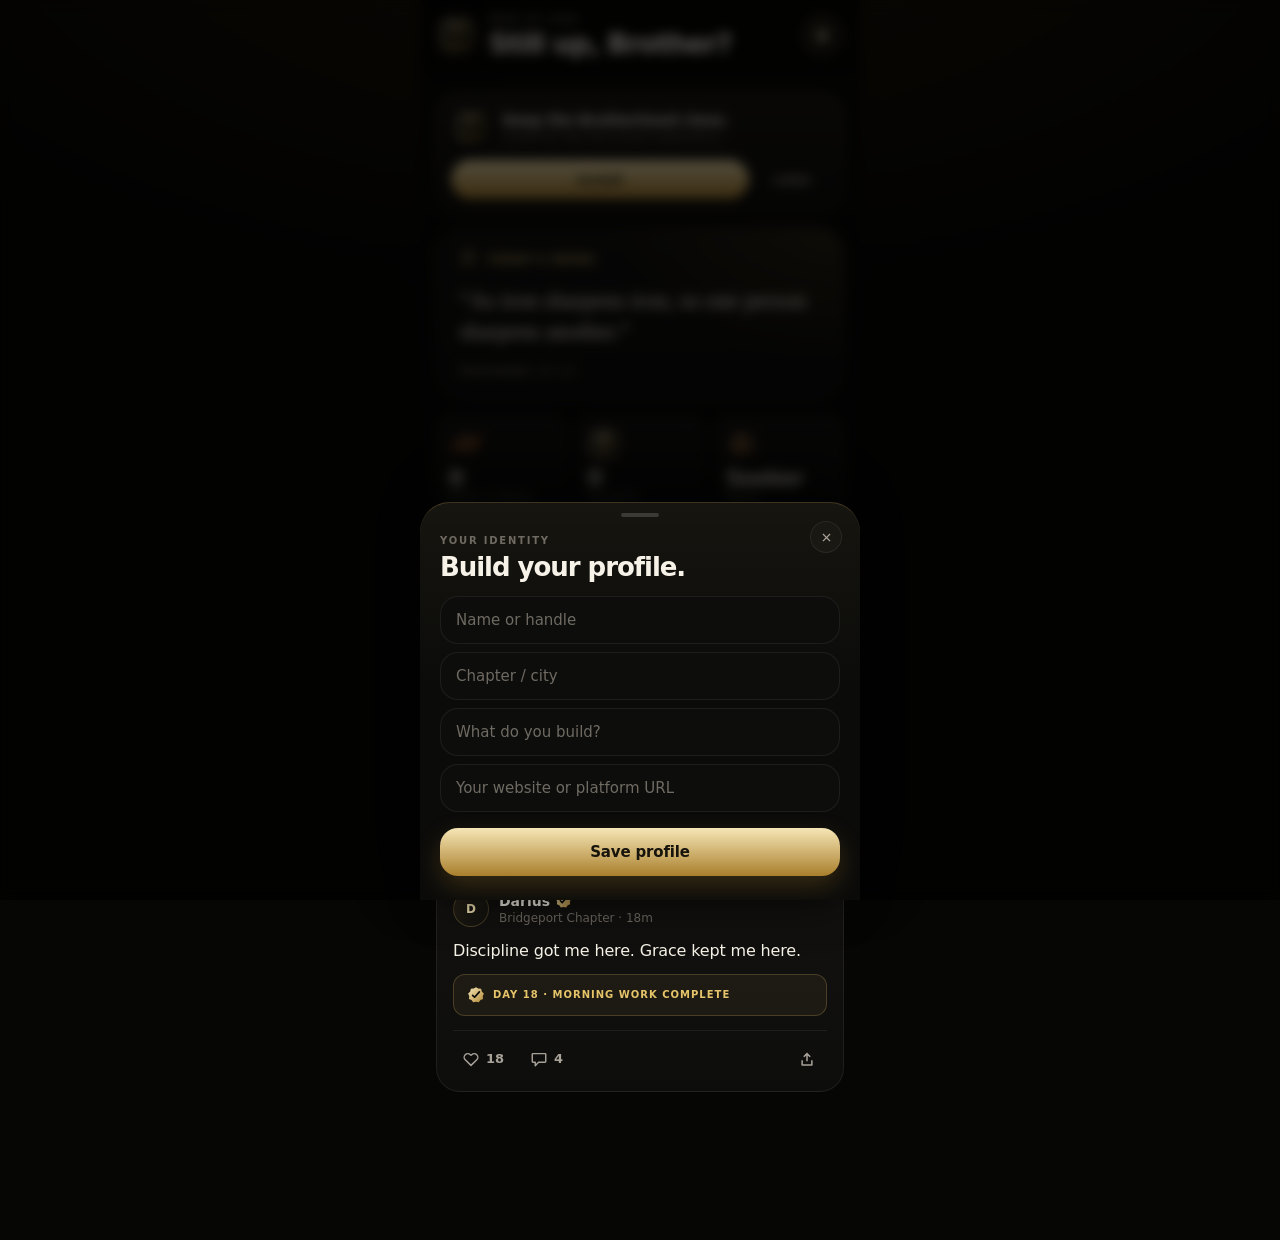
==== index.html @ c8c53bad "Overhaul app UI and place the new brand crest artwork Rebuild the interface around a token-based des" ====
<!doctype html>
<html lang="en">
<head>
<meta charset="utf-8">
<meta name="viewport" content="width=device-width,initial-scale=1,viewport-fit=cover">
<meta name="theme-color" content="#060605">
<meta name="description" content="Men of God — Faith. Discipline. Brotherhood.">
<meta name="apple-mobile-web-app-capable" content="yes">
<meta name="apple-mobile-web-app-status-bar-style" content="black-translucent">
<meta name="apple-mobile-web-app-title" content="Men of God">
<meta name="mobile-web-app-capable" content="yes">
<link rel="apple-touch-icon" href="assets/mog-mark.svg">
<link rel="icon" href="assets/mog-mark.svg">
<link rel="manifest" href="manifest.webmanifest">
<title>Men of God</title>
<link rel="stylesheet" href="styles.css">
</head>
<body>

<svg width="0" height="0" style="position:absolute" aria-hidden="true"><defs>
  <symbol id="i-home" viewBox="0 0 24 24"><path d="M3 10.5 12 3l9 7.5V20a1 1 0 0 1-1 1h-5v-6H9v6H4a1 1 0 0 1-1-1z"/></symbol>
  <symbol id="i-feed" viewBox="0 0 24 24"><rect x="3" y="3" width="18" height="8" rx="2.5"/><rect x="3" y="13" width="18" height="8" rx="2.5"/></symbol>
  <symbol id="i-flame" viewBox="0 0 24 24"><path d="M12 2c.6 4 3 4.6 3 8a3 3 0 0 1-6 0c0-1 .4-1.8.4-1.8S7 10 7 13a5 5 0 0 0 10 0c0-5-5-6.6-5-11z"/></symbol>
  <symbol id="i-brothers" viewBox="0 0 24 24"><circle cx="9" cy="8" r="3.4"/><circle cx="17" cy="9.5" r="2.6"/><path d="M2.5 20c0-3.6 2.9-5.8 6.5-5.8s6.5 2.2 6.5 5.8z"/><path d="M17 13.4c2.7.2 4.5 2 4.5 4.4v.7h-4.3c0-1.9-.6-3.6-1.7-4.9z"/></symbol>
  <symbol id="i-me" viewBox="0 0 24 24"><circle cx="12" cy="8" r="4"/><path d="M3.5 21c0-4.3 3.8-7 8.5-7s8.5 2.7 8.5 7z"/></symbol>
  <symbol id="i-plus" viewBox="0 0 24 24"><path d="M11 4h2v7h7v2h-7v7h-2v-7H4v-2h7z"/></symbol>
  <symbol id="i-search" viewBox="0 0 24 24"><path d="M10.5 3a7.5 7.5 0 1 1-4.6 13.4l-3.2 3.2-1.4-1.4 3.2-3.2A7.5 7.5 0 0 1 10.5 3zm0 2a5.5 5.5 0 1 0 0 11 5.5 5.5 0 0 0 0-11z"/></symbol>
  <symbol id="i-edit" viewBox="0 0 24 24"><path d="M4 16.6 15.7 4.9a2 2 0 0 1 2.8 0l.6.6a2 2 0 0 1 0 2.8L7.4 20H4z"/></symbol>
  <symbol id="i-heart" viewBox="0 0 24 24"><path d="M12 20.5 4.3 13a4.8 4.8 0 0 1 6.8-6.8l.9.9.9-.9A4.8 4.8 0 0 1 19.7 13z" fill="none" stroke="currentColor" stroke-width="1.9" stroke-linejoin="round"/></symbol>
  <symbol id="i-comment" viewBox="0 0 24 24"><path d="M4 4.8h16a1 1 0 0 1 1 1v9.6a1 1 0 0 1-1 1h-8.6L7 21v-4.6H4a1 1 0 0 1-1-1V5.8a1 1 0 0 1 1-1z" fill="none" stroke="currentColor" stroke-width="1.9" stroke-linejoin="round"/></symbol>
  <symbol id="i-share" viewBox="0 0 24 24"><path d="M12 3.2 17 8.4l-1.4 1.4L13 7.2V15h-2V7.2L8.4 9.8 7 8.4z"/><path d="M4.5 13.5h2V19h11v-5.5h2V20a1 1 0 0 1-1 1h-13a1 1 0 0 1-1-1z"/></symbol>
  <symbol id="i-check" viewBox="0 0 24 24"><path d="m9.6 16.2-3.8-3.8-1.4 1.4 5.2 5.2L20 8.6l-1.4-1.4z"/></symbol>
  <symbol id="i-arrow" viewBox="0 0 24 24"><path d="m9 5.5 1.4-1.4 7.9 7.9-7.9 7.9L9 18.5l6.5-6.5z"/></symbol>
  <symbol id="i-close" viewBox="0 0 24 24"><path d="m12 10.6 5-5 1.4 1.4-5 5 5 5-1.4 1.4-5-5-5 5-1.4-1.4 5-5-5-5 1.4-1.4z"/></symbol>
  <symbol id="i-camera" viewBox="0 0 24 24"><path d="M9 3.5h6l1.4 2H20a1 1 0 0 1 1 1v12a1 1 0 0 1-1 1H4a1 1 0 0 1-1-1v-12a1 1 0 0 1 1-1h3.6zM12 8.4a4.6 4.6 0 1 0 0 9.2 4.6 4.6 0 0 0 0-9.2zm0 2a2.6 2.6 0 1 1 0 5.2 2.6 2.6 0 0 1 0-5.2z"/></symbol>
  <symbol id="i-send" viewBox="0 0 24 24"><path d="M3 11.4 21 3l-8.4 18-2.3-7.3z"/></symbol>
</defs></svg>

<main class="app">

  <!-- ============================ TODAY ============================ -->
  <section id="today" class="screen active">
    <header class="bar">
      <div class="brandLock">
        <img src="assets/mog-mark.svg" alt="">
        <div class="grow">
          <small class="eyebrow">Men of God</small>
          <h1 id="greeting">Good evening, Brother.</h1>
        </div>
      </div>
      <button class="avatar profileJump" id="navAvatar" aria-label="Your profile">SB</button>
    </header>

    <div id="installCard" class="installCard">
      <div class="installTop">
        <img src="assets/mog-mark.svg" alt="">
        <div class="grow">
          <b>Keep the Brotherhood close.</b>
          <small>Install for the full-screen experience.</small>
        </div>
      </div>
      <div class="actions">
        <button id="installBtn">Install</button>
        <button id="installSkip" class="later">Later</button>
      </div>
    </div>

    <section class="verse">
      <header><img src="assets/mog-mark.svg" alt="">TODAY'S WORD</header>
      <blockquote>“As iron sharpens iron, so one person sharpens another.”</blockquote>
      <cite>PROVERBS 27:17</cite>
    </section>

    <div class="stats">
      <div class="stat">
        <img class="statIcon" src="assets/crest-streak-256.webp" alt="" width="26" height="26">
        <b id="streakStat">12</b>
        <span>Week streak</span>
      </div>
      <div class="stat">
        <img class="statIcon" src="assets/talent.svg" alt="" width="26" height="26">
        <b id="talentStat">1,480</b>
        <span>Talents</span>
      </div>
      <div class="stat">
        <img class="statIcon" src="assets/badge-rank-128.webp" alt="" width="26" height="26">
        <b id="rankStat">Builder</b>
        <span>Rank</span>
      </div>
    </div>

    <article class="hero">
      <img class="heroArt" src="assets/crest-breakthrough-640.webp" alt="" width="210" height="210">
      <div class="heroBody">
        <span class="chip">Daily challenge · +25</span>
        <h2>100 before noon.</h2>
        <p>Complete 100 push-ups. Show the final set. Encourage one brother.</p>
      </div>
      <button class="btn" id="completeChallenge">
        <svg><use href="#i-check"/></svg>Complete challenge
      </button>
    </article>

    <div class="sectionHead">
      <h3>Brotherhood</h3>
      <button data-go="feed">See all</button>
    </div>

    <div id="todayFeed">
      <article class="post">
        <div class="postTop">
          <div class="avatar sm">D</div>
          <div class="grow">
            <b>Darius <img class="verified" src="assets/verified.svg" alt="Verified"></b>
            <small>Bridgeport Chapter · 18m</small>
          </div>
        </div>
        <p>Discipline got me here. Grace kept me here.</p>
        <div class="proof">
          <img src="assets/verified.svg" alt="">DAY 18 · MORNING WORK COMPLETE
        </div>
        <div class="postActions">
          <button class="likeBtn"><svg><use href="#i-heart"/></svg><span>18</span></button>
          <button class="commentBtn"><svg><use href="#i-comment"/></svg><span>4</span></button>
          <button class="shareBtn"><svg><use href="#i-share"/></svg></button>
        </div>
      </article>
    </div>
  </section>

  <!-- ============================ FEED ============================ -->
  <section id="feed" class="screen">
    <header class="bar">
      <div class="grow">
        <small class="eyebrow">Brotherhood</small>
        <h1>The Feed</h1>
      </div>
      <button class="iconBtn gold" id="newPost" aria-label="New post"><svg><use href="#i-plus"/></svg></button>
    </header>

    <div class="segmented" id="feedFilters">
      <i class="thumb"></i>
      <button class="selected" data-filter="all">For You</button>
      <button data-filter="following">Following</button>
      <button data-filter="discussion">Discussions</button>
    </div>

    <div id="feedList">
      <article class="videoPost feedItem" data-type="all">
        <div class="watermark"><img src="assets/mog-mark.svg" alt=""></div>
        <img class="videoArt" src="assets/badge-rank-512.webp" alt="" width="300" height="300">
        <div class="videoCopy">
          <span class="chip">Weekly challenge</span>
          <h2>Lead from the front.</h2>
          <p class="byline">@silverback <img class="verified" src="assets/verified.svg" alt="Verified"> · Atlanta Chapter</p>
        </div>
        <div class="railActions">
          <button class="likeBtn"><svg><use href="#i-heart"/></svg><span>84</span></button>
          <button class="commentBtn"><svg><use href="#i-comment"/></svg><span>12</span></button>
          <button class="shareBtn"><svg><use href="#i-share"/></svg><span>Share</span></button>
        </div>
      </article>

      <article class="post feedItem" data-type="discussion">
        <div class="postTop">
          <div class="avatar sm">M</div>
          <div class="grow">
            <b>Marcus</b>
            <small>New Haven · 42m</small>
          </div>
        </div>
        <h3>What does accountability actually look like between brothers?</h3>
        <p>Not judgment. Not performance. What are we committing to when we tell another man “I got you”?</p>
        <div class="postActions">
          <button class="likeBtn"><svg><use href="#i-heart"/></svg><span>31</span></button>
          <button class="commentBtn"><svg><use href="#i-comment"/></svg><span>19</span></button>
          <button class="shareBtn"><svg><use href="#i-share"/></svg></button>
        </div>
      </article>
    </div>
  </section>

  <!-- ========================= CHALLENGES ========================= -->
  <section id="challenges" class="screen">
    <header class="bar">
      <div class="grow">
        <small class="eyebrow">Discipline</small>
        <h1>Challenges</h1>
      </div>
      <div class="talent"><img src="assets/talent.svg" alt="Talents"><span id="challengeTalents">1,480</span></div>
    </header>

    <article class="weekHero">
      <img class="heroArt" src="assets/crest-streak-640.webp" alt="" width="220" height="220">
      <span class="chip">This week</span>
      <h2>7 Days of Iron</h2>
      <p>Train your body. Read your word. Check on a brother. Seven straight days.</p>
      <div class="week" id="weekDots"><i></i><i></i><i></i><i></i><i></i><i></i><i></i></div>
      <span class="weekLabel" id="weekProgressText">4 OF 7 DAYS</span>
    </article>

    <div class="taskList">
      <article class="task" data-reward="25">
        <div class="grow">
          <b>Body</b>
          <h3>100 Push-ups</h3>
          <span>+25 Talents</span>
        </div>
        <button class="taskDone" aria-label="Mark done"><svg><use href="#i-check"/></svg></button>
      </article>
      <article class="task" data-reward="15">
        <div class="grow">
          <b>Word</b>
          <h3>Read Proverbs 27</h3>
          <span>+15 Talents</span>
        </div>
        <button class="taskDone" aria-label="Mark done"><svg><use href="#i-check"/></svg></button>
      </article>
      <article class="task" data-reward="20">
        <div class="grow">
          <b>Brotherhood</b>
          <h3>Call a brother</h3>
          <span>+20 Talents</span>
        </div>
        <button class="taskDone" aria-label="Mark done"><svg><use href="#i-check"/></svg></button>
      </article>
    </div>
  </section>

  <!-- ========================== BROTHERS ========================== -->
  <section id="brothers" class="screen">
    <header class="bar">
      <div class="grow">
        <small class="eyebrow">Community</small>
        <h1>Brothers</h1>
      </div>
      <button class="iconBtn" id="searchBrothers" aria-label="Search brothers"><svg><use href="#i-search"/></svg></button>
    </header>

    <article class="chapter">
      <img class="chapterMark" src="assets/mog-mark.svg" alt="">
      <span class="chip">Your chapter</span>
      <h2>Atlanta</h2>
      <p>Founding Chapter · 128 brothers</p>
      <button class="btn" id="enterChapter">Enter chapter<svg><use href="#i-arrow"/></svg></button>
    </article>

    <div class="sectionHead"><h3>Brothers building</h3></div>

    <div class="people">
      <article class="person">
        <div class="avatar">SB</div>
        <div class="grow">
          <b>SilverBack <img class="verified" src="assets/verified.svg" alt="Verified"></b>
          <small>Trainer · Builder</small>
        </div>
        <button class="viewBrother" data-name="SilverBack">View</button>
      </article>
      <article class="person">
        <div class="avatar">JM</div>
        <div class="grow">
          <b>James M.</b>
          <small>Father · Servant</small>
        </div>
        <button class="viewBrother" data-name="James M.">View</button>
      </article>
    </div>
  </section>

  <!-- ============================= ME ============================= -->
  <section id="me" class="screen">
    <header class="bar">
      <div class="grow">
        <small class="eyebrow">Profile</small>
        <h1 id="profileHeader">Your Profile</h1>
      </div>
      <button class="iconBtn" id="editProfile" aria-label="Edit profile"><svg><use href="#i-edit"/></svg></button>
    </header>

    <div class="profileHero">
      <img class="watermarkArt" src="assets/badge-rank-512.webp" alt="">
      <div class="avatarRing">
        <div class="avatar xl" id="profileAvatar">M</div>
        <img class="verifiedSeal" src="assets/badge-verified-256.webp" alt="Verified brother">
      </div>
      <h2 id="profileName">Brother</h2>
      <p id="profileMeta">Founding Chapter</p>
      <span class="rankChip"><img src="assets/badge-rank-128.webp" alt=""><span id="profileRank">Founding Brother</span></span>
    </div>

    <div class="stats">
      <div class="stat">
        <img class="statIcon" src="assets/crest-streak-256.webp" alt="" width="26" height="26">
        <b id="profileStreak">0</b>
        <span>Streak</span>
      </div>
      <div class="stat">
        <img class="statIcon" src="assets/talent.svg" alt="" width="26" height="26">
        <b id="profileTalents">0</b>
        <span>Talents</span>
      </div>
      <div class="stat">
        <img class="statIcon" src="assets/badge-verified-128.webp" alt="" width="26" height="26">
        <b id="profileProofs">0</b>
        <span>Proofs</span>
      </div>
    </div>

    <button class="creatorCard" id="platformLink">
      <img src="assets/badge-creator-256.webp" alt="">
      <div class="grow">
        <b id="platformTitle">Add my platform</b>
        <small id="platformMeta">Music, media, ministry — show what you build.</small>
      </div>
      <svg><use href="#i-arrow"/></svg>
    </button>

    <div class="sectionHead">
      <h3>Trophy case</h3>
      <button id="trophyInfo">How to earn</button>
    </div>

    <div class="trophies">
      <button class="trophy" data-trophy="Verified Brother">
        <img src="assets/badge-verified-256.webp" alt="">
        <span>Verified<br>Brother</span>
      </button>
      <button class="trophy" data-trophy="Rank: Builder">
        <img src="assets/badge-rank-256.webp" alt="">
        <span>Builder<br>Rank</span>
      </button>
      <button class="trophy locked" data-trophy="7 Days of Iron">
        <img src="assets/crest-streak-256.webp" alt="">
        <span>7 Days<br>of Iron</span>
      </button>
      <button class="trophy locked" data-trophy="Chain Breaker">
        <img src="assets/crest-breakthrough-256.webp" alt="">
        <span>Chain<br>Breaker</span>
      </button>
    </div>

    <div class="tabs" id="profileTabs">
      <button class="selected" data-tab="proof">Proof</button>
      <button data-tab="challenges">Challenges</button>
      <button data-tab="brotherhood">Brotherhood</button>
    </div>
    <div class="grid" id="profileGrid"><i></i><i></i><i></i><i></i></div>
  </section>

  <nav>
    <button class="active" data-target="today"><svg><use href="#i-home"/></svg><span>Today</span></button>
    <button data-target="feed"><svg><use href="#i-feed"/></svg><span>Feed</span></button>
    <button data-target="challenges"><svg><use href="#i-flame"/></svg><span>Challenges</span></button>
    <button data-target="brothers"><svg><use href="#i-brothers"/></svg><span>Brothers</span></button>
    <button data-target="me"><svg><use href="#i-me"/></svg><span>Me</span></button>
  </nav>
</main>

<!-- ============================ SHEETS ============================ -->
<div id="composer" class="modal">
  <div class="sheet">
    <div class="grabber"></div>
    <button class="close" data-close="composer" aria-label="Close"><svg><use href="#i-close"/></svg></button>
    <small class="eyebrow">Proof / Post</small>
    <h2>Show the work.</h2>
    <p>Photo, video, testimony, question, or proof. This is for your brothers.</p>
    <label class="upload" for="proofFile">
      <svg><use href="#i-camera"/></svg>Add photo or video
      <input id="proofFile" type="file" accept="image/*,video/*" hidden>
    </label>
    <div id="mediaPreview"></div>
    <textarea id="postText" class="field" placeholder="What happened? What did you learn?"></textarea>
    <button class="btn" id="publishPost">Post to Brotherhood</button>
  </div>
</div>

<div id="commentsModal" class="modal">
  <div class="sheet">
    <div class="grabber"></div>
    <button class="close" data-close="commentsModal" aria-label="Close"><svg><use href="#i-close"/></svg></button>
    <small class="eyebrow">Brotherhood</small>
    <h2>Replies</h2>
    <div id="commentList" class="commentList"></div>
    <div class="replyRow">
      <input id="replyInput" class="field" placeholder="Say something useful">
      <button id="sendReply" aria-label="Send reply"><svg><use href="#i-send"/></svg></button>
    </div>
  </div>
</div>

<div id="profileModal" class="modal">
  <div class="sheet">
    <div class="grabber"></div>
    <button class="close" data-close="profileModal" aria-label="Close"><svg><use href="#i-close"/></svg></button>
    <small class="eyebrow">Your identity</small>
    <h2>Build your profile.</h2>
    <input id="nameInput" class="field" placeholder="Name or handle">
    <input id="chapterInput" class="field" placeholder="Chapter / city">
    <input id="roleInput" class="field" placeholder="What do you build?">
    <input id="platformInput" class="field" placeholder="Your website or platform URL">
    <button class="btn" id="saveProfile">Save profile</button>
  </div>
</div>

<div id="iosInstall" class="modal">
  <div class="sheet">
    <div class="grabber"></div>
    <button class="close" data-close="iosInstall" aria-label="Close"><svg><use href="#i-close"/></svg></button>
    <small class="eyebrow">Install on iPhone</small>
    <h2>Add Men of God to your Home Screen.</h2>
    <p>In Safari, tap Share, choose <b>Add to Home Screen</b>, then tap <b>Add</b>.</p>
    <button class="btn" data-close="iosInstall">Got it</button>
  </div>
</div>

<div id="toast" class="toast"></div>
<script src="app.js"></script>
</body>
</html>
---- styles.css ----
/* ============================================================
   Men of God — design tokens
   ============================================================ */
:root {
  /* surfaces, darkest to lightest */
  --bg: #060605;
  --surface: #0d0d0c;
  --raised: #131210;
  --raised-2: #1a1813;
  --line: rgba(255, 255, 255, .07);
  --line-strong: rgba(230, 196, 106, .22);

  /* brand gold */
  --gold: #e6c46a;
  --gold-lit: #f6e6b6;
  --gold-deep: #a97f2c;
  --ember: #ff8a3d;

  /* type */
  --ink: #f7f2e7;
  --ink-2: #a8a299;
  --ink-3: #6f6a62;
  --on-gold: #17140c;

  /* space */
  --gap: 12px;
  --pad: 18px;
  --rail: 16px;

  /* radii */
  --r-sm: 12px;
  --r-md: 18px;
  --r-lg: 24px;
  --r-xl: 30px;
  --r-pill: 999px;

  /* elevation */
  --lift: 0 18px 44px rgba(0, 0, 0, .5);
  --lift-sm: 0 8px 22px rgba(0, 0, 0, .38);
  --glow: 0 0 0 1px var(--line-strong), 0 14px 40px rgba(169, 127, 44, .18);

  /* motion */
  --ease: cubic-bezier(.2, .8, .2, 1);
  --fast: .18s var(--ease);
  --slow: .34s var(--ease);

  --shell: 440px;
  --nav-h: 66px;
}

* { box-sizing: border-box; -webkit-tap-highlight-color: transparent; }

html, body {
  margin: 0;
  background: var(--bg);
  color: var(--ink);
  font-family: -apple-system, BlinkMacSystemFont, "SF Pro Text", Inter, system-ui, sans-serif;
  font-size: 16px;
  -webkit-font-smoothing: antialiased;
  text-rendering: optimizeLegibility;
}

body {
  min-height: 100dvh;
  background:
    radial-gradient(120% 60% at 50% -10%, rgba(169, 127, 44, .16) 0, transparent 60%),
    var(--bg);
}

button, input, textarea { font: inherit; color: inherit; }
button { cursor: pointer; border: 0; background: none; }
img { display: block; }
svg { fill: currentColor; }

/* ============================================================
   Shell
   ============================================================ */
.app {
  width: 100%;
  max-width: var(--shell);
  margin: auto;
  min-height: 100dvh;
  position: relative;
  background: linear-gradient(180deg, #0a0a09, var(--bg) 40%);
  padding-bottom: calc(var(--nav-h) + 46px + env(safe-area-inset-bottom));
  overflow-x: hidden;
}

.screen {
  display: none;
  padding: 0 var(--rail) 24px;
}
.screen.active { display: block; }
.screen.active > * { animation: rise .42s var(--ease) both; }
.screen.active > *:nth-child(2) { animation-delay: .03s; }
.screen.active > *:nth-child(3) { animation-delay: .06s; }
.screen.active > *:nth-child(4) { animation-delay: .09s; }
.screen.active > *:nth-child(n+5) { animation-delay: .12s; }

@keyframes rise {
  from { opacity: 0; transform: translateY(10px); }
  to { opacity: 1; transform: none; }
}

/* ============================================================
   App bar — sticky glass
   ============================================================ */
.bar {
  position: sticky;
  top: 0;
  z-index: 10;
  display: flex;
  align-items: center;
  gap: var(--gap);
  margin: 0 calc(var(--rail) * -1) 20px;
  padding: calc(14px + env(safe-area-inset-top)) var(--rail) 14px;
  background: rgba(6, 6, 5, .72);
  backdrop-filter: saturate(160%) blur(20px);
  -webkit-backdrop-filter: saturate(160%) blur(20px);
  border-bottom: 1px solid transparent;
  transition: border-color var(--fast);
}
.bar.stuck { border-bottom-color: var(--line); }
.bar .grow { flex: 1; min-width: 0; }

.eyebrow {
  display: block;
  font-size: 10px;
  font-weight: 700;
  letter-spacing: .18em;
  color: var(--ink-3);
  text-transform: uppercase;
}

h1 {
  font-size: 27px;
  font-weight: 800;
  letter-spacing: -.035em;
  line-height: 1.08;
  margin: 4px 0 0;
}
h2, h3 { letter-spacing: -.025em; margin: 0; }
p { margin: 0; letter-spacing: -.01em; }

.brandLock { display: flex; align-items: center; gap: 11px; flex: 1; min-width: 0; }
.brandLock > img {
  width: 42px; height: 42px; border-radius: 13px;
  box-shadow: 0 0 0 1px var(--line-strong), var(--lift-sm);
}

/* icon buttons */
.iconBtn {
  display: grid;
  place-items: center;
  width: 42px; height: 42px;
  flex: none;
  border-radius: var(--r-pill);
  border: 1px solid var(--line);
  background: var(--raised);
  color: var(--ink);
  transition: transform var(--fast), background var(--fast), border-color var(--fast);
}
.iconBtn:active { transform: scale(.92); background: var(--raised-2); }
.iconBtn svg { width: 19px; height: 19px; }
.iconBtn.gold { border-color: var(--line-strong); color: var(--gold); }

/* avatars */
.avatar {
  display: grid;
  place-items: center;
  flex: none;
  width: 42px; height: 42px;
  border-radius: var(--r-pill);
  border: 1px solid var(--line-strong);
  background: linear-gradient(145deg, #2a2418, #100f0d);
  color: var(--gold-lit);
  font-size: 14px;
  font-weight: 800;
  letter-spacing: .02em;
}
.avatar.sm { width: 36px; height: 36px; font-size: 12px; }
.avatar.xl { width: 96px; height: 96px; font-size: 30px; }

/* ============================================================
   Surfaces
   ============================================================ */
.card {
  position: relative;
  background: linear-gradient(180deg, var(--raised), var(--surface));
  border: 1px solid var(--line);
  border-radius: var(--r-lg);
  padding: var(--pad);
}

.sectionHead {
  display: flex;
  align-items: baseline;
  justify-content: space-between;
  gap: var(--gap);
  margin: 28px 2px 12px;
}
.sectionHead h3 { font-size: 18px; font-weight: 750; }
.sectionHead button { color: var(--gold); font-size: 13px; font-weight: 650; }
.sectionHead button:active { opacity: .6; }

/* ============================================================
   Scripture
   ============================================================ */
.verse {
  overflow: hidden;
  background:
    radial-gradient(90% 120% at 100% 0, rgba(169, 127, 44, .16) 0, transparent 62%),
    linear-gradient(180deg, var(--raised), var(--surface));
  border: 1px solid var(--line);
  border-radius: var(--r-xl);
  padding: 22px;
}
.verse header {
  display: flex; align-items: center; gap: 8px;
  font-size: 10px; font-weight: 700; letter-spacing: .18em;
  color: var(--gold);
}
.verse header img { width: 20px; height: 20px; border-radius: 6px; }
.verse blockquote {
  margin: 16px 0 12px;
  font-family: ui-serif, Georgia, "Times New Roman", serif;
  font-size: 24px;
  line-height: 1.3;
  letter-spacing: -.015em;
}
.verse cite {
  font-style: normal;
  font-size: 10px;
  font-weight: 700;
  letter-spacing: .16em;
  color: var(--ink-3);
}

/* ============================================================
   Stat tiles
   ============================================================ */
.stats {
  display: grid;
  grid-template-columns: repeat(3, 1fr);
  gap: 8px;
  margin-top: var(--gap);
}
.stat {
  display: flex;
  flex-direction: column;
  align-items: flex-start;
  gap: 2px;
  min-width: 0;
  padding: 13px 12px 14px;
  background: linear-gradient(180deg, var(--raised), var(--surface));
  border: 1px solid var(--line);
  border-radius: var(--r-md);
}
.stat .statIcon { width: 32px; height: 32px; margin-bottom: 7px; }
.stat b {
  font-size: 21px;
  font-weight: 800;
  letter-spacing: -.04em;
  line-height: 1;
}
.stat span {
  font-size: 9px;
  font-weight: 700;
  letter-spacing: .13em;
  color: var(--ink-3);
  text-transform: uppercase;
}

/* ============================================================
   Hero challenge — the marquee card
   ============================================================ */
.hero {
  position: relative;
  overflow: hidden;
  margin-top: var(--gap);
  padding: 22px;
  border-radius: var(--r-xl);
  border: 1px solid var(--line-strong);
  background:
    radial-gradient(80% 90% at 100% 0, rgba(255, 138, 61, .2) 0, transparent 58%),
    linear-gradient(160deg, #1d1a12, #0b0b0a 72%);
  box-shadow: var(--lift);
}
.heroArt {
  position: absolute;
  right: -30px;
  top: -8px;
  width: 200px;
  opacity: .9;
  pointer-events: none;
  filter: drop-shadow(0 14px 30px rgba(0, 0, 0, .6));
}
.heroBody { position: relative; max-width: 60%; }
.chip {
  display: inline-flex;
  align-items: center;
  gap: 6px;
  padding: 6px 11px;
  border-radius: var(--r-pill);
  border: 1px solid var(--line-strong);
  background: rgba(230, 196, 106, .08);
  color: var(--gold);
  font-size: 10px;
  font-weight: 750;
  letter-spacing: .12em;
  text-transform: uppercase;
}
.hero h2 {
  font-size: 30px;
  font-weight: 820;
  letter-spacing: -.045em;
  line-height: 1.04;
  margin: 14px 0 8px;
}
.hero p { color: var(--ink-2); font-size: 14px; line-height: 1.45; }
.hero .btn { position: relative; margin-top: 20px; }

/* ============================================================
   Buttons
   ============================================================ */
.btn {
  display: flex;
  align-items: center;
  justify-content: center;
  gap: 8px;
  width: 100%;
  padding: 15px;
  border-radius: var(--r-md);
  background: linear-gradient(180deg, var(--gold-lit), var(--gold-deep));
  color: var(--on-gold);
  font-size: 15px;
  font-weight: 800;
  letter-spacing: -.01em;
  box-shadow: 0 10px 26px rgba(169, 127, 44, .28);
  transition: transform var(--fast), filter var(--fast);
}
.btn svg { width: 18px; height: 18px; flex: none; }
.btn:active { transform: scale(.975); filter: brightness(.94); }
.btn.ghost {
  background: var(--raised);
  border: 1px solid var(--line);
  color: var(--ink);
  box-shadow: none;
}
.btn.ghost:active { background: var(--raised-2); }

/* ============================================================
   Segmented control
   ============================================================ */
.segmented {
  position: relative;
  display: flex;
  gap: 4px;
  padding: 4px;
  margin-bottom: 16px;
  border-radius: var(--r-pill);
  border: 1px solid var(--line);
  background: var(--surface);
}
.segmented .thumb {
  position: absolute;
  top: 4px;
  bottom: 4px;
  border-radius: var(--r-pill);
  background: linear-gradient(180deg, var(--gold-lit), var(--gold));
  transition: transform var(--slow), width var(--slow);
  pointer-events: none;
}
.segmented button {
  position: relative;
  flex: 1;
  padding: 9px 4px;
  border-radius: var(--r-pill);
  color: var(--ink-2);
  font-size: 13px;
  font-weight: 650;
  transition: color var(--slow);
}
.segmented button.selected { color: var(--on-gold); }

/* ============================================================
   Posts
   ============================================================ */
.post {
  padding: 16px;
  margin-bottom: var(--gap);
  border: 1px solid var(--line);
  border-radius: var(--r-lg);
  background: linear-gradient(180deg, var(--raised), var(--surface));
}
.postTop { display: flex; align-items: center; gap: 10px; }
.postTop .grow { flex: 1; min-width: 0; }
.postTop b {
  display: flex;
  align-items: center;
  gap: 5px;
  font-size: 14px;
  font-weight: 750;
}
.postTop small {
  display: block;
  margin-top: 2px;
  font-size: 12px;
  color: var(--ink-3);
}
.post > p { margin-top: 12px; font-size: 16px; line-height: 1.45; color: var(--ink); }
.post h3 { margin-top: 12px; font-size: 19px; font-weight: 750; line-height: 1.25; }
.post h3 + p { margin-top: 8px; font-size: 15px; color: var(--ink-2); }

.verified { width: 17px; height: 17px; flex: none; }

.proof {
  display: flex;
  align-items: center;
  gap: 8px;
  margin-top: 12px;
  padding: 11px 13px;
  border-radius: var(--r-sm);
  border: 1px solid var(--line-strong);
  background: rgba(230, 196, 106, .06);
  color: var(--gold);
  font-size: 10px;
  font-weight: 700;
  letter-spacing: .1em;
}
.proof img { width: 18px; height: 18px; flex: none; }

.userMedia {
  width: 100%;
  max-height: 420px;
  margin-top: 12px;
  border-radius: var(--r-md);
  object-fit: cover;
}

.postActions {
  display: flex;
  align-items: center;
  gap: 6px;
  margin-top: 14px;
  padding-top: 12px;
  border-top: 1px solid var(--line);
}
.postActions button {
  display: flex;
  align-items: center;
  gap: 6px;
  padding: 7px 11px 7px 9px;
  border-radius: var(--r-pill);
  color: var(--ink-2);
  font-size: 13px;
  font-weight: 650;
  transition: color var(--fast), background var(--fast), transform var(--fast);
}
.postActions button:active { transform: scale(.94); background: var(--raised-2); }
.postActions button svg { width: 18px; height: 18px; }
.postActions .shareBtn { margin-left: auto; }
.postActions .liked { color: var(--gold); }
/* the heart is drawn as a stroke; filling its path is the "liked" state */
.liked svg path { fill: currentColor; }

/* immersive video post */
.videoPost {
  position: relative;
  height: 62dvh;
  min-height: 420px;
  margin-bottom: var(--gap);
  border-radius: var(--r-xl);
  overflow: hidden;
  background:
    radial-gradient(70% 50% at 62% 26%, #6a5a34 0, #241e14 32%, #090908 72%);
  box-shadow: inset 0 -180px 140px #050504, var(--lift);
}
.videoPost::after {
  content: "";
  position: absolute;
  inset: 0;
  background: linear-gradient(118deg, transparent 34%, rgba(230, 196, 106, .1) 50%, transparent 66%);
  animation: sheen 7s ease-in-out infinite;
}
@keyframes sheen {
  0%, 100% { transform: translateX(-32%); }
  50% { transform: translateX(26%); }
}
.videoArt {
  position: absolute;
  left: 50%;
  top: 40%;
  translate: -50% -50%;
  width: 74%;
  opacity: .95;
  filter: drop-shadow(0 24px 50px rgba(0, 0, 0, .7));
}
.watermark { position: absolute; z-index: 1; left: 18px; top: 18px; opacity: .5; }
.watermark img { width: 48px; height: 48px; border-radius: 14px; }
.videoCopy {
  position: absolute;
  z-index: 1;
  left: 18px; right: 82px; bottom: 22px;
}
.videoCopy h2 {
  font-size: 30px;
  font-weight: 820;
  letter-spacing: -.045em;
  line-height: 1.05;
  margin: 10px 0 8px;
}
.videoCopy .byline {
  display: flex;
  align-items: center;
  gap: 5px;
  font-size: 13px;
  color: var(--ink-2);
}
.railActions {
  position: absolute;
  z-index: 1;
  right: 14px;
  bottom: 22px;
  display: grid;
  gap: 20px;
  justify-items: center;
}
.railActions button {
  display: grid;
  justify-items: center;
  gap: 4px;
  color: #fff;
  font-size: 11px;
  font-weight: 650;
  transition: transform var(--fast), color var(--fast);
}
.railActions button:active { transform: scale(.88); }
.railActions button svg { width: 27px; height: 27px; }
.railActions .liked { color: var(--gold); }

/* ============================================================
   Challenges
   ============================================================ */
.weekHero {
  position: relative;
  overflow: hidden;
  padding: 22px;
  border-radius: var(--r-xl);
  border: 1px solid var(--line-strong);
  background:
    radial-gradient(85% 100% at 100% 10%, rgba(255, 138, 61, .22) 0, transparent 60%),
    linear-gradient(160deg, #1c1912, #0a0a09 70%);
  box-shadow: var(--lift);
}
.weekHero .heroArt { right: -38px; top: 4px; width: 205px; opacity: .9; }
.weekHero h2 {
  position: relative;
  max-width: 64%;
  font-size: 32px;
  font-weight: 820;
  letter-spacing: -.045em;
  margin: 14px 0 8px;
}
.weekHero p { position: relative; max-width: 62%; color: var(--ink-2); font-size: 14px; line-height: 1.45; }

.week {
  position: relative;
  display: grid;
  grid-template-columns: repeat(7, 1fr);
  gap: 6px;
  margin-top: 22px;
}
.week i {
  height: 5px;
  border-radius: var(--r-pill);
  background: rgba(255, 255, 255, .1);
  transition: background var(--slow);
}
.week i.on { background: linear-gradient(90deg, var(--gold-deep), var(--gold-lit)); }
.weekLabel {
  position: relative;
  display: block;
  margin-top: 10px;
  font-size: 10px;
  font-weight: 700;
  letter-spacing: .14em;
  color: var(--gold);
}

.taskList { margin-top: var(--gap); }
.task {
  display: flex;
  align-items: center;
  gap: var(--gap);
  padding: 15px 16px;
  margin-bottom: 8px;
  border: 1px solid var(--line);
  border-radius: var(--r-md);
  background: linear-gradient(180deg, var(--raised), var(--surface));
  transition: opacity var(--fast);
}
.task .grow { flex: 1; min-width: 0; }
.task b {
  font-size: 9px;
  font-weight: 750;
  letter-spacing: .14em;
  color: var(--gold);
  text-transform: uppercase;
}
.task h3 { margin: 5px 0 4px; font-size: 17px; font-weight: 700; }
.task span { font-size: 12px; color: var(--ink-3); }
.taskDone {
  flex: none;
  display: grid;
  place-items: center;
  width: 40px; height: 40px;
  border-radius: var(--r-pill);
  border: 1px solid var(--line-strong);
  background: rgba(230, 196, 106, .07);
  color: var(--gold);
  transition: transform var(--fast), background var(--fast);
}
.taskDone svg { width: 19px; height: 19px; }
.taskDone:active { transform: scale(.9); }
.task.done { opacity: .5; }
.task.done .taskDone {
  background: linear-gradient(180deg, var(--gold-lit), var(--gold-deep));
  color: var(--on-gold);
}

/* ============================================================
   Brothers
   ============================================================ */
.chapter {
  position: relative;
  overflow: hidden;
  padding: 22px;
  border-radius: var(--r-xl);
  border: 1px solid var(--line);
  background:
    radial-gradient(80% 100% at 100% 0, rgba(169, 127, 44, .18) 0, transparent 60%),
    linear-gradient(180deg, var(--raised), var(--surface));
}
.chapterMark { position: absolute; right: 16px; top: 16px; width: 62px; opacity: .35; }
.chapter h2 { font-size: 34px; font-weight: 820; letter-spacing: -.05em; margin: 6px 0 4px; }
.chapter p { color: var(--ink-2); font-size: 14px; }
.chapter .btn { margin-top: 18px; }

.people { display: grid; gap: 8px; }
.person {
  display: flex;
  align-items: center;
  gap: 12px;
  padding: 12px 14px;
  border: 1px solid var(--line);
  border-radius: var(--r-md);
  background: linear-gradient(180deg, var(--raised), var(--surface));
}
.person .grow { flex: 1; min-width: 0; }
.person b { display: flex; align-items: center; gap: 5px; font-size: 15px; font-weight: 700; }
.person small { display: block; margin-top: 2px; font-size: 12px; color: var(--ink-3); }
.person button {
  flex: none;
  padding: 9px 15px;
  border-radius: var(--r-pill);
  border: 1px solid var(--line-strong);
  color: var(--gold-lit);
  font-size: 13px;
  font-weight: 650;
  transition: transform var(--fast), background var(--fast);
}
.person button:active { transform: scale(.94); background: var(--raised-2); }

/* ============================================================
   Profile
   ============================================================ */
.profileHero {
  position: relative;
  display: grid;
  justify-items: center;
  padding: 8px 0 4px;
}
.profileHero .watermarkArt {
  position: absolute;
  top: -58px;
  width: 236px;
  opacity: .24;
  filter: blur(.4px);
  /* fade the crest out before it reaches the name */
  mask-image: linear-gradient(180deg, #000 42%, transparent 76%);
  -webkit-mask-image: linear-gradient(180deg, #000 42%, transparent 76%);
  pointer-events: none;
}
.avatarRing {
  position: relative;
  display: grid;
  place-items: center;
  padding: 4px;
  border-radius: var(--r-pill);
  background: conic-gradient(from 210deg, var(--gold-deep), var(--gold-lit), var(--gold-deep));
}
.avatarRing .verifiedSeal {
  position: absolute;
  right: -4px; bottom: -2px;
  width: 34px; height: 34px;
  filter: drop-shadow(0 4px 10px rgba(0, 0, 0, .6));
}
.profileHero h2 {
  margin: 14px 0 4px;
  font-size: 28px;
  font-weight: 820;
  letter-spacing: -.04em;
}
.profileHero > p { color: var(--ink-3); font-size: 14px; }
.rankChip {
  display: inline-flex;
  align-items: center;
  gap: 7px;
  margin-top: 12px;
  padding: 7px 14px 7px 8px;
  border-radius: var(--r-pill);
  border: 1px solid var(--line-strong);
  background: rgba(230, 196, 106, .07);
  color: var(--gold-lit);
  font-size: 11px;
  font-weight: 750;
  letter-spacing: .12em;
  text-transform: uppercase;
}
.rankChip img { width: 24px; height: 24px; }

.creatorCard {
  display: flex;
  align-items: center;
  gap: 14px;
  width: 100%;
  margin-top: var(--gap);
  padding: 16px;
  text-align: left;
  border: 1px solid var(--line);
  border-radius: var(--r-lg);
  background:
    radial-gradient(70% 120% at 0 50%, rgba(169, 127, 44, .16) 0, transparent 60%),
    linear-gradient(180deg, var(--raised), var(--surface));
  transition: transform var(--fast);
}
.creatorCard:active { transform: scale(.985); }
.creatorCard img { width: 54px; height: 54px; flex: none; }
.creatorCard .grow { flex: 1; min-width: 0; }
.creatorCard b { display: block; font-size: 16px; font-weight: 750; }
.creatorCard small { display: block; margin-top: 3px; font-size: 13px; color: var(--ink-3); }
.creatorCard svg { width: 18px; height: 18px; flex: none; color: var(--gold); }

/* trophy case */
.trophies {
  display: grid;
  grid-template-columns: repeat(4, 1fr);
  gap: 8px;
}
.trophy {
  display: grid;
  justify-items: center;
  gap: 8px;
  padding: 12px 6px 11px;
  border: 1px solid var(--line);
  border-radius: var(--r-md);
  background: linear-gradient(180deg, var(--raised), var(--surface));
  text-align: center;
  transition: transform var(--fast);
}
.trophy:active { transform: scale(.95); }
.trophy img { width: 46px; height: 46px; }
.trophy span {
  font-size: 9px;
  font-weight: 700;
  letter-spacing: .07em;
  color: var(--ink-2);
  text-transform: uppercase;
  line-height: 1.25;
}
.trophy.locked img { filter: grayscale(1) brightness(1.5) contrast(.7); opacity: .4; }
.trophy.locked span { color: var(--ink-3); }

.tabs {
  display: flex;
  gap: 4px;
  margin: 26px 0 14px;
  padding: 4px;
  border-radius: var(--r-pill);
  border: 1px solid var(--line);
  background: var(--surface);
}
.tabs button {
  flex: 1;
  padding: 9px 4px;
  border-radius: var(--r-pill);
  color: var(--ink-2);
  font-size: 13px;
  font-weight: 650;
  transition: background var(--fast), color var(--fast);
}
.tabs button.selected { background: var(--raised-2); color: var(--ink); }

.grid { display: grid; grid-template-columns: 1fr 1fr; gap: 4px; }
.grid i {
  height: 168px;
  border-radius: var(--r-sm);
  background: linear-gradient(145deg, #241f16, #0d0d0c);
  border: 1px solid var(--line);
}

/* ============================================================
   Talents pill
   ============================================================ */
.talent {
  display: inline-flex;
  align-items: center;
  gap: 6px;
  flex: none;
  padding: 9px 14px;
  border-radius: var(--r-pill);
  border: 1px solid var(--line-strong);
  background: rgba(230, 196, 106, .07);
  color: var(--gold-lit);
  font-size: 14px;
  font-weight: 750;
}
.talent img { width: 18px; height: 18px; }

/* ============================================================
   Install card
   ============================================================ */
.installCard {
  display: grid;
  gap: 12px;
  margin-bottom: var(--gap);
  padding: 14px;
  border: 1px solid var(--line-strong);
  border-radius: var(--r-lg);
  background: linear-gradient(180deg, var(--raised-2), var(--surface));
}
.installTop { display: flex; align-items: center; gap: 12px; }
.installCard img { width: 40px; height: 40px; border-radius: 12px; flex: none; }
.installCard .grow { flex: 1; min-width: 0; }
.installCard b { display: block; font-size: 14px; font-weight: 750; }
.installCard small { display: block; margin-top: 2px; font-size: 12px; color: var(--ink-3); }
.installCard .actions { display: flex; gap: 8px; }
.installCard .actions button {
  flex: 1;
  padding: 11px 14px;
  border-radius: var(--r-pill);
  background: linear-gradient(180deg, var(--gold-lit), var(--gold-deep));
  color: var(--on-gold);
  font-size: 13px;
  font-weight: 750;
}
.installCard .actions .later {
  flex: 0 0 auto;
  padding: 11px 16px;
  background: none;
  border: 1px solid var(--line);
  color: var(--ink-2);
}

/* ============================================================
   Bottom navigation — floating pill
   ============================================================ */
nav {
  position: fixed;
  z-index: 30;
  left: 50%;
  bottom: calc(14px + env(safe-area-inset-bottom));
  translate: -50% 0;
  width: min(calc(100% - 24px), calc(var(--shell) - 24px));
  height: var(--nav-h);
  display: grid;
  grid-template-columns: repeat(5, 1fr);
  align-items: center;
  padding: 0 6px;
  border-radius: var(--r-pill);
  border: 1px solid var(--line);
  background: rgba(16, 15, 13, .82);
  backdrop-filter: saturate(180%) blur(24px);
  -webkit-backdrop-filter: saturate(180%) blur(24px);
  box-shadow: var(--lift);
}
nav button {
  display: grid;
  justify-items: center;
  gap: 3px;
  padding: 8px 0;
  color: var(--ink-3);
  font-size: 9px;
  font-weight: 700;
  letter-spacing: .05em;
  transition: color var(--fast), transform var(--fast);
}
nav button svg { width: 22px; height: 22px; }
nav button:active { transform: scale(.9); }
nav button.active { color: var(--gold); }
nav button.active svg { filter: drop-shadow(0 0 10px rgba(230, 196, 106, .5)); }

/* ============================================================
   Sheets
   ============================================================ */
.modal {
  position: fixed;
  z-index: 60;
  inset: 0;
  display: none;
  align-items: flex-end;
  justify-content: center;
  background: rgba(0, 0, 0, .66);
  backdrop-filter: blur(6px);
  -webkit-backdrop-filter: blur(6px);
}
.modal.open { display: flex; animation: fade .22s var(--ease); }
@keyframes fade { from { opacity: 0; } to { opacity: 1; } }

.sheet {
  width: 100%;
  max-width: var(--shell);
  max-height: 90dvh;
  overflow: auto;
  padding: 10px 20px calc(24px + env(safe-area-inset-bottom));
  border-radius: var(--r-xl) var(--r-xl) 0 0;
  border-top: 1px solid var(--line-strong);
  background: linear-gradient(180deg, #16150f, #0b0b0a 46%);
  box-shadow: 0 -24px 60px rgba(0, 0, 0, .6);
  animation: sheetUp .34s var(--ease);
}
@keyframes sheetUp { from { transform: translateY(14%); } to { transform: none; } }

.grabber {
  width: 38px; height: 4px;
  margin: 0 auto 18px;
  border-radius: var(--r-pill);
  background: rgba(255, 255, 255, .16);
}
.sheet h2 {
  margin: 6px 0 6px;
  font-size: 26px;
  font-weight: 820;
  letter-spacing: -.04em;
}
.sheet > p { color: var(--ink-2); font-size: 14px; line-height: 1.45; }
.sheet .btn { margin-top: 16px; }
.close {
  position: absolute;
  right: 18px; top: 18px;
  display: grid;
  place-items: center;
  width: 32px; height: 32px;
  border-radius: var(--r-pill);
  border: 1px solid var(--line);
  background: var(--raised-2);
  color: var(--ink-2);
}
.close svg { width: 15px; height: 15px; }
.sheet { position: relative; }

.field {
  width: 100%;
  margin-top: 8px;
  padding: 14px 15px;
  border: 1px solid var(--line);
  border-radius: var(--r-md);
  background: var(--surface);
  color: var(--ink);
  font-size: 15px;
  transition: border-color var(--fast);
}
.field::placeholder { color: var(--ink-3); }
.field:focus { outline: none; border-color: var(--line-strong); }
textarea.field { height: 104px; resize: none; }

.upload {
  display: grid;
  place-items: center;
  gap: 6px;
  width: 100%;
  height: 112px;
  margin-top: 14px;
  border: 1px dashed rgba(230, 196, 106, .32);
  border-radius: var(--r-md);
  background: rgba(230, 196, 106, .04);
  color: var(--gold);
  font-size: 14px;
  font-weight: 700;
}
.upload svg { width: 22px; height: 22px; }
#mediaPreview img { width: 100%; margin-top: 12px; border-radius: var(--r-md); }
.mediaReady {
  margin-top: 12px;
  padding: 16px;
  text-align: center;
  border: 1px solid var(--line-strong);
  border-radius: var(--r-md);
  background: rgba(230, 196, 106, .06);
  color: var(--gold);
  font-weight: 650;
}

.commentList { margin: 14px 0; }
.comment { padding: 12px 0; border-bottom: 1px solid var(--line); }
.comment b { font-size: 14px; font-weight: 750; }
.comment p { margin-top: 5px; color: var(--ink-2); font-size: 14px; line-height: 1.4; }
.replyRow { display: grid; grid-template-columns: 1fr auto; gap: 8px; align-items: center; }
.replyRow .field { margin-top: 0; }
.replyRow button {
  display: grid;
  place-items: center;
  width: 48px;
  align-self: stretch;
  border-radius: var(--r-md);
  background: linear-gradient(180deg, var(--gold-lit), var(--gold-deep));
  color: var(--on-gold);
}
.replyRow button svg { width: 19px; height: 19px; }

/* ============================================================
   Toast
   ============================================================ */
.toast {
  position: fixed;
  z-index: 90;
  left: 50%;
  bottom: calc(var(--nav-h) + 28px + env(safe-area-inset-bottom));
  translate: -50% 12px;
  display: flex;
  align-items: center;
  gap: 8px;
  padding: 11px 17px;
  border-radius: var(--r-pill);
  border: 1px solid var(--line-strong);
  background: rgba(22, 20, 15, .96);
  backdrop-filter: blur(18px);
  -webkit-backdrop-filter: blur(18px);
  color: var(--gold-lit);
  font-size: 13px;
  font-weight: 700;
  box-shadow: var(--lift);
  opacity: 0;
  pointer-events: none;
  transition: opacity var(--fast), translate var(--fast);
}
.toast.show { opacity: 1; translate: -50% 0; }

/* ============================================================
   Accessibility
   ============================================================ */
:focus-visible { outline: 2px solid var(--gold); outline-offset: 2px; }

@media (prefers-reduced-motion: reduce) {
  *, *::before, *::after {
    animation-duration: .001ms !important;
    animation-iteration-count: 1 !important;
    transition-duration: .001ms !important;
  }
}
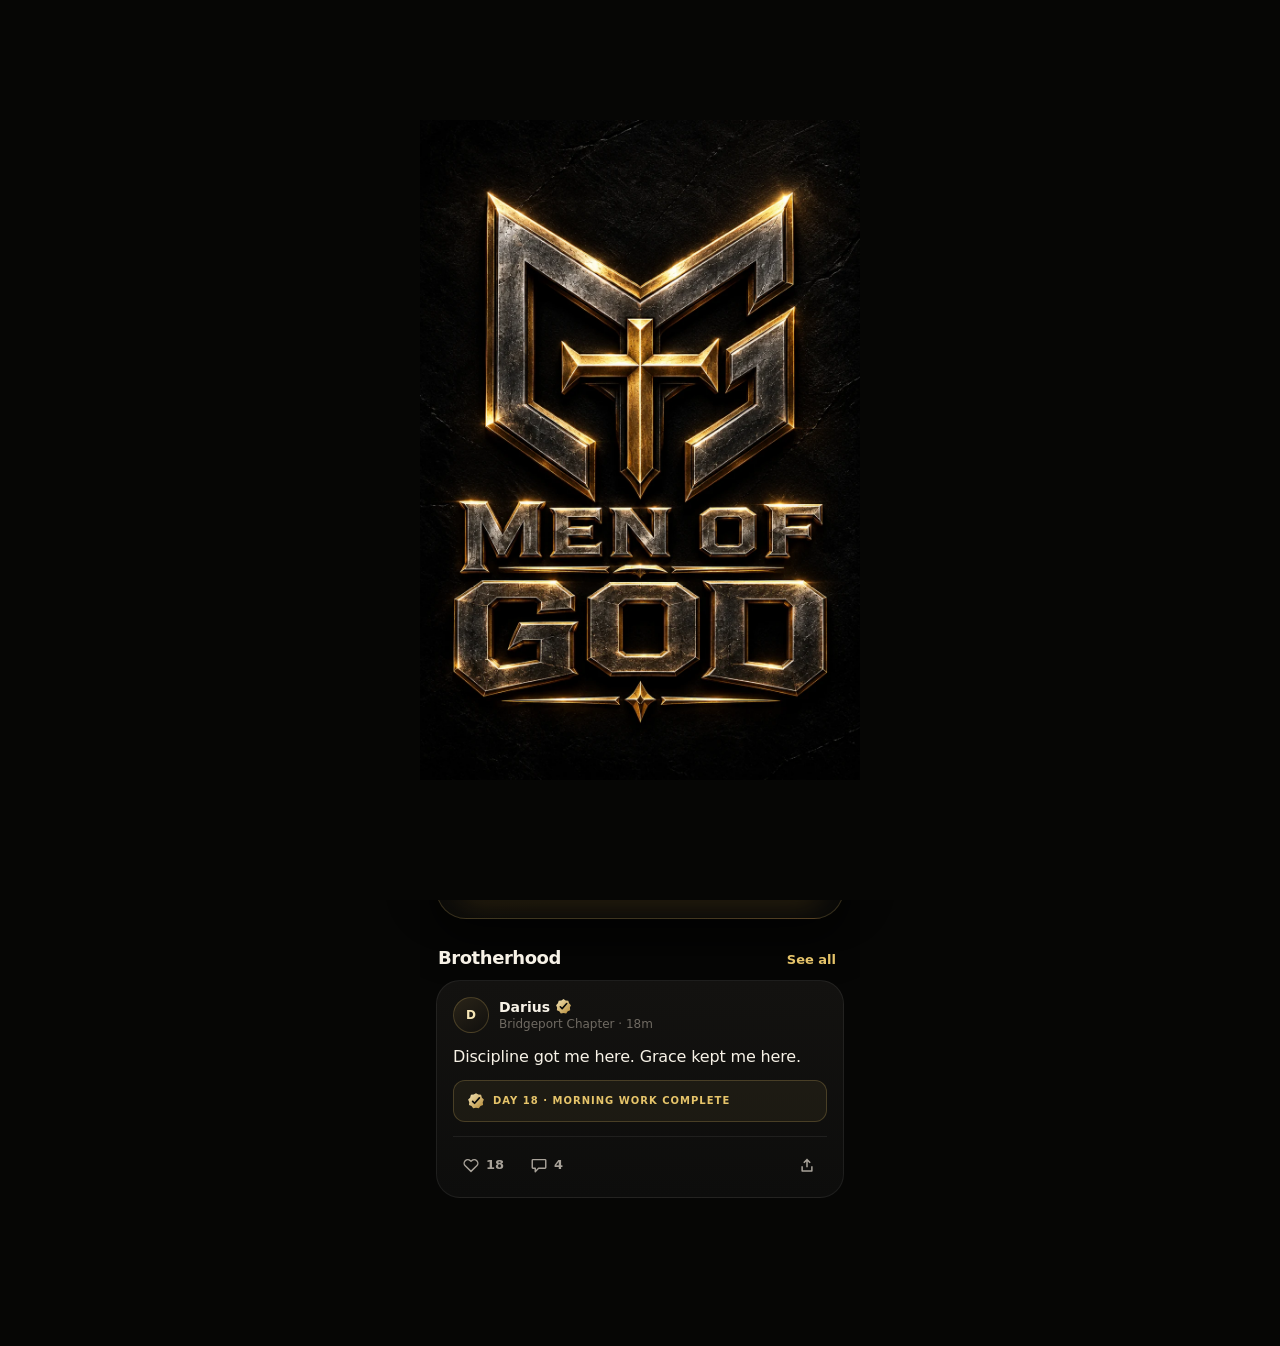
==== commit d560bc6e: "Ship the real app icon and place the second brand asset batch Assets - App icon becomes the actual i" ====
--- a/index.html
+++ b/index.html
@@ -9,8 +9,9 @@
 <meta name="apple-mobile-web-app-status-bar-style" content="black-translucent">
 <meta name="apple-mobile-web-app-title" content="Men of God">
 <meta name="mobile-web-app-capable" content="yes">
-<link rel="apple-touch-icon" href="assets/mog-mark.svg">
-<link rel="icon" href="assets/mog-mark.svg">
+<link rel="apple-touch-icon" href="assets/apple-touch-icon.png">
+<link rel="icon" href="assets/app-icon-192.png">
+<link rel="icon" type="image/svg+xml" href="assets/mog-mark.svg">
 <link rel="manifest" href="manifest.webmanifest">
 <title>Men of God</title>
 <link rel="stylesheet" href="styles.css">
@@ -36,13 +37,17 @@
   <symbol id="i-send" viewBox="0 0 24 24"><path d="M3 11.4 21 3l-8.4 18-2.3-7.3z"/></symbol>
 </defs></svg>
 
+<div id="splash" class="splash">
+  <img src="assets/lockup-stacked-960.webp" alt="Men of God">
+</div>
+
 <main class="app">
 
   <!-- ============================ TODAY ============================ -->
   <section id="today" class="screen active">
     <header class="bar">
       <div class="brandLock">
-        <img src="assets/mog-mark.svg" alt="">
+        <img src="assets/emblem-shield-128.webp" alt="">
         <div class="grow">
           <small class="eyebrow">Men of God</small>
           <h1 id="greeting">Good evening, Brother.</h1>
@@ -52,8 +57,8 @@
     </header>
 
     <div id="installCard" class="installCard">
+      <img class="lockup" src="assets/lockup-horizontal-720.webp" alt="Men of God">
       <div class="installTop">
-        <img src="assets/mog-mark.svg" alt="">
         <div class="grow">
           <b>Keep the Brotherhood close.</b>
           <small>Install for the full-screen experience.</small>
@@ -66,7 +71,8 @@
     </div>
 
     <section class="verse">
-      <header><img src="assets/mog-mark.svg" alt="">TODAY'S WORD</header>
+      <img class="verseArt" src="assets/art-prayer-512.webp" alt="" width="200" height="200">
+      <header><img src="assets/emblem-shield-128.webp" alt="">TODAY'S WORD</header>
       <blockquote>“As iron sharpens iron, so one person sharpens another.”</blockquote>
       <cite>PROVERBS 27:17</cite>
     </section>
@@ -147,7 +153,7 @@
 
     <div id="feedList">
       <article class="videoPost feedItem" data-type="all">
-        <div class="watermark"><img src="assets/mog-mark.svg" alt=""></div>
+        <div class="watermark"><img src="assets/mark-gold-256.webp" alt=""></div>
         <img class="videoArt" src="assets/badge-rank-512.webp" alt="" width="300" height="300">
         <div class="videoCopy">
           <span class="chip">Weekly challenge</span>
@@ -199,6 +205,13 @@
       <span class="weekLabel" id="weekProgressText">4 OF 7 DAYS</span>
     </article>
 
+    <article class="timeCard">
+      <img class="heroArt" src="assets/art-hourglass-512.webp" alt="" width="180" height="180">
+      <span class="chip">Redeem the time</span>
+      <h3><span id="hoursLeft">—</span> left today.</h3>
+      <p>Close the day finished, not started.</p>
+    </article>
+
     <div class="taskList">
       <article class="task" data-reward="25">
         <div class="grow">
@@ -238,7 +251,7 @@
     </header>
 
     <article class="chapter">
-      <img class="chapterMark" src="assets/mog-mark.svg" alt="">
+      <img class="chapterMark" src="assets/crest-brotherhood-512.webp" alt="">
       <span class="chip">Your chapter</span>
       <h2>Atlanta</h2>
       <p>Founding Chapter · 128 brothers</p>
@@ -306,6 +319,14 @@
       </div>
     </div>
 
+    <div class="covenantCard">
+      <img src="assets/art-ring-256.webp" alt="">
+      <div class="grow">
+        <b>Founding Brother</b>
+        <small>Covenant sealed · <span id="covenantSince">—</span></small>
+      </div>
+    </div>
+
     <button class="creatorCard" id="platformLink">
       <img src="assets/badge-creator-256.webp" alt="">
       <div class="grow">
@@ -336,6 +357,22 @@
       <button class="trophy locked" data-trophy="Chain Breaker">
         <img src="assets/crest-breakthrough-256.webp" alt="">
         <span>Chain<br>Breaker</span>
+      </button>
+      <button class="trophy locked" data-trophy="Man of Prayer">
+        <img src="assets/art-prayer-256.webp" alt="">
+        <span>Man of<br>Prayer</span>
+      </button>
+      <button class="trophy locked" data-trophy="Covenant Ring">
+        <img src="assets/art-ring-256.webp" alt="">
+        <span>Covenant<br>Ring</span>
+      </button>
+      <button class="trophy locked" data-trophy="Brotherhood">
+        <img src="assets/crest-brotherhood-256.webp" alt="">
+        <span>Brother<br>hood</span>
+      </button>
+      <button class="trophy locked" data-trophy="Redeem the Time">
+        <img src="assets/art-hourglass-256.webp" alt="">
+        <span>Redeem<br>the Time</span>
       </button>
     </div>
 
--- a/styles.css
+++ b/styles.css
@@ -73,6 +73,31 @@
 svg { fill: currentColor; }
 
 /* ============================================================
+   Splash
+   ============================================================ */
+.splash {
+  position: fixed;
+  z-index: 200;
+  inset: 0;
+  display: grid;
+  place-items: center;
+  background: var(--bg);
+  transition: opacity .5s var(--ease);
+}
+.splash img {
+  width: 100%;
+  max-width: min(var(--shell), 88vw);
+  max-height: 84dvh;
+  object-fit: contain;
+  animation: splashIn .45s var(--ease) both;
+}
+@keyframes splashIn {
+  from { opacity: .25; transform: scale(1.06); }
+  to { opacity: 1; transform: none; }
+}
+.splash.gone { opacity: 0; pointer-events: none; }
+
+/* ============================================================
    Shell
    ============================================================ */
 .app {
@@ -207,6 +232,7 @@
    Scripture
    ============================================================ */
 .verse {
+  position: relative;
   overflow: hidden;
   background:
     radial-gradient(90% 120% at 100% 0, rgba(169, 127, 44, .16) 0, transparent 62%),
@@ -215,6 +241,19 @@
   border-radius: var(--r-xl);
   padding: 22px;
 }
+.verseArt {
+  position: absolute;
+  right: -34px;
+  bottom: -30px;
+  width: 190px;
+  opacity: .34;
+  pointer-events: none;
+  mask-image: radial-gradient(72% 72% at 62% 42%, #000 42%, transparent 78%);
+  -webkit-mask-image: radial-gradient(72% 72% at 62% 42%, #000 42%, transparent 78%);
+}
+.verse > *:not(.verseArt) { position: relative; }
+.verse blockquote, .verse cite { max-width: 74%; display: block; }
+
 .verse header {
   display: flex; align-items: center; gap: 8px;
   font-size: 10px; font-weight: 700; letter-spacing: .18em;
@@ -496,8 +535,8 @@
   opacity: .95;
   filter: drop-shadow(0 24px 50px rgba(0, 0, 0, .7));
 }
-.watermark { position: absolute; z-index: 1; left: 18px; top: 18px; opacity: .5; }
-.watermark img { width: 48px; height: 48px; border-radius: 14px; }
+.watermark { position: absolute; z-index: 1; left: 16px; top: 16px; opacity: .65; }
+.watermark img { width: 58px; height: 58px; }
 .videoCopy {
   position: absolute;
   z-index: 1;
@@ -587,6 +626,29 @@
   letter-spacing: .14em;
   color: var(--gold);
 }
+
+.timeCard {
+  position: relative;
+  overflow: hidden;
+  margin-top: var(--gap);
+  padding: 18px;
+  border: 1px solid var(--line);
+  border-radius: var(--r-lg);
+  background:
+    radial-gradient(80% 110% at 100% 40%, rgba(255, 138, 61, .14) 0, transparent 62%),
+    linear-gradient(180deg, var(--raised), var(--surface));
+}
+.timeCard .heroArt { right: -24px; top: 50%; translate: 0 -50%; width: 150px; opacity: .85; }
+.timeCard h3 {
+  position: relative;
+  max-width: 62%;
+  margin: 12px 0 6px;
+  font-size: 24px;
+  font-weight: 800;
+  letter-spacing: -.04em;
+}
+.timeCard h3 span { color: var(--gold); }
+.timeCard p { position: relative; max-width: 62%; color: var(--ink-2); font-size: 14px; }
 
 .taskList { margin-top: var(--gap); }
 .task {
@@ -642,7 +704,17 @@
     radial-gradient(80% 100% at 100% 0, rgba(169, 127, 44, .18) 0, transparent 60%),
     linear-gradient(180deg, var(--raised), var(--surface));
 }
-.chapterMark { position: absolute; right: 16px; top: 16px; width: 62px; opacity: .35; }
+.chapterMark {
+  position: absolute;
+  right: 6px;
+  top: 12px;
+  width: 138px;
+  opacity: .5;
+  pointer-events: none;
+}
+.chapter > *:not(.chapterMark) { position: relative; }
+.chapter h2 { max-width: 56%; }
+.chapter p { max-width: 64%; }
 .chapter h2 { font-size: 34px; font-weight: 820; letter-spacing: -.05em; margin: 6px 0 4px; }
 .chapter p { color: var(--ink-2); font-size: 14px; }
 .chapter .btn { margin-top: 18px; }
@@ -730,6 +802,30 @@
 }
 .rankChip img { width: 24px; height: 24px; }
 
+.covenantCard {
+  display: flex;
+  align-items: center;
+  gap: 14px;
+  margin-top: var(--gap);
+  padding: 14px 16px;
+  border: 1px solid var(--line-strong);
+  border-radius: var(--r-lg);
+  background:
+    radial-gradient(70% 130% at 0 50%, rgba(230, 196, 106, .12) 0, transparent 62%),
+    linear-gradient(180deg, var(--raised-2), var(--surface));
+}
+.covenantCard img { width: 52px; height: 52px; flex: none; }
+.covenantCard .grow { flex: 1; min-width: 0; }
+.covenantCard b {
+  display: block;
+  font-size: 12px;
+  font-weight: 800;
+  letter-spacing: .14em;
+  text-transform: uppercase;
+  color: var(--gold-lit);
+}
+.covenantCard small { display: block; margin-top: 3px; font-size: 13px; color: var(--ink-3); }
+
 .creatorCard {
   display: flex;
   align-items: center;
@@ -803,11 +899,21 @@
 .tabs button.selected { background: var(--raised-2); color: var(--ink); }
 
 .grid { display: grid; grid-template-columns: 1fr 1fr; gap: 4px; }
-.grid i {
+.grid i, .grid .cell {
+  display: grid;
+  place-items: center;
   height: 168px;
   border-radius: var(--r-sm);
-  background: linear-gradient(145deg, #241f16, #0d0d0c);
-  border: 1px solid var(--line);
+  background: linear-gradient(145deg, #1b1811, #0d0d0c);
+  border: 1px solid var(--line);
+  overflow: hidden;
+}
+.grid .cell img { width: 100%; height: 100%; object-fit: cover; }
+.grid .cell.empty img {
+  width: 56px; height: 56px;
+  object-fit: contain;
+  opacity: .16;
+  filter: grayscale(1);
 }
 
 /* ============================================================
@@ -841,7 +947,7 @@
   background: linear-gradient(180deg, var(--raised-2), var(--surface));
 }
 .installTop { display: flex; align-items: center; gap: 12px; }
-.installCard img { width: 40px; height: 40px; border-radius: 12px; flex: none; }
+.installCard .lockup { width: 168px; height: auto; margin-bottom: 2px; }
 .installCard .grow { flex: 1; min-width: 0; }
 .installCard b { display: block; font-size: 14px; font-weight: 750; }
 .installCard small { display: block; margin-top: 2px; font-size: 12px; color: var(--ink-3); }
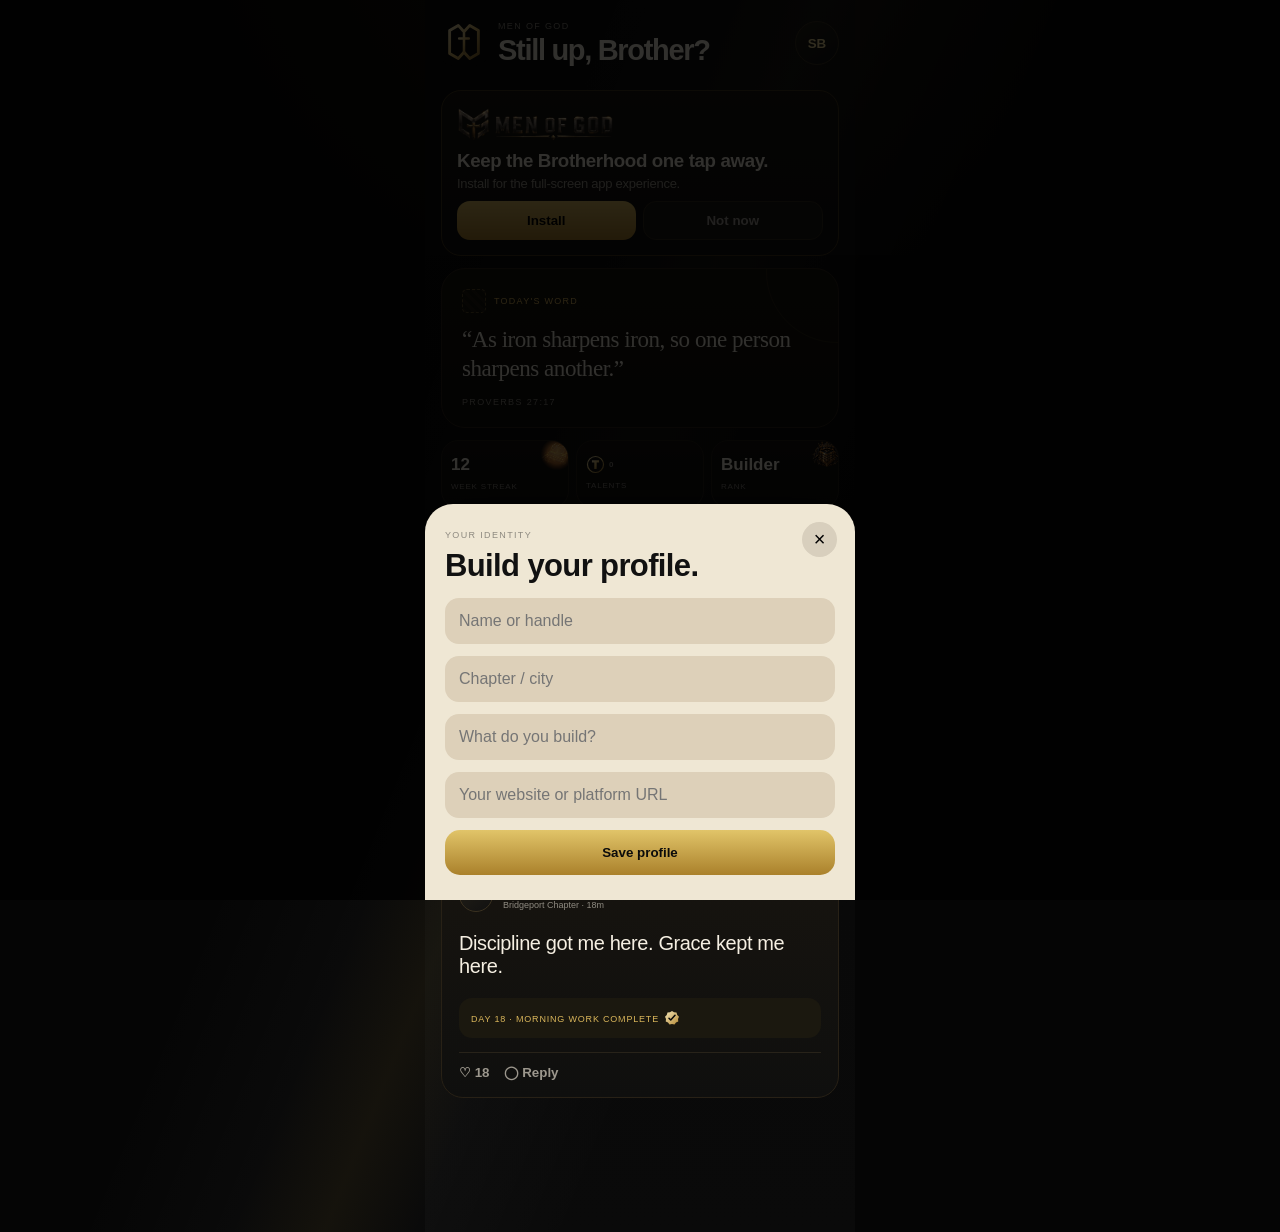
==== commit ecc66fe7: "Integrate approved MOG assets behind a runtime registry Asset-integration and reskin pass only. The " ====
--- a/index.html
+++ b/index.html
@@ -1,456 +1 @@
-<!doctype html>
-<html lang="en">
-<head>
-<meta charset="utf-8">
-<meta name="viewport" content="width=device-width,initial-scale=1,viewport-fit=cover">
-<meta name="theme-color" content="#060605">
-<meta name="description" content="Men of God — Faith. Discipline. Brotherhood.">
-<meta name="apple-mobile-web-app-capable" content="yes">
-<meta name="apple-mobile-web-app-status-bar-style" content="black-translucent">
-<meta name="apple-mobile-web-app-title" content="Men of God">
-<meta name="mobile-web-app-capable" content="yes">
-<link rel="apple-touch-icon" href="assets/apple-touch-icon.png">
-<link rel="icon" href="assets/app-icon-192.png">
-<link rel="icon" type="image/svg+xml" href="assets/mog-mark.svg">
-<link rel="manifest" href="manifest.webmanifest">
-<title>Men of God</title>
-<link rel="stylesheet" href="styles.css">
-</head>
-<body>
-
-<svg width="0" height="0" style="position:absolute" aria-hidden="true"><defs>
-  <symbol id="i-home" viewBox="0 0 24 24"><path d="M3 10.5 12 3l9 7.5V20a1 1 0 0 1-1 1h-5v-6H9v6H4a1 1 0 0 1-1-1z"/></symbol>
-  <symbol id="i-feed" viewBox="0 0 24 24"><rect x="3" y="3" width="18" height="8" rx="2.5"/><rect x="3" y="13" width="18" height="8" rx="2.5"/></symbol>
-  <symbol id="i-flame" viewBox="0 0 24 24"><path d="M12 2c.6 4 3 4.6 3 8a3 3 0 0 1-6 0c0-1 .4-1.8.4-1.8S7 10 7 13a5 5 0 0 0 10 0c0-5-5-6.6-5-11z"/></symbol>
-  <symbol id="i-brothers" viewBox="0 0 24 24"><circle cx="9" cy="8" r="3.4"/><circle cx="17" cy="9.5" r="2.6"/><path d="M2.5 20c0-3.6 2.9-5.8 6.5-5.8s6.5 2.2 6.5 5.8z"/><path d="M17 13.4c2.7.2 4.5 2 4.5 4.4v.7h-4.3c0-1.9-.6-3.6-1.7-4.9z"/></symbol>
-  <symbol id="i-me" viewBox="0 0 24 24"><circle cx="12" cy="8" r="4"/><path d="M3.5 21c0-4.3 3.8-7 8.5-7s8.5 2.7 8.5 7z"/></symbol>
-  <symbol id="i-plus" viewBox="0 0 24 24"><path d="M11 4h2v7h7v2h-7v7h-2v-7H4v-2h7z"/></symbol>
-  <symbol id="i-search" viewBox="0 0 24 24"><path d="M10.5 3a7.5 7.5 0 1 1-4.6 13.4l-3.2 3.2-1.4-1.4 3.2-3.2A7.5 7.5 0 0 1 10.5 3zm0 2a5.5 5.5 0 1 0 0 11 5.5 5.5 0 0 0 0-11z"/></symbol>
-  <symbol id="i-edit" viewBox="0 0 24 24"><path d="M4 16.6 15.7 4.9a2 2 0 0 1 2.8 0l.6.6a2 2 0 0 1 0 2.8L7.4 20H4z"/></symbol>
-  <symbol id="i-heart" viewBox="0 0 24 24"><path d="M12 20.5 4.3 13a4.8 4.8 0 0 1 6.8-6.8l.9.9.9-.9A4.8 4.8 0 0 1 19.7 13z" fill="none" stroke="currentColor" stroke-width="1.9" stroke-linejoin="round"/></symbol>
-  <symbol id="i-comment" viewBox="0 0 24 24"><path d="M4 4.8h16a1 1 0 0 1 1 1v9.6a1 1 0 0 1-1 1h-8.6L7 21v-4.6H4a1 1 0 0 1-1-1V5.8a1 1 0 0 1 1-1z" fill="none" stroke="currentColor" stroke-width="1.9" stroke-linejoin="round"/></symbol>
-  <symbol id="i-share" viewBox="0 0 24 24"><path d="M12 3.2 17 8.4l-1.4 1.4L13 7.2V15h-2V7.2L8.4 9.8 7 8.4z"/><path d="M4.5 13.5h2V19h11v-5.5h2V20a1 1 0 0 1-1 1h-13a1 1 0 0 1-1-1z"/></symbol>
-  <symbol id="i-check" viewBox="0 0 24 24"><path d="m9.6 16.2-3.8-3.8-1.4 1.4 5.2 5.2L20 8.6l-1.4-1.4z"/></symbol>
-  <symbol id="i-arrow" viewBox="0 0 24 24"><path d="m9 5.5 1.4-1.4 7.9 7.9-7.9 7.9L9 18.5l6.5-6.5z"/></symbol>
-  <symbol id="i-close" viewBox="0 0 24 24"><path d="m12 10.6 5-5 1.4 1.4-5 5 5 5-1.4 1.4-5-5-5 5-1.4-1.4 5-5-5-5 1.4-1.4z"/></symbol>
-  <symbol id="i-camera" viewBox="0 0 24 24"><path d="M9 3.5h6l1.4 2H20a1 1 0 0 1 1 1v12a1 1 0 0 1-1 1H4a1 1 0 0 1-1-1v-12a1 1 0 0 1 1-1h3.6zM12 8.4a4.6 4.6 0 1 0 0 9.2 4.6 4.6 0 0 0 0-9.2zm0 2a2.6 2.6 0 1 1 0 5.2 2.6 2.6 0 0 1 0-5.2z"/></symbol>
-  <symbol id="i-send" viewBox="0 0 24 24"><path d="M3 11.4 21 3l-8.4 18-2.3-7.3z"/></symbol>
-</defs></svg>
-
-<div id="splash" class="splash">
-  <img src="assets/lockup-stacked-960.webp" alt="Men of God">
-</div>
-
-<main class="app">
-
-  <!-- ============================ TODAY ============================ -->
-  <section id="today" class="screen active">
-    <header class="bar">
-      <div class="brandLock">
-        <img src="assets/emblem-shield-128.webp" alt="">
-        <div class="grow">
-          <small class="eyebrow">Men of God</small>
-          <h1 id="greeting">Good evening, Brother.</h1>
-        </div>
-      </div>
-      <button class="avatar profileJump" id="navAvatar" aria-label="Your profile">SB</button>
-    </header>
-
-    <div id="installCard" class="installCard">
-      <img class="lockup" src="assets/lockup-horizontal-720.webp" alt="Men of God">
-      <div class="installTop">
-        <div class="grow">
-          <b>Keep the Brotherhood close.</b>
-          <small>Install for the full-screen experience.</small>
-        </div>
-      </div>
-      <div class="actions">
-        <button id="installBtn">Install</button>
-        <button id="installSkip" class="later">Later</button>
-      </div>
-    </div>
-
-    <section class="verse">
-      <img class="verseArt" src="assets/art-prayer-512.webp" alt="" width="200" height="200">
-      <header><img src="assets/emblem-shield-128.webp" alt="">TODAY'S WORD</header>
-      <blockquote>“As iron sharpens iron, so one person sharpens another.”</blockquote>
-      <cite>PROVERBS 27:17</cite>
-    </section>
-
-    <div class="stats">
-      <div class="stat">
-        <img class="statIcon" src="assets/crest-streak-256.webp" alt="" width="26" height="26">
-        <b id="streakStat">12</b>
-        <span>Week streak</span>
-      </div>
-      <div class="stat">
-        <img class="statIcon" src="assets/talent.svg" alt="" width="26" height="26">
-        <b id="talentStat">1,480</b>
-        <span>Talents</span>
-      </div>
-      <div class="stat">
-        <img class="statIcon" src="assets/badge-rank-128.webp" alt="" width="26" height="26">
-        <b id="rankStat">Builder</b>
-        <span>Rank</span>
-      </div>
-    </div>
-
-    <article class="hero">
-      <img class="heroArt" src="assets/crest-breakthrough-640.webp" alt="" width="210" height="210">
-      <div class="heroBody">
-        <span class="chip">Daily challenge · +25</span>
-        <h2>100 before noon.</h2>
-        <p>Complete 100 push-ups. Show the final set. Encourage one brother.</p>
-      </div>
-      <button class="btn" id="completeChallenge">
-        <svg><use href="#i-check"/></svg>Complete challenge
-      </button>
-    </article>
-
-    <div class="sectionHead">
-      <h3>Brotherhood</h3>
-      <button data-go="feed">See all</button>
-    </div>
-
-    <div id="todayFeed">
-      <article class="post">
-        <div class="postTop">
-          <div class="avatar sm">D</div>
-          <div class="grow">
-            <b>Darius <img class="verified" src="assets/verified.svg" alt="Verified"></b>
-            <small>Bridgeport Chapter · 18m</small>
-          </div>
-        </div>
-        <p>Discipline got me here. Grace kept me here.</p>
-        <div class="proof">
-          <img src="assets/verified.svg" alt="">DAY 18 · MORNING WORK COMPLETE
-        </div>
-        <div class="postActions">
-          <button class="likeBtn"><svg><use href="#i-heart"/></svg><span>18</span></button>
-          <button class="commentBtn"><svg><use href="#i-comment"/></svg><span>4</span></button>
-          <button class="shareBtn"><svg><use href="#i-share"/></svg></button>
-        </div>
-      </article>
-    </div>
-  </section>
-
-  <!-- ============================ FEED ============================ -->
-  <section id="feed" class="screen">
-    <header class="bar">
-      <div class="grow">
-        <small class="eyebrow">Brotherhood</small>
-        <h1>The Feed</h1>
-      </div>
-      <button class="iconBtn gold" id="newPost" aria-label="New post"><svg><use href="#i-plus"/></svg></button>
-    </header>
-
-    <div class="segmented" id="feedFilters">
-      <i class="thumb"></i>
-      <button class="selected" data-filter="all">For You</button>
-      <button data-filter="following">Following</button>
-      <button data-filter="discussion">Discussions</button>
-    </div>
-
-    <div id="feedList">
-      <article class="videoPost feedItem" data-type="all">
-        <div class="watermark"><img src="assets/mark-gold-256.webp" alt=""></div>
-        <img class="videoArt" src="assets/badge-rank-512.webp" alt="" width="300" height="300">
-        <div class="videoCopy">
-          <span class="chip">Weekly challenge</span>
-          <h2>Lead from the front.</h2>
-          <p class="byline">@silverback <img class="verified" src="assets/verified.svg" alt="Verified"> · Atlanta Chapter</p>
-        </div>
-        <div class="railActions">
-          <button class="likeBtn"><svg><use href="#i-heart"/></svg><span>84</span></button>
-          <button class="commentBtn"><svg><use href="#i-comment"/></svg><span>12</span></button>
-          <button class="shareBtn"><svg><use href="#i-share"/></svg><span>Share</span></button>
-        </div>
-      </article>
-
-      <article class="post feedItem" data-type="discussion">
-        <div class="postTop">
-          <div class="avatar sm">M</div>
-          <div class="grow">
-            <b>Marcus</b>
-            <small>New Haven · 42m</small>
-          </div>
-        </div>
-        <h3>What does accountability actually look like between brothers?</h3>
-        <p>Not judgment. Not performance. What are we committing to when we tell another man “I got you”?</p>
-        <div class="postActions">
-          <button class="likeBtn"><svg><use href="#i-heart"/></svg><span>31</span></button>
-          <button class="commentBtn"><svg><use href="#i-comment"/></svg><span>19</span></button>
-          <button class="shareBtn"><svg><use href="#i-share"/></svg></button>
-        </div>
-      </article>
-    </div>
-  </section>
-
-  <!-- ========================= CHALLENGES ========================= -->
-  <section id="challenges" class="screen">
-    <header class="bar">
-      <div class="grow">
-        <small class="eyebrow">Discipline</small>
-        <h1>Challenges</h1>
-      </div>
-      <div class="talent"><img src="assets/talent.svg" alt="Talents"><span id="challengeTalents">1,480</span></div>
-    </header>
-
-    <article class="weekHero">
-      <img class="heroArt" src="assets/crest-streak-640.webp" alt="" width="220" height="220">
-      <span class="chip">This week</span>
-      <h2>7 Days of Iron</h2>
-      <p>Train your body. Read your word. Check on a brother. Seven straight days.</p>
-      <div class="week" id="weekDots"><i></i><i></i><i></i><i></i><i></i><i></i><i></i></div>
-      <span class="weekLabel" id="weekProgressText">4 OF 7 DAYS</span>
-    </article>
-
-    <article class="timeCard">
-      <img class="heroArt" src="assets/art-hourglass-512.webp" alt="" width="180" height="180">
-      <span class="chip">Redeem the time</span>
-      <h3><span id="hoursLeft">—</span> left today.</h3>
-      <p>Close the day finished, not started.</p>
-    </article>
-
-    <div class="taskList">
-      <article class="task" data-reward="25">
-        <div class="grow">
-          <b>Body</b>
-          <h3>100 Push-ups</h3>
-          <span>+25 Talents</span>
-        </div>
-        <button class="taskDone" aria-label="Mark done"><svg><use href="#i-check"/></svg></button>
-      </article>
-      <article class="task" data-reward="15">
-        <div class="grow">
-          <b>Word</b>
-          <h3>Read Proverbs 27</h3>
-          <span>+15 Talents</span>
-        </div>
-        <button class="taskDone" aria-label="Mark done"><svg><use href="#i-check"/></svg></button>
-      </article>
-      <article class="task" data-reward="20">
-        <div class="grow">
-          <b>Brotherhood</b>
-          <h3>Call a brother</h3>
-          <span>+20 Talents</span>
-        </div>
-        <button class="taskDone" aria-label="Mark done"><svg><use href="#i-check"/></svg></button>
-      </article>
-    </div>
-  </section>
-
-  <!-- ========================== BROTHERS ========================== -->
-  <section id="brothers" class="screen">
-    <header class="bar">
-      <div class="grow">
-        <small class="eyebrow">Community</small>
-        <h1>Brothers</h1>
-      </div>
-      <button class="iconBtn" id="searchBrothers" aria-label="Search brothers"><svg><use href="#i-search"/></svg></button>
-    </header>
-
-    <article class="chapter">
-      <img class="chapterMark" src="assets/crest-brotherhood-512.webp" alt="">
-      <span class="chip">Your chapter</span>
-      <h2>Atlanta</h2>
-      <p>Founding Chapter · 128 brothers</p>
-      <button class="btn" id="enterChapter">Enter chapter<svg><use href="#i-arrow"/></svg></button>
-    </article>
-
-    <div class="sectionHead"><h3>Brothers building</h3></div>
-
-    <div class="people">
-      <article class="person">
-        <div class="avatar">SB</div>
-        <div class="grow">
-          <b>SilverBack <img class="verified" src="assets/verified.svg" alt="Verified"></b>
-          <small>Trainer · Builder</small>
-        </div>
-        <button class="viewBrother" data-name="SilverBack">View</button>
-      </article>
-      <article class="person">
-        <div class="avatar">JM</div>
-        <div class="grow">
-          <b>James M.</b>
-          <small>Father · Servant</small>
-        </div>
-        <button class="viewBrother" data-name="James M.">View</button>
-      </article>
-    </div>
-  </section>
-
-  <!-- ============================= ME ============================= -->
-  <section id="me" class="screen">
-    <header class="bar">
-      <div class="grow">
-        <small class="eyebrow">Profile</small>
-        <h1 id="profileHeader">Your Profile</h1>
-      </div>
-      <button class="iconBtn" id="editProfile" aria-label="Edit profile"><svg><use href="#i-edit"/></svg></button>
-    </header>
-
-    <div class="profileHero">
-      <img class="watermarkArt" src="assets/badge-rank-512.webp" alt="">
-      <div class="avatarRing">
-        <div class="avatar xl" id="profileAvatar">M</div>
-        <img class="verifiedSeal" src="assets/badge-verified-256.webp" alt="Verified brother">
-      </div>
-      <h2 id="profileName">Brother</h2>
-      <p id="profileMeta">Founding Chapter</p>
-      <span class="rankChip"><img src="assets/badge-rank-128.webp" alt=""><span id="profileRank">Founding Brother</span></span>
-    </div>
-
-    <div class="stats">
-      <div class="stat">
-        <img class="statIcon" src="assets/crest-streak-256.webp" alt="" width="26" height="26">
-        <b id="profileStreak">0</b>
-        <span>Streak</span>
-      </div>
-      <div class="stat">
-        <img class="statIcon" src="assets/talent.svg" alt="" width="26" height="26">
-        <b id="profileTalents">0</b>
-        <span>Talents</span>
-      </div>
-      <div class="stat">
-        <img class="statIcon" src="assets/badge-verified-128.webp" alt="" width="26" height="26">
-        <b id="profileProofs">0</b>
-        <span>Proofs</span>
-      </div>
-    </div>
-
-    <div class="covenantCard">
-      <img src="assets/art-ring-256.webp" alt="">
-      <div class="grow">
-        <b>Founding Brother</b>
-        <small>Covenant sealed · <span id="covenantSince">—</span></small>
-      </div>
-    </div>
-
-    <button class="creatorCard" id="platformLink">
-      <img src="assets/badge-creator-256.webp" alt="">
-      <div class="grow">
-        <b id="platformTitle">Add my platform</b>
-        <small id="platformMeta">Music, media, ministry — show what you build.</small>
-      </div>
-      <svg><use href="#i-arrow"/></svg>
-    </button>
-
-    <div class="sectionHead">
-      <h3>Trophy case</h3>
-      <button id="trophyInfo">How to earn</button>
-    </div>
-
-    <div class="trophies">
-      <button class="trophy" data-trophy="Verified Brother">
-        <img src="assets/badge-verified-256.webp" alt="">
-        <span>Verified<br>Brother</span>
-      </button>
-      <button class="trophy" data-trophy="Rank: Builder">
-        <img src="assets/badge-rank-256.webp" alt="">
-        <span>Builder<br>Rank</span>
-      </button>
-      <button class="trophy locked" data-trophy="7 Days of Iron">
-        <img src="assets/crest-streak-256.webp" alt="">
-        <span>7 Days<br>of Iron</span>
-      </button>
-      <button class="trophy locked" data-trophy="Chain Breaker">
-        <img src="assets/crest-breakthrough-256.webp" alt="">
-        <span>Chain<br>Breaker</span>
-      </button>
-      <button class="trophy locked" data-trophy="Man of Prayer">
-        <img src="assets/art-prayer-256.webp" alt="">
-        <span>Man of<br>Prayer</span>
-      </button>
-      <button class="trophy locked" data-trophy="Covenant Ring">
-        <img src="assets/art-ring-256.webp" alt="">
-        <span>Covenant<br>Ring</span>
-      </button>
-      <button class="trophy locked" data-trophy="Brotherhood">
-        <img src="assets/crest-brotherhood-256.webp" alt="">
-        <span>Brother<br>hood</span>
-      </button>
-      <button class="trophy locked" data-trophy="Redeem the Time">
-        <img src="assets/art-hourglass-256.webp" alt="">
-        <span>Redeem<br>the Time</span>
-      </button>
-    </div>
-
-    <div class="tabs" id="profileTabs">
-      <button class="selected" data-tab="proof">Proof</button>
-      <button data-tab="challenges">Challenges</button>
-      <button data-tab="brotherhood">Brotherhood</button>
-    </div>
-    <div class="grid" id="profileGrid"><i></i><i></i><i></i><i></i></div>
-  </section>
-
-  <nav>
-    <button class="active" data-target="today"><svg><use href="#i-home"/></svg><span>Today</span></button>
-    <button data-target="feed"><svg><use href="#i-feed"/></svg><span>Feed</span></button>
-    <button data-target="challenges"><svg><use href="#i-flame"/></svg><span>Challenges</span></button>
-    <button data-target="brothers"><svg><use href="#i-brothers"/></svg><span>Brothers</span></button>
-    <button data-target="me"><svg><use href="#i-me"/></svg><span>Me</span></button>
-  </nav>
-</main>
-
-<!-- ============================ SHEETS ============================ -->
-<div id="composer" class="modal">
-  <div class="sheet">
-    <div class="grabber"></div>
-    <button class="close" data-close="composer" aria-label="Close"><svg><use href="#i-close"/></svg></button>
-    <small class="eyebrow">Proof / Post</small>
-    <h2>Show the work.</h2>
-    <p>Photo, video, testimony, question, or proof. This is for your brothers.</p>
-    <label class="upload" for="proofFile">
-      <svg><use href="#i-camera"/></svg>Add photo or video
-      <input id="proofFile" type="file" accept="image/*,video/*" hidden>
-    </label>
-    <div id="mediaPreview"></div>
-    <textarea id="postText" class="field" placeholder="What happened? What did you learn?"></textarea>
-    <button class="btn" id="publishPost">Post to Brotherhood</button>
-  </div>
-</div>
-
-<div id="commentsModal" class="modal">
-  <div class="sheet">
-    <div class="grabber"></div>
-    <button class="close" data-close="commentsModal" aria-label="Close"><svg><use href="#i-close"/></svg></button>
-    <small class="eyebrow">Brotherhood</small>
-    <h2>Replies</h2>
-    <div id="commentList" class="commentList"></div>
-    <div class="replyRow">
-      <input id="replyInput" class="field" placeholder="Say something useful">
-      <button id="sendReply" aria-label="Send reply"><svg><use href="#i-send"/></svg></button>
-    </div>
-  </div>
-</div>
-
-<div id="profileModal" class="modal">
-  <div class="sheet">
-    <div class="grabber"></div>
-    <button class="close" data-close="profileModal" aria-label="Close"><svg><use href="#i-close"/></svg></button>
-    <small class="eyebrow">Your identity</small>
-    <h2>Build your profile.</h2>
-    <input id="nameInput" class="field" placeholder="Name or handle">
-    <input id="chapterInput" class="field" placeholder="Chapter / city">
-    <input id="roleInput" class="field" placeholder="What do you build?">
-    <input id="platformInput" class="field" placeholder="Your website or platform URL">
-    <button class="btn" id="saveProfile">Save profile</button>
-  </div>
-</div>
-
-<div id="iosInstall" class="modal">
-  <div class="sheet">
-    <div class="grabber"></div>
-    <button class="close" data-close="iosInstall" aria-label="Close"><svg><use href="#i-close"/></svg></button>
-    <small class="eyebrow">Install on iPhone</small>
-    <h2>Add Men of God to your Home Screen.</h2>
-    <p>In Safari, tap Share, choose <b>Add to Home Screen</b>, then tap <b>Add</b>.</p>
-    <button class="btn" data-close="iosInstall">Got it</button>
-  </div>
-</div>
-
-<div id="toast" class="toast"></div>
-<script src="app.js"></script>
-</body>
-</html>
+<!doctype html><html lang="en"><head><meta charset="utf-8"><meta name="viewport" content="width=device-width,initial-scale=1,viewport-fit=cover"><meta name="theme-color" content="#070707"><meta name="apple-mobile-web-app-capable" content="yes"><meta name="apple-mobile-web-app-status-bar-style" content="black-translucent"><meta name="apple-mobile-web-app-title" content="Men of God"><meta name="mobile-web-app-capable" content="yes"><link rel="apple-touch-icon" href="assets/apple-touch-icon.png"><link rel="manifest" href="manifest.webmanifest"><link rel="icon" href="assets/app-icon-192.png"><link rel="icon" type="image/svg+xml" href="assets/mog-mark.svg"><title>Men of God</title><link rel="stylesheet" href="styles.css"></head><body><main class="app"><section id="today" class="screen active"><header class="brandHeader"><div class="brandLock"><span class="brandMark" data-mog="primary-mark:micro" data-mog-label="Men of God" data-mog-where="Today · header"></span><div><small>MEN OF GOD</small><h1 id="greeting">Good evening, Brother.</h1></div></div><button class="avatar profileJump">SB</button></header><div id="installCard" class="installCard"><div><span class="installLockup" data-mog="horizontal-wordmark:lockup" data-mog-label="Men of God" data-mog-where="Today · install card"></span><h3>Keep the Brotherhood one tap away.</h3><p>Install for the full-screen app experience.</p></div><div class="installActions"><button id="installBtn">Install</button><button id="installSkip" class="later">Not now</button></div></div><div class="verse crestCard"><div class="crestRow"><span class="crestGlyph" data-mog="faith:micro" data-mog-where="Today · Word card"></span><span>TODAY'S WORD</span></div><p>“As iron sharpens iron, so one person sharpens another.”</p><small>PROVERBS 27:17</small></div><div class="stats"><div><span class="statGlyph" data-mog="streak:control" data-mog-where="Today · streak stat"></span><b id="streakStat">12</b><span>WEEK STREAK</span></div><div><b class="talentValue"><span data-mog="talents:micro" data-mog-where="Today · Talents stat"></span> <span id="talentStat">1,480</span></b><span>TALENTS</span></div><div><span class="statGlyph" data-mog="rank:control" data-mog-where="Today · rank stat"></span><b>Builder</b><span>RANK</span></div></div><article class="challenge"><span class="challengeArt" data-mog="challenge:hero" data-mog-where="Today · daily challenge"></span><div class="tag">DAILY CHALLENGE · +25</div><h2>100 before noon.</h2><p>Complete 100 push-ups. Show the final set. Encourage one brother.</p><button id="completeChallenge">Complete challenge</button></article><div class="sectionHead"><h3>Brotherhood</h3><button data-go="feed">See all</button></div><div id="todayFeed"><article class="miniPost"><div class="postTop"><div class="avatar sm">D</div><div><b>Darius <span class="verified" data-mog="verified:micro" data-mog-label="Verified" data-mog-where="verified name"></span></b><small>Bridgeport Chapter · 18m</small></div></div><p>Discipline got me here. Grace kept me here.</p><div class="proof">DAY 18 · MORNING WORK COMPLETE<span class="proofMark" data-mog="verified:micro" data-mog-where="Today · proof chip"></span></div><div class="postActions"><button class="likeBtn">♡ <span>18</span></button><button class="commentBtn">◯ Reply</button></div></article></div></section><section id="feed" class="screen"><header class="brandHeader"><div><small>BROTHERHOOD</small><h1>The Feed</h1></div><button class="round" id="newPost">＋</button></header><div class="filters"><button class="selected" data-filter="all">For You</button><button data-filter="following">Following</button><button data-filter="discussion">Discussions</button></div><div id="feedList"><article class="videoPost feedItem" data-type="all"><div class="videoBg brandVideo"><div class="brandWatermark"><span data-mog="primary-mark:control" data-mog-where="Feed · brand watermark"></span></div><div class="videoCopy"><span>WEEKLY CHALLENGE</span><h2>Lead from the front.</h2><p>@silverback <span class="verified" data-mog="verified:micro" data-mog-label="Verified" data-mog-where="verified name"></span> · Atlanta Chapter</p></div><div class="actions"><button class="likeBtn">♡<small>84</small></button><button class="commentBtn">◯<small>12</small></button><button class="shareBtn">↗<small>Share</small></button></div></div></article><article class="textPost feedItem" data-type="discussion"><div class="postTop"><div class="avatar sm">M</div><div><b>Marcus</b><small>New Haven · 42m</small></div></div><h3>What does accountability actually look like between brothers?</h3><p>Not judgment. Not performance. What are we committing to when we tell another man “I got you”?</p><div class="postActions"><button class="likeBtn">♡ <span>31</span></button><button class="commentBtn">◯ <span>19</span> replies</button><button class="shareBtn">↗</button></div></article></div></section><section id="challenges" class="screen"><header><div><small>DISCIPLINE</small><h1>Challenges</h1></div><div class="talent"><span data-mog="talents:micro" data-mog-where="Challenges · Talents pill"></span> <span id="challengeTalents">1,480</span></div></header><div class="heroChallenge"><span class="streakArt" data-mog="streak:hero" data-mog-where="Challenges · 7 Days of Iron"></span><small>THIS WEEK</small><h2>7 Days of Iron</h2><p>Train your body. Read your word. Check on a brother. Seven straight days.</p><div class="progress"><i id="weekProgress" style="width:57%"></i></div><span id="weekProgressText">4 OF 7 DAYS</span></div><div class="challengeList"><article data-reward="25"><b>Body</b><h3>100 Push-ups</h3><span>+25 Talents</span><button class="challengeDone">Mark done</button></article><article data-reward="15"><b>Word</b><h3>Read Proverbs 27</h3><span>+15 Talents</span><button class="challengeDone">Mark done</button></article><article data-reward="20"><b>Brotherhood</b><h3>Call a brother</h3><span>+20 Talents</span><button class="challengeDone">Mark done</button></article></div></section><section id="brothers" class="screen"><header><div><small>COMMUNITY</small><h1>Brothers</h1></div><button class="round" id="searchBrothers">⌕</button></header><div class="chapter crestCard"><div class="chapterMark"><span data-mog="brotherhood:control" data-mog-where="Brothers · chapter card"></span></div><small>YOUR CHAPTER</small><h2>Atlanta</h2><p>Founding Chapter · 128 brothers</p><button id="enterChapter">Enter chapter</button></div><h3>Brothers building</h3><div class="people"><article><div class="avatar">SB</div><div><b>SilverBack <span class="verified" data-mog="verified:micro" data-mog-label="Verified" data-mog-where="verified name"></span></b><small>Trainer · Builder</small></div><button class="viewBrother" data-name="SilverBack">View</button></article><article><div class="avatar">JM</div><div><b>James M.</b><small>Father · Servant</small></div><button class="viewBrother" data-name="James M.">View</button></article></div></section><section id="me" class="screen"><header><div><small>PROFILE</small><h1 id="profileHeader">Your Profile</h1></div><button class="round" id="editProfile">✎</button></header><div class="profileHero"><div class="profileMark"><span data-mog="primary-mark:micro" data-mog-where="Me · profile watermark"></span></div><div class="avatar xl" id="profileAvatar">M</div><h2 id="profileName">Brother</h2><p id="profileMeta">Founding Chapter</p><span class="legacyChip"><span data-mog="legacy:control" data-mog-where="Me · founding brother"></span>FOUNDING BROTHER</span></div><div class="stats"><div><span class="statGlyph" data-mog="streak:control" data-mog-where="Me · streak stat"></span><b id="profileStreak">0</b><span>STREAK</span></div><div><span class="statGlyph" data-mog="talents:micro" data-mog-where="Me · Talents stat"></span><b id="profileTalents">0</b><span>TALENTS</span></div><div><span class="statGlyph" data-mog="verified:micro" data-mog-where="Me · proofs stat"></span><b id="profileProofs">0</b><span>PROOFS</span></div></div><button class="platform" id="platformLink">Add my platform ↗</button><div class="tabs"><b>Proof</b><span>Challenges</span><span>Brotherhood</span></div><div class="grid" id="profileGrid"><i></i><i></i><i></i><i></i></div></section><nav><button class="active" data-target="today">⌂<span>Today</span></button><button data-target="feed">▣<span>Feed</span></button><button data-target="challenges" data-mog-generic="challenge:micro" data-mog-where="Bottom nav · Challenges">◆<span>Challenges</span></button><button data-target="brothers" data-mog-generic="brotherhood:micro" data-mog-where="Bottom nav · Brothers">♙<span>Brothers</span></button><button data-target="me">●<span>Me</span></button></nav></main><div id="composer" class="modal"><div class="sheet"><button class="close" data-close="composer">×</button><small>PROOF / POST</small><h2>Show the work.</h2><p>Photo, video, testimony, question, or proof. This is for your brothers.</p><label class="upload" for="proofFile">＋ Add photo or video<input id="proofFile" type="file" accept="image/*,video/*" hidden></label><div id="mediaPreview"></div><textarea id="postText" placeholder="What happened? What did you learn?"></textarea><button class="postBtn" id="publishPost">Post to Brotherhood</button></div></div><div id="commentsModal" class="modal"><div class="sheet"><button class="close" data-close="commentsModal">×</button><small>BROTHERHOOD</small><h2>Replies</h2><div id="commentList" class="commentList"></div><div class="replyRow"><input id="replyInput" placeholder="Say something useful"><button id="sendReply">Send</button></div></div></div><div id="profileModal" class="modal"><div class="sheet"><button class="close" data-close="profileModal">×</button><small>YOUR IDENTITY</small><h2>Build your profile.</h2><input id="nameInput" placeholder="Name or handle"><input id="chapterInput" placeholder="Chapter / city"><input id="roleInput" placeholder="What do you build?"><input id="platformInput" placeholder="Your website or platform URL"><button class="postBtn" id="saveProfile">Save profile</button></div></div><div id="iosInstall" class="modal"><div class="sheet"><button class="close" data-close="iosInstall">×</button><small>INSTALL ON IPHONE</small><h2>Add Men of God to your Home Screen.</h2><p>In Safari, tap Share, choose <b>Add to Home Screen</b>, then tap <b>Add</b>.</p><button class="postBtn" data-close="iosInstall">Got it</button></div></div><div id="toast" class="toast"></div><script src="assets/registry.js"></script><script src="app.js"></script></body></html>
--- a/styles.css
+++ b/styles.css
@@ -1,1167 +1,85 @@
-/* ============================================================
-   Men of God — design tokens
-   ============================================================ */
-:root {
-  /* surfaces, darkest to lightest */
-  --bg: #060605;
-  --surface: #0d0d0c;
-  --raised: #131210;
-  --raised-2: #1a1813;
-  --line: rgba(255, 255, 255, .07);
-  --line-strong: rgba(230, 196, 106, .22);
+*{box-sizing:border-box}html,body{margin:0;background:#050505;color:#f5efe2;font-family:-apple-system,BlinkMacSystemFont,"SF Pro Display",Inter,Arial,sans-serif}body{min-height:100vh;background:radial-gradient(circle at 50% -12%,#1b160b 0,transparent 32%),#050505}.app{width:100%;max-width:430px;margin:auto;min-height:100vh;background:linear-gradient(180deg,#0b0b0b,#080808 48%,#0a0a0a);position:relative;padding-bottom:92px;overflow:hidden}.app:before{content:"";position:fixed;inset:-45%;pointer-events:none;background:linear-gradient(112deg,transparent 42%,rgba(255,255,255,.018) 47%,rgba(228,193,103,.07) 50%,rgba(255,255,255,.018) 53%,transparent 58%);animation:shimmer 10s linear infinite;mix-blend-mode:screen;z-index:0}.screen,nav{position:relative;z-index:1}.screen{display:none;padding:calc(20px + env(safe-area-inset-top)) 16px 30px;animation:in .24s ease}.screen.active{display:block}@keyframes in{from{opacity:0;transform:translateY(6px)}to{opacity:1;transform:none}}@keyframes shimmer{0%{transform:translateX(-42%)}100%{transform:translateX(42%)}}header{display:flex;justify-content:space-between;align-items:flex-start;margin-bottom:24px}.brandHeader{align-items:center}.brandLock{display:flex;align-items:center;gap:11px}.brandLock>img{width:46px;height:46px;border-radius:14px;box-shadow:0 0 0 1px #4b3d20,0 8px 28px #0008}small{display:block;color:#8e8a80;font-size:9px;letter-spacing:.15em}h1{font-size:29px;letter-spacing:-.045em;margin:5px 0 0;line-height:1.02}h2,h3,p{letter-spacing:-.02em}.avatar,.round{border:1px solid #3a3120;background:linear-gradient(145deg,#242017,#111);color:#f5df9d;width:44px;height:44px;border-radius:50%;font-weight:800}.avatar.sm{width:34px;height:34px;display:grid;place-items:center}.avatar.xl{width:88px;height:88px;font-size:22px;display:grid;place-items:center}.verified{width:15px;height:15px;vertical-align:-3px}.crestCard{position:relative;overflow:hidden}.crestCard:after{content:"";position:absolute;width:140px;height:140px;border:1px solid #59491f;border-radius:50%;right:-70px;top:-68px;opacity:.32}.crestRow{display:flex;align-items:center;gap:8px}.crestRow img{width:24px;height:24px;border-radius:7px}.verse{background:linear-gradient(180deg,#18150e,#11100d);border:1px solid #30271a;border-radius:24px;padding:20px;margin-bottom:12px}.verse span,.tag,.heroChallenge>small{font-size:9px;letter-spacing:.14em;color:#e0bb5f}.verse p{font-family:Georgia,serif;font-size:23px;line-height:1.25;margin:13px 0}.stats{display:grid;grid-template-columns:repeat(3,1fr);gap:7px;margin:12px 0}.stats div{background:linear-gradient(180deg,#15130f,#0e0e0d);border:1px solid #252018;border-radius:17px;padding:14px 9px}.stats b{display:block;font-size:17px}.stats span{font-size:8px;letter-spacing:.1em;color:#858078}.talentValue{display:flex!important;align-items:center;gap:4px}.talentValue img,.talent img{width:19px;height:19px}.challenge{margin-top:12px;background:linear-gradient(145deg,#f1ead8,#d4bd82);color:#111;border-radius:27px;padding:23px;box-shadow:0 18px 40px rgba(0,0,0,.22)}.challenge h2{font-size:31px;margin:8px 0}.challenge p{color:#585247;line-height:1.4}.challenge button,.chapter button,.postBtn{width:100%;border:0;border-radius:15px;background:linear-gradient(180deg,#e1c469,#aa812b);color:#0b0b0b;padding:15px;font-weight:850}.sectionHead{display:flex;align-items:center;justify-content:space-between;margin:25px 2px 11px}.sectionHead h3{margin:0}.sectionHead button{border:0;background:none;color:#d4b45e}.miniPost,.textPost{background:linear-gradient(180deg,#17140f,#0f0f0e);border:1px solid #282116;border-radius:22px;padding:17px;margin-bottom:12px}.postTop{display:flex;gap:10px;align-items:center}.postTop small{margin-top:3px;letter-spacing:0}.miniPost p{font-size:20px}.proof{background:#1b180f;border-radius:13px;padding:12px;color:#dab65b;font-size:9px;letter-spacing:.09em}.postActions{display:flex;align-items:center;gap:14px;margin-top:14px;border-top:1px solid #28231a;padding-top:12px}.postActions button{border:0;background:none;color:#9c978d;padding:0;font-weight:650}.postActions button.liked{color:#e0bd64}.filters{display:flex;gap:7px;margin:-7px 0 17px}.filters button{border:1px solid #30291c;background:transparent;color:#969086;border-radius:99px;padding:8px 13px}.filters .selected{background:#eadfbe;color:#111}.videoBg{height:500px;border-radius:28px;position:relative;overflow:hidden;background:radial-gradient(circle at 60% 28%,#5e5131 0,#272016 27%,#0b0b0b 68%);box-shadow:inset 0 -170px 130px #030303}.brandVideo:before{content:"";position:absolute;inset:0;background:linear-gradient(120deg,transparent 34%,rgba(224,187,95,.11) 50%,transparent 66%);animation:videoShine 7s ease-in-out infinite}.brandWatermark{position:absolute;left:20px;top:20px;opacity:.55}.brandWatermark img{width:54px;height:54px;border-radius:14px}@keyframes videoShine{0%,100%{transform:translateX(-30%)}50%{transform:translateX(25%)}}.videoCopy{position:absolute;bottom:22px;left:18px;right:75px}.videoCopy span{color:#e0bb5d;font-size:9px;letter-spacing:.14em}.videoCopy h2{font-size:32px;margin:7px 0}.videoCopy p{color:#bbb}.actions{position:absolute;right:13px;bottom:18px;display:grid;gap:16px}.actions button{background:none;border:0;color:#fff;font-size:25px}.actions button.liked{color:#e1bd64}.actions small{font-size:9px;letter-spacing:0;margin-top:3px}.textPost{margin-top:13px}.textPost h3{font-size:22px}.textPost p{color:#c2beb5;line-height:1.42}.userMedia{width:100%;border-radius:18px;margin-top:14px;display:block;max-height:430px;object-fit:cover}.mediaReady{background:#18140c;border:1px solid #3b301c;color:#e0bd64;border-radius:16px;padding:18px;text-align:center;margin-top:12px}.talent{display:flex;align-items:center;gap:5px;color:#e4c36b;background:#1b170e;border:1px solid #40331b;padding:9px 12px;border-radius:99px}.heroChallenge{background:linear-gradient(145deg,#f0e8d3,#d9c486);color:#111;border-radius:28px;padding:24px}.heroChallenge h2{font-size:35px;margin:8px 0}.heroChallenge p{color:#625d52}.progress{height:6px;background:#b8ae95;border-radius:10px;margin:24px 0 9px}.progress i{display:block;height:100%;background:linear-gradient(90deg,#8f6720,#dcb959);border-radius:10px}.heroChallenge>span{font-size:9px;letter-spacing:.12em}.challengeList{margin-top:12px}.challengeList article{padding:17px;border-bottom:1px solid #242019;position:relative}.challengeList article b{color:#d2ab4f;font-size:9px;text-transform:uppercase}.challengeList h3{margin:5px 0}.challengeList span{color:#a69467;font-size:12px}.challengeDone{position:absolute;right:0;top:23px;border:1px solid #493b20;background:#17140f;color:#e5cb84;border-radius:99px;padding:8px 11px}.challengeDone:disabled{opacity:.55}.chapter{background:linear-gradient(180deg,#18150f,#0e0e0d);border:1px solid #332a1a;border-radius:27px;padding:24px;margin-bottom:28px}.chapterMark{position:absolute;right:16px;top:16px;opacity:.75}.chapterMark img{width:64px;height:64px;border-radius:18px}.chapter h2{font-size:38px;margin:6px 0}.chapter p{color:#999}.chapter button{margin-top:10px}.people article{display:flex;align-items:center;gap:12px;padding:14px 0;border-bottom:1px solid #242019}.people article>div:nth-child(2){flex:1}.people article small{letter-spacing:0;margin-top:4px}.people article button{border:1px solid #40351f;background:none;color:#e6d5a5;border-radius:99px;padding:8px 13px}.profileHero{text-align:center;display:flex;flex-direction:column;align-items:center;position:relative}.profileMark{position:absolute;top:-18px;opacity:.2}.profileMark img{width:150px;height:150px}.profileHero .avatar{z-index:1}.profileHero h2{font-size:30px;margin:13px 0 3px}.profileHero p{color:#8d887f;margin:0 0 12px}.profileHero span{font-size:9px;letter-spacing:.14em;color:#dfbd64;border:1px solid #66542a;padding:6px 10px;border-radius:99px}.platform{width:100%;padding:15px;border-radius:15px;border:1px solid #42381f;background:linear-gradient(180deg,#19160e,#10100e);color:#efd788;font-weight:800}.tabs{display:flex;justify-content:space-around;padding:24px 0 14px;color:#777;font-size:12px}.tabs b{color:white}.grid{display:grid;grid-template-columns:1fr 1fr;gap:3px}.grid i{height:170px;background:linear-gradient(145deg,#2a2417,#0d0d0d)}nav{position:fixed;z-index:20;bottom:0;left:50%;transform:translateX(-50%);width:100%;max-width:430px;height:78px;padding-bottom:env(safe-area-inset-bottom);background:rgba(9,9,8,.96);backdrop-filter:blur(20px);border-top:1px solid #2a2418;display:grid;grid-template-columns:repeat(5,1fr)}nav button{border:0;background:none;color:#6d6b65;font-size:19px;padding-top:10px}nav button.active{color:#e2c064}nav span{display:block;font-size:9px;margin-top:4px}.modal{display:none;position:fixed;z-index:50;inset:0;background:#000c;align-items:flex-end;justify-content:center}.modal.open{display:flex}.sheet{width:100%;max-width:430px;background:#efe7d4;color:#111;border-radius:28px 28px 0 0;padding:26px 20px calc(25px + env(safe-area-inset-bottom));position:relative;max-height:88vh;overflow:auto}.sheet h2{font-size:31px;margin:8px 0}.sheet p{color:#625e56}.sheet input,.sheet textarea{width:100%;border:0;border-radius:14px;padding:14px;background:#ddd0b9;margin:6px 0;font:inherit}.close{position:absolute;right:18px;top:18px;border:0;background:#d8cfbd;width:35px;height:35px;border-radius:50%;font-size:20px}.upload{display:grid;place-items:center;width:100%;height:106px;border:1px dashed #a99b7b;border-radius:18px;background:#e2d7c1;font-weight:750}.sheet textarea{height:90px;resize:none}.postBtn{margin-top:6px}.replyRow{display:grid;grid-template-columns:1fr auto;gap:7px}.replyRow button{border:0;border-radius:14px;background:#111;color:#fff;padding:0 15px}.comment{border-bottom:1px solid #cabfa9;padding:10px 0}.comment p{margin:5px 0 10px}.installCard{position:relative;margin-bottom:12px;background:linear-gradient(180deg,#17140e,#0f0f0e);border:1px solid #43361c;border-radius:20px;padding:15px}.installCard h3{margin:4px 0}.installCard p{margin:0 0 10px;color:#9e988e;font-size:13px}.installActions{display:flex;gap:7px}.installCard button{flex:1;border:0;border-radius:13px;padding:11px;background:linear-gradient(180deg,#dfbf64,#af842e);font-weight:800}.installCard .later{background:#191713;color:#a8a39a;border:1px solid #322b1d}.toast{position:fixed;z-index:90;left:50%;bottom:95px;transform:translate(-50%,20px);opacity:0;background:#eee7d5;color:#111;padding:11px 15px;border-radius:99px;font-size:12px;font-weight:750;transition:.2s;pointer-events:none}.toast.show{opacity:1;transform:translate(-50%,0)}@media(prefers-reduced-motion:reduce){.app:before,.brandVideo:before{animation:none}}
+/* ==========================================================================
+   MOG MATERIAL LAYER
+   Layered channel model from design/brand/MATERIAL_MOTION.md.
+   The base artwork never animates. Only the named material channel does.
+   ========================================================================== */
+.mog-asset{position:relative;display:inline-block;isolation:isolate;line-height:0;flex:none}
+.mog-asset>.mog-base{display:block;width:100%;height:100%;object-fit:contain}
+.mog-asset>.mog-fx{position:absolute;inset:0;pointer-events:none;
+  -webkit-mask:var(--mog-mask) center/contain no-repeat;mask:var(--mog-mask) center/contain no-repeat;
+  mix-blend-mode:screen}
 
-  /* brand gold */
-  --gold: #e6c46a;
-  --gold-lit: #f6e6b6;
-  --gold-deep: #a97f2c;
-  --ember: #ff8a3d;
+/* one restrained pass across a polished channel, then settle */
+.mog-asset[data-motion="sweep"]>.mog-fx{opacity:0;
+  background:linear-gradient(110deg,transparent 20%,rgba(255,221,136,.85) 48%,transparent 70%);
+  background-size:220% 100%;background-position:180% 0}
+.mog-asset[data-motion="sweep"].mog-lit>.mog-fx{animation:mogSweep 2.6s cubic-bezier(.2,.7,.2,1) 1}
+@keyframes mogSweep{from{background-position:180% 0;opacity:0}18%{opacity:.9}to{background-position:-80% 0;opacity:0}}
 
-  /* type */
-  --ink: #f7f2e7;
-  --ink-2: #a8a299;
-  --ink-3: #6f6a62;
-  --on-gold: #17140c;
+/* heat living inside an emissive/detail channel only */
+.mog-asset[data-motion="pulse"]>.mog-fx{
+  background:radial-gradient(circle at 50% 45%,rgba(255,190,96,.95),rgba(255,116,36,.55) 70%)}
+.mog-asset[data-motion="pulse"]>.mog-fx{animation:mogPulse 2.8s ease-in-out infinite}
+@keyframes mogPulse{0%,100%{opacity:.08;filter:brightness(.85)}50%{opacity:.62;filter:brightness(1.3)}}
 
-  /* space */
-  --gap: 12px;
-  --pad: 18px;
-  --rail: 16px;
+/* documented placeholder: a concept approved in the brand manifest that has
+   no approved runtime file yet. Deliberately neutral - never a stand-in glyph. */
+.mog-missing{display:block;width:100%;height:100%;border-radius:5px;
+  border:1px dashed rgba(224,187,95,.34);
+  background:repeating-linear-gradient(45deg,rgba(224,187,95,.06) 0 3px,transparent 3px 7px)}
 
-  /* radii */
-  --r-sm: 12px;
-  --r-md: 18px;
-  --r-lg: 24px;
-  --r-xl: 30px;
-  --r-pill: 999px;
+/* default tier sizing; a hero raster is never shrunk to a nav glyph */
+.mog-asset[data-mog-tier="micro"]{width:17px;height:17px}
+.mog-asset[data-mog-tier="control"]{width:44px;height:44px}
+.mog-asset[data-mog-tier="hero"]{width:150px;height:150px}
+.mog-asset[data-mog-tier="lockup"]{width:150px;height:auto}
+.mog-asset[data-mog-tier="lockup"]>.mog-base{height:auto}
 
-  /* elevation */
-  --lift: 0 18px 44px rgba(0, 0, 0, .5);
-  --lift-sm: 0 8px 22px rgba(0, 0, 0, .38);
-  --glow: 0 0 0 1px var(--line-strong), 0 14px 40px rgba(169, 127, 44, .18);
+/* --- mount points inside the existing components ---------------------------
+   These carry `.mog-asset` so they outrank the generic tier sizing above.
+   Every size here must stay inside its tier band; the registry asserts it. */
+.mog-asset.brandMark{width:46px;height:46px}
+.mog-asset.installLockup{display:block;width:156px;height:auto;margin-bottom:9px}
+.mog-asset.installLockup>.mog-base{height:auto}
+.mog-asset.crestGlyph{width:24px;height:24px}
+.mog-asset.verified{width:16px;height:16px;vertical-align:-3px}
+.mog-asset.proofMark{width:16px;height:16px;vertical-align:-4px;margin-left:5px}
 
-  /* motion */
-  --ease: cubic-bezier(.2, .8, .2, 1);
-  --fast: .18s var(--ease);
-  --slow: .34s var(--ease);
+.stats div{position:relative;overflow:hidden}
+.mog-asset.statGlyph{position:absolute;right:-6px;top:-4px;width:34px;height:34px;opacity:.9}
+.talentValue .mog-asset{width:19px;height:19px;vertical-align:-3px}
+.talent .mog-asset{width:19px;height:19px;vertical-align:-4px}
 
-  --shell: 440px;
-  --nav-h: 66px;
+/* Blackened-steel reskin of the two challenge surfaces. Same geometry, same
+   copy, same CTA - the cream fill could not host forged-metal artwork. */
+.challenge,.heroChallenge{position:relative;overflow:hidden;color:#f3ecdd;
+  background:radial-gradient(120% 130% at 100% 0,rgba(224,187,95,.14) 0,transparent 58%),
+             linear-gradient(165deg,#1b1810,#0d0d0c 72%);
+  border:1px solid #3a3020}
+.challenge p,.heroChallenge p{color:#a7a199}
+.challenge>*,.heroChallenge>*{position:relative}
+.challenge h2,.challenge p,.heroChallenge h2,.heroChallenge p{max-width:63%}
+.heroChallenge>small,.heroChallenge>span{color:#e0bb5f}
+.progress{background:#241f16}
+
+.mog-asset.challengeArt{position:absolute;right:-24px;top:-16px;width:150px;height:150px;opacity:.62}
+/* The crests carry a baked radial glow that was cropped at its own alpha
+   bounds, so on a raised surface the frame shows as a hard box. This fades the
+   host container's outer edge. It is a presentation mask - the approved
+   artwork itself is untouched. */
+.mog-asset.challengeArt,.mog-asset.streakArt,.chapterMark .mog-asset,.mog-asset.statGlyph{
+  -webkit-mask-image:radial-gradient(closest-side,#000 58%,transparent 97%);
+  mask-image:radial-gradient(closest-side,#000 58%,transparent 97%)}
+.mog-asset.streakArt{position:absolute;right:-20px;top:14px;width:150px;height:150px;opacity:.6}
+
+.brandWatermark .mog-asset{width:54px;height:54px}
+.chapterMark .mog-asset{width:68px;height:68px;opacity:1}
+.profileMark .mog-asset{width:132px;height:132px}
+
+.legacyChip{display:inline-flex!important;align-items:center;gap:8px;padding-left:7px!important}
+.legacyChip .mog-asset{width:34px;height:34px}
+
+@media(prefers-reduced-motion:reduce){
+  .mog-asset>.mog-fx{animation:none!important;opacity:0!important}
 }
-
-* { box-sizing: border-box; -webkit-tap-highlight-color: transparent; }
-
-html, body {
-  margin: 0;
-  background: var(--bg);
-  color: var(--ink);
-  font-family: -apple-system, BlinkMacSystemFont, "SF Pro Text", Inter, system-ui, sans-serif;
-  font-size: 16px;
-  -webkit-font-smoothing: antialiased;
-  text-rendering: optimizeLegibility;
-}
-
-body {
-  min-height: 100dvh;
-  background:
-    radial-gradient(120% 60% at 50% -10%, rgba(169, 127, 44, .16) 0, transparent 60%),
-    var(--bg);
-}
-
-button, input, textarea { font: inherit; color: inherit; }
-button { cursor: pointer; border: 0; background: none; }
-img { display: block; }
-svg { fill: currentColor; }
-
-/* ============================================================
-   Splash
-   ============================================================ */
-.splash {
-  position: fixed;
-  z-index: 200;
-  inset: 0;
-  display: grid;
-  place-items: center;
-  background: var(--bg);
-  transition: opacity .5s var(--ease);
-}
-.splash img {
-  width: 100%;
-  max-width: min(var(--shell), 88vw);
-  max-height: 84dvh;
-  object-fit: contain;
-  animation: splashIn .45s var(--ease) both;
-}
-@keyframes splashIn {
-  from { opacity: .25; transform: scale(1.06); }
-  to { opacity: 1; transform: none; }
-}
-.splash.gone { opacity: 0; pointer-events: none; }
-
-/* ============================================================
-   Shell
-   ============================================================ */
-.app {
-  width: 100%;
-  max-width: var(--shell);
-  margin: auto;
-  min-height: 100dvh;
-  position: relative;
-  background: linear-gradient(180deg, #0a0a09, var(--bg) 40%);
-  padding-bottom: calc(var(--nav-h) + 46px + env(safe-area-inset-bottom));
-  overflow-x: hidden;
-}
-
-.screen {
-  display: none;
-  padding: 0 var(--rail) 24px;
-}
-.screen.active { display: block; }
-.screen.active > * { animation: rise .42s var(--ease) both; }
-.screen.active > *:nth-child(2) { animation-delay: .03s; }
-.screen.active > *:nth-child(3) { animation-delay: .06s; }
-.screen.active > *:nth-child(4) { animation-delay: .09s; }
-.screen.active > *:nth-child(n+5) { animation-delay: .12s; }
-
-@keyframes rise {
-  from { opacity: 0; transform: translateY(10px); }
-  to { opacity: 1; transform: none; }
-}
-
-/* ============================================================
-   App bar — sticky glass
-   ============================================================ */
-.bar {
-  position: sticky;
-  top: 0;
-  z-index: 10;
-  display: flex;
-  align-items: center;
-  gap: var(--gap);
-  margin: 0 calc(var(--rail) * -1) 20px;
-  padding: calc(14px + env(safe-area-inset-top)) var(--rail) 14px;
-  background: rgba(6, 6, 5, .72);
-  backdrop-filter: saturate(160%) blur(20px);
-  -webkit-backdrop-filter: saturate(160%) blur(20px);
-  border-bottom: 1px solid transparent;
-  transition: border-color var(--fast);
-}
-.bar.stuck { border-bottom-color: var(--line); }
-.bar .grow { flex: 1; min-width: 0; }
-
-.eyebrow {
-  display: block;
-  font-size: 10px;
-  font-weight: 700;
-  letter-spacing: .18em;
-  color: var(--ink-3);
-  text-transform: uppercase;
-}
-
-h1 {
-  font-size: 27px;
-  font-weight: 800;
-  letter-spacing: -.035em;
-  line-height: 1.08;
-  margin: 4px 0 0;
-}
-h2, h3 { letter-spacing: -.025em; margin: 0; }
-p { margin: 0; letter-spacing: -.01em; }
-
-.brandLock { display: flex; align-items: center; gap: 11px; flex: 1; min-width: 0; }
-.brandLock > img {
-  width: 42px; height: 42px; border-radius: 13px;
-  box-shadow: 0 0 0 1px var(--line-strong), var(--lift-sm);
-}
-
-/* icon buttons */
-.iconBtn {
-  display: grid;
-  place-items: center;
-  width: 42px; height: 42px;
-  flex: none;
-  border-radius: var(--r-pill);
-  border: 1px solid var(--line);
-  background: var(--raised);
-  color: var(--ink);
-  transition: transform var(--fast), background var(--fast), border-color var(--fast);
-}
-.iconBtn:active { transform: scale(.92); background: var(--raised-2); }
-.iconBtn svg { width: 19px; height: 19px; }
-.iconBtn.gold { border-color: var(--line-strong); color: var(--gold); }
-
-/* avatars */
-.avatar {
-  display: grid;
-  place-items: center;
-  flex: none;
-  width: 42px; height: 42px;
-  border-radius: var(--r-pill);
-  border: 1px solid var(--line-strong);
-  background: linear-gradient(145deg, #2a2418, #100f0d);
-  color: var(--gold-lit);
-  font-size: 14px;
-  font-weight: 800;
-  letter-spacing: .02em;
-}
-.avatar.sm { width: 36px; height: 36px; font-size: 12px; }
-.avatar.xl { width: 96px; height: 96px; font-size: 30px; }
-
-/* ============================================================
-   Surfaces
-   ============================================================ */
-.card {
-  position: relative;
-  background: linear-gradient(180deg, var(--raised), var(--surface));
-  border: 1px solid var(--line);
-  border-radius: var(--r-lg);
-  padding: var(--pad);
-}
-
-.sectionHead {
-  display: flex;
-  align-items: baseline;
-  justify-content: space-between;
-  gap: var(--gap);
-  margin: 28px 2px 12px;
-}
-.sectionHead h3 { font-size: 18px; font-weight: 750; }
-.sectionHead button { color: var(--gold); font-size: 13px; font-weight: 650; }
-.sectionHead button:active { opacity: .6; }
-
-/* ============================================================
-   Scripture
-   ============================================================ */
-.verse {
-  position: relative;
-  overflow: hidden;
-  background:
-    radial-gradient(90% 120% at 100% 0, rgba(169, 127, 44, .16) 0, transparent 62%),
-    linear-gradient(180deg, var(--raised), var(--surface));
-  border: 1px solid var(--line);
-  border-radius: var(--r-xl);
-  padding: 22px;
-}
-.verseArt {
-  position: absolute;
-  right: -34px;
-  bottom: -30px;
-  width: 190px;
-  opacity: .34;
-  pointer-events: none;
-  mask-image: radial-gradient(72% 72% at 62% 42%, #000 42%, transparent 78%);
-  -webkit-mask-image: radial-gradient(72% 72% at 62% 42%, #000 42%, transparent 78%);
-}
-.verse > *:not(.verseArt) { position: relative; }
-.verse blockquote, .verse cite { max-width: 74%; display: block; }
-
-.verse header {
-  display: flex; align-items: center; gap: 8px;
-  font-size: 10px; font-weight: 700; letter-spacing: .18em;
-  color: var(--gold);
-}
-.verse header img { width: 20px; height: 20px; border-radius: 6px; }
-.verse blockquote {
-  margin: 16px 0 12px;
-  font-family: ui-serif, Georgia, "Times New Roman", serif;
-  font-size: 24px;
-  line-height: 1.3;
-  letter-spacing: -.015em;
-}
-.verse cite {
-  font-style: normal;
-  font-size: 10px;
-  font-weight: 700;
-  letter-spacing: .16em;
-  color: var(--ink-3);
-}
-
-/* ============================================================
-   Stat tiles
-   ============================================================ */
-.stats {
-  display: grid;
-  grid-template-columns: repeat(3, 1fr);
-  gap: 8px;
-  margin-top: var(--gap);
-}
-.stat {
-  display: flex;
-  flex-direction: column;
-  align-items: flex-start;
-  gap: 2px;
-  min-width: 0;
-  padding: 13px 12px 14px;
-  background: linear-gradient(180deg, var(--raised), var(--surface));
-  border: 1px solid var(--line);
-  border-radius: var(--r-md);
-}
-.stat .statIcon { width: 32px; height: 32px; margin-bottom: 7px; }
-.stat b {
-  font-size: 21px;
-  font-weight: 800;
-  letter-spacing: -.04em;
-  line-height: 1;
-}
-.stat span {
-  font-size: 9px;
-  font-weight: 700;
-  letter-spacing: .13em;
-  color: var(--ink-3);
-  text-transform: uppercase;
-}
-
-/* ============================================================
-   Hero challenge — the marquee card
-   ============================================================ */
-.hero {
-  position: relative;
-  overflow: hidden;
-  margin-top: var(--gap);
-  padding: 22px;
-  border-radius: var(--r-xl);
-  border: 1px solid var(--line-strong);
-  background:
-    radial-gradient(80% 90% at 100% 0, rgba(255, 138, 61, .2) 0, transparent 58%),
-    linear-gradient(160deg, #1d1a12, #0b0b0a 72%);
-  box-shadow: var(--lift);
-}
-.heroArt {
-  position: absolute;
-  right: -30px;
-  top: -8px;
-  width: 200px;
-  opacity: .9;
-  pointer-events: none;
-  filter: drop-shadow(0 14px 30px rgba(0, 0, 0, .6));
-}
-.heroBody { position: relative; max-width: 60%; }
-.chip {
-  display: inline-flex;
-  align-items: center;
-  gap: 6px;
-  padding: 6px 11px;
-  border-radius: var(--r-pill);
-  border: 1px solid var(--line-strong);
-  background: rgba(230, 196, 106, .08);
-  color: var(--gold);
-  font-size: 10px;
-  font-weight: 750;
-  letter-spacing: .12em;
-  text-transform: uppercase;
-}
-.hero h2 {
-  font-size: 30px;
-  font-weight: 820;
-  letter-spacing: -.045em;
-  line-height: 1.04;
-  margin: 14px 0 8px;
-}
-.hero p { color: var(--ink-2); font-size: 14px; line-height: 1.45; }
-.hero .btn { position: relative; margin-top: 20px; }
-
-/* ============================================================
-   Buttons
-   ============================================================ */
-.btn {
-  display: flex;
-  align-items: center;
-  justify-content: center;
-  gap: 8px;
-  width: 100%;
-  padding: 15px;
-  border-radius: var(--r-md);
-  background: linear-gradient(180deg, var(--gold-lit), var(--gold-deep));
-  color: var(--on-gold);
-  font-size: 15px;
-  font-weight: 800;
-  letter-spacing: -.01em;
-  box-shadow: 0 10px 26px rgba(169, 127, 44, .28);
-  transition: transform var(--fast), filter var(--fast);
-}
-.btn svg { width: 18px; height: 18px; flex: none; }
-.btn:active { transform: scale(.975); filter: brightness(.94); }
-.btn.ghost {
-  background: var(--raised);
-  border: 1px solid var(--line);
-  color: var(--ink);
-  box-shadow: none;
-}
-.btn.ghost:active { background: var(--raised-2); }
-
-/* ============================================================
-   Segmented control
-   ============================================================ */
-.segmented {
-  position: relative;
-  display: flex;
-  gap: 4px;
-  padding: 4px;
-  margin-bottom: 16px;
-  border-radius: var(--r-pill);
-  border: 1px solid var(--line);
-  background: var(--surface);
-}
-.segmented .thumb {
-  position: absolute;
-  top: 4px;
-  bottom: 4px;
-  border-radius: var(--r-pill);
-  background: linear-gradient(180deg, var(--gold-lit), var(--gold));
-  transition: transform var(--slow), width var(--slow);
-  pointer-events: none;
-}
-.segmented button {
-  position: relative;
-  flex: 1;
-  padding: 9px 4px;
-  border-radius: var(--r-pill);
-  color: var(--ink-2);
-  font-size: 13px;
-  font-weight: 650;
-  transition: color var(--slow);
-}
-.segmented button.selected { color: var(--on-gold); }
-
-/* ============================================================
-   Posts
-   ============================================================ */
-.post {
-  padding: 16px;
-  margin-bottom: var(--gap);
-  border: 1px solid var(--line);
-  border-radius: var(--r-lg);
-  background: linear-gradient(180deg, var(--raised), var(--surface));
-}
-.postTop { display: flex; align-items: center; gap: 10px; }
-.postTop .grow { flex: 1; min-width: 0; }
-.postTop b {
-  display: flex;
-  align-items: center;
-  gap: 5px;
-  font-size: 14px;
-  font-weight: 750;
-}
-.postTop small {
-  display: block;
-  margin-top: 2px;
-  font-size: 12px;
-  color: var(--ink-3);
-}
-.post > p { margin-top: 12px; font-size: 16px; line-height: 1.45; color: var(--ink); }
-.post h3 { margin-top: 12px; font-size: 19px; font-weight: 750; line-height: 1.25; }
-.post h3 + p { margin-top: 8px; font-size: 15px; color: var(--ink-2); }
-
-.verified { width: 17px; height: 17px; flex: none; }
-
-.proof {
-  display: flex;
-  align-items: center;
-  gap: 8px;
-  margin-top: 12px;
-  padding: 11px 13px;
-  border-radius: var(--r-sm);
-  border: 1px solid var(--line-strong);
-  background: rgba(230, 196, 106, .06);
-  color: var(--gold);
-  font-size: 10px;
-  font-weight: 700;
-  letter-spacing: .1em;
-}
-.proof img { width: 18px; height: 18px; flex: none; }
-
-.userMedia {
-  width: 100%;
-  max-height: 420px;
-  margin-top: 12px;
-  border-radius: var(--r-md);
-  object-fit: cover;
-}
-
-.postActions {
-  display: flex;
-  align-items: center;
-  gap: 6px;
-  margin-top: 14px;
-  padding-top: 12px;
-  border-top: 1px solid var(--line);
-}
-.postActions button {
-  display: flex;
-  align-items: center;
-  gap: 6px;
-  padding: 7px 11px 7px 9px;
-  border-radius: var(--r-pill);
-  color: var(--ink-2);
-  font-size: 13px;
-  font-weight: 650;
-  transition: color var(--fast), background var(--fast), transform var(--fast);
-}
-.postActions button:active { transform: scale(.94); background: var(--raised-2); }
-.postActions button svg { width: 18px; height: 18px; }
-.postActions .shareBtn { margin-left: auto; }
-.postActions .liked { color: var(--gold); }
-/* the heart is drawn as a stroke; filling its path is the "liked" state */
-.liked svg path { fill: currentColor; }
-
-/* immersive video post */
-.videoPost {
-  position: relative;
-  height: 62dvh;
-  min-height: 420px;
-  margin-bottom: var(--gap);
-  border-radius: var(--r-xl);
-  overflow: hidden;
-  background:
-    radial-gradient(70% 50% at 62% 26%, #6a5a34 0, #241e14 32%, #090908 72%);
-  box-shadow: inset 0 -180px 140px #050504, var(--lift);
-}
-.videoPost::after {
-  content: "";
-  position: absolute;
-  inset: 0;
-  background: linear-gradient(118deg, transparent 34%, rgba(230, 196, 106, .1) 50%, transparent 66%);
-  animation: sheen 7s ease-in-out infinite;
-}
-@keyframes sheen {
-  0%, 100% { transform: translateX(-32%); }
-  50% { transform: translateX(26%); }
-}
-.videoArt {
-  position: absolute;
-  left: 50%;
-  top: 40%;
-  translate: -50% -50%;
-  width: 74%;
-  opacity: .95;
-  filter: drop-shadow(0 24px 50px rgba(0, 0, 0, .7));
-}
-.watermark { position: absolute; z-index: 1; left: 16px; top: 16px; opacity: .65; }
-.watermark img { width: 58px; height: 58px; }
-.videoCopy {
-  position: absolute;
-  z-index: 1;
-  left: 18px; right: 82px; bottom: 22px;
-}
-.videoCopy h2 {
-  font-size: 30px;
-  font-weight: 820;
-  letter-spacing: -.045em;
-  line-height: 1.05;
-  margin: 10px 0 8px;
-}
-.videoCopy .byline {
-  display: flex;
-  align-items: center;
-  gap: 5px;
-  font-size: 13px;
-  color: var(--ink-2);
-}
-.railActions {
-  position: absolute;
-  z-index: 1;
-  right: 14px;
-  bottom: 22px;
-  display: grid;
-  gap: 20px;
-  justify-items: center;
-}
-.railActions button {
-  display: grid;
-  justify-items: center;
-  gap: 4px;
-  color: #fff;
-  font-size: 11px;
-  font-weight: 650;
-  transition: transform var(--fast), color var(--fast);
-}
-.railActions button:active { transform: scale(.88); }
-.railActions button svg { width: 27px; height: 27px; }
-.railActions .liked { color: var(--gold); }
-
-/* ============================================================
-   Challenges
-   ============================================================ */
-.weekHero {
-  position: relative;
-  overflow: hidden;
-  padding: 22px;
-  border-radius: var(--r-xl);
-  border: 1px solid var(--line-strong);
-  background:
-    radial-gradient(85% 100% at 100% 10%, rgba(255, 138, 61, .22) 0, transparent 60%),
-    linear-gradient(160deg, #1c1912, #0a0a09 70%);
-  box-shadow: var(--lift);
-}
-.weekHero .heroArt { right: -38px; top: 4px; width: 205px; opacity: .9; }
-.weekHero h2 {
-  position: relative;
-  max-width: 64%;
-  font-size: 32px;
-  font-weight: 820;
-  letter-spacing: -.045em;
-  margin: 14px 0 8px;
-}
-.weekHero p { position: relative; max-width: 62%; color: var(--ink-2); font-size: 14px; line-height: 1.45; }
-
-.week {
-  position: relative;
-  display: grid;
-  grid-template-columns: repeat(7, 1fr);
-  gap: 6px;
-  margin-top: 22px;
-}
-.week i {
-  height: 5px;
-  border-radius: var(--r-pill);
-  background: rgba(255, 255, 255, .1);
-  transition: background var(--slow);
-}
-.week i.on { background: linear-gradient(90deg, var(--gold-deep), var(--gold-lit)); }
-.weekLabel {
-  position: relative;
-  display: block;
-  margin-top: 10px;
-  font-size: 10px;
-  font-weight: 700;
-  letter-spacing: .14em;
-  color: var(--gold);
-}
-
-.timeCard {
-  position: relative;
-  overflow: hidden;
-  margin-top: var(--gap);
-  padding: 18px;
-  border: 1px solid var(--line);
-  border-radius: var(--r-lg);
-  background:
-    radial-gradient(80% 110% at 100% 40%, rgba(255, 138, 61, .14) 0, transparent 62%),
-    linear-gradient(180deg, var(--raised), var(--surface));
-}
-.timeCard .heroArt { right: -24px; top: 50%; translate: 0 -50%; width: 150px; opacity: .85; }
-.timeCard h3 {
-  position: relative;
-  max-width: 62%;
-  margin: 12px 0 6px;
-  font-size: 24px;
-  font-weight: 800;
-  letter-spacing: -.04em;
-}
-.timeCard h3 span { color: var(--gold); }
-.timeCard p { position: relative; max-width: 62%; color: var(--ink-2); font-size: 14px; }
-
-.taskList { margin-top: var(--gap); }
-.task {
-  display: flex;
-  align-items: center;
-  gap: var(--gap);
-  padding: 15px 16px;
-  margin-bottom: 8px;
-  border: 1px solid var(--line);
-  border-radius: var(--r-md);
-  background: linear-gradient(180deg, var(--raised), var(--surface));
-  transition: opacity var(--fast);
-}
-.task .grow { flex: 1; min-width: 0; }
-.task b {
-  font-size: 9px;
-  font-weight: 750;
-  letter-spacing: .14em;
-  color: var(--gold);
-  text-transform: uppercase;
-}
-.task h3 { margin: 5px 0 4px; font-size: 17px; font-weight: 700; }
-.task span { font-size: 12px; color: var(--ink-3); }
-.taskDone {
-  flex: none;
-  display: grid;
-  place-items: center;
-  width: 40px; height: 40px;
-  border-radius: var(--r-pill);
-  border: 1px solid var(--line-strong);
-  background: rgba(230, 196, 106, .07);
-  color: var(--gold);
-  transition: transform var(--fast), background var(--fast);
-}
-.taskDone svg { width: 19px; height: 19px; }
-.taskDone:active { transform: scale(.9); }
-.task.done { opacity: .5; }
-.task.done .taskDone {
-  background: linear-gradient(180deg, var(--gold-lit), var(--gold-deep));
-  color: var(--on-gold);
-}
-
-/* ============================================================
-   Brothers
-   ============================================================ */
-.chapter {
-  position: relative;
-  overflow: hidden;
-  padding: 22px;
-  border-radius: var(--r-xl);
-  border: 1px solid var(--line);
-  background:
-    radial-gradient(80% 100% at 100% 0, rgba(169, 127, 44, .18) 0, transparent 60%),
-    linear-gradient(180deg, var(--raised), var(--surface));
-}
-.chapterMark {
-  position: absolute;
-  right: 6px;
-  top: 12px;
-  width: 138px;
-  opacity: .5;
-  pointer-events: none;
-}
-.chapter > *:not(.chapterMark) { position: relative; }
-.chapter h2 { max-width: 56%; }
-.chapter p { max-width: 64%; }
-.chapter h2 { font-size: 34px; font-weight: 820; letter-spacing: -.05em; margin: 6px 0 4px; }
-.chapter p { color: var(--ink-2); font-size: 14px; }
-.chapter .btn { margin-top: 18px; }
-
-.people { display: grid; gap: 8px; }
-.person {
-  display: flex;
-  align-items: center;
-  gap: 12px;
-  padding: 12px 14px;
-  border: 1px solid var(--line);
-  border-radius: var(--r-md);
-  background: linear-gradient(180deg, var(--raised), var(--surface));
-}
-.person .grow { flex: 1; min-width: 0; }
-.person b { display: flex; align-items: center; gap: 5px; font-size: 15px; font-weight: 700; }
-.person small { display: block; margin-top: 2px; font-size: 12px; color: var(--ink-3); }
-.person button {
-  flex: none;
-  padding: 9px 15px;
-  border-radius: var(--r-pill);
-  border: 1px solid var(--line-strong);
-  color: var(--gold-lit);
-  font-size: 13px;
-  font-weight: 650;
-  transition: transform var(--fast), background var(--fast);
-}
-.person button:active { transform: scale(.94); background: var(--raised-2); }
-
-/* ============================================================
-   Profile
-   ============================================================ */
-.profileHero {
-  position: relative;
-  display: grid;
-  justify-items: center;
-  padding: 8px 0 4px;
-}
-.profileHero .watermarkArt {
-  position: absolute;
-  top: -58px;
-  width: 236px;
-  opacity: .24;
-  filter: blur(.4px);
-  /* fade the crest out before it reaches the name */
-  mask-image: linear-gradient(180deg, #000 42%, transparent 76%);
-  -webkit-mask-image: linear-gradient(180deg, #000 42%, transparent 76%);
-  pointer-events: none;
-}
-.avatarRing {
-  position: relative;
-  display: grid;
-  place-items: center;
-  padding: 4px;
-  border-radius: var(--r-pill);
-  background: conic-gradient(from 210deg, var(--gold-deep), var(--gold-lit), var(--gold-deep));
-}
-.avatarRing .verifiedSeal {
-  position: absolute;
-  right: -4px; bottom: -2px;
-  width: 34px; height: 34px;
-  filter: drop-shadow(0 4px 10px rgba(0, 0, 0, .6));
-}
-.profileHero h2 {
-  margin: 14px 0 4px;
-  font-size: 28px;
-  font-weight: 820;
-  letter-spacing: -.04em;
-}
-.profileHero > p { color: var(--ink-3); font-size: 14px; }
-.rankChip {
-  display: inline-flex;
-  align-items: center;
-  gap: 7px;
-  margin-top: 12px;
-  padding: 7px 14px 7px 8px;
-  border-radius: var(--r-pill);
-  border: 1px solid var(--line-strong);
-  background: rgba(230, 196, 106, .07);
-  color: var(--gold-lit);
-  font-size: 11px;
-  font-weight: 750;
-  letter-spacing: .12em;
-  text-transform: uppercase;
-}
-.rankChip img { width: 24px; height: 24px; }
-
-.covenantCard {
-  display: flex;
-  align-items: center;
-  gap: 14px;
-  margin-top: var(--gap);
-  padding: 14px 16px;
-  border: 1px solid var(--line-strong);
-  border-radius: var(--r-lg);
-  background:
-    radial-gradient(70% 130% at 0 50%, rgba(230, 196, 106, .12) 0, transparent 62%),
-    linear-gradient(180deg, var(--raised-2), var(--surface));
-}
-.covenantCard img { width: 52px; height: 52px; flex: none; }
-.covenantCard .grow { flex: 1; min-width: 0; }
-.covenantCard b {
-  display: block;
-  font-size: 12px;
-  font-weight: 800;
-  letter-spacing: .14em;
-  text-transform: uppercase;
-  color: var(--gold-lit);
-}
-.covenantCard small { display: block; margin-top: 3px; font-size: 13px; color: var(--ink-3); }
-
-.creatorCard {
-  display: flex;
-  align-items: center;
-  gap: 14px;
-  width: 100%;
-  margin-top: var(--gap);
-  padding: 16px;
-  text-align: left;
-  border: 1px solid var(--line);
-  border-radius: var(--r-lg);
-  background:
-    radial-gradient(70% 120% at 0 50%, rgba(169, 127, 44, .16) 0, transparent 60%),
-    linear-gradient(180deg, var(--raised), var(--surface));
-  transition: transform var(--fast);
-}
-.creatorCard:active { transform: scale(.985); }
-.creatorCard img { width: 54px; height: 54px; flex: none; }
-.creatorCard .grow { flex: 1; min-width: 0; }
-.creatorCard b { display: block; font-size: 16px; font-weight: 750; }
-.creatorCard small { display: block; margin-top: 3px; font-size: 13px; color: var(--ink-3); }
-.creatorCard svg { width: 18px; height: 18px; flex: none; color: var(--gold); }
-
-/* trophy case */
-.trophies {
-  display: grid;
-  grid-template-columns: repeat(4, 1fr);
-  gap: 8px;
-}
-.trophy {
-  display: grid;
-  justify-items: center;
-  gap: 8px;
-  padding: 12px 6px 11px;
-  border: 1px solid var(--line);
-  border-radius: var(--r-md);
-  background: linear-gradient(180deg, var(--raised), var(--surface));
-  text-align: center;
-  transition: transform var(--fast);
-}
-.trophy:active { transform: scale(.95); }
-.trophy img { width: 46px; height: 46px; }
-.trophy span {
-  font-size: 9px;
-  font-weight: 700;
-  letter-spacing: .07em;
-  color: var(--ink-2);
-  text-transform: uppercase;
-  line-height: 1.25;
-}
-.trophy.locked img { filter: grayscale(1) brightness(1.5) contrast(.7); opacity: .4; }
-.trophy.locked span { color: var(--ink-3); }
-
-.tabs {
-  display: flex;
-  gap: 4px;
-  margin: 26px 0 14px;
-  padding: 4px;
-  border-radius: var(--r-pill);
-  border: 1px solid var(--line);
-  background: var(--surface);
-}
-.tabs button {
-  flex: 1;
-  padding: 9px 4px;
-  border-radius: var(--r-pill);
-  color: var(--ink-2);
-  font-size: 13px;
-  font-weight: 650;
-  transition: background var(--fast), color var(--fast);
-}
-.tabs button.selected { background: var(--raised-2); color: var(--ink); }
-
-.grid { display: grid; grid-template-columns: 1fr 1fr; gap: 4px; }
-.grid i, .grid .cell {
-  display: grid;
-  place-items: center;
-  height: 168px;
-  border-radius: var(--r-sm);
-  background: linear-gradient(145deg, #1b1811, #0d0d0c);
-  border: 1px solid var(--line);
-  overflow: hidden;
-}
-.grid .cell img { width: 100%; height: 100%; object-fit: cover; }
-.grid .cell.empty img {
-  width: 56px; height: 56px;
-  object-fit: contain;
-  opacity: .16;
-  filter: grayscale(1);
-}
-
-/* ============================================================
-   Talents pill
-   ============================================================ */
-.talent {
-  display: inline-flex;
-  align-items: center;
-  gap: 6px;
-  flex: none;
-  padding: 9px 14px;
-  border-radius: var(--r-pill);
-  border: 1px solid var(--line-strong);
-  background: rgba(230, 196, 106, .07);
-  color: var(--gold-lit);
-  font-size: 14px;
-  font-weight: 750;
-}
-.talent img { width: 18px; height: 18px; }
-
-/* ============================================================
-   Install card
-   ============================================================ */
-.installCard {
-  display: grid;
-  gap: 12px;
-  margin-bottom: var(--gap);
-  padding: 14px;
-  border: 1px solid var(--line-strong);
-  border-radius: var(--r-lg);
-  background: linear-gradient(180deg, var(--raised-2), var(--surface));
-}
-.installTop { display: flex; align-items: center; gap: 12px; }
-.installCard .lockup { width: 168px; height: auto; margin-bottom: 2px; }
-.installCard .grow { flex: 1; min-width: 0; }
-.installCard b { display: block; font-size: 14px; font-weight: 750; }
-.installCard small { display: block; margin-top: 2px; font-size: 12px; color: var(--ink-3); }
-.installCard .actions { display: flex; gap: 8px; }
-.installCard .actions button {
-  flex: 1;
-  padding: 11px 14px;
-  border-radius: var(--r-pill);
-  background: linear-gradient(180deg, var(--gold-lit), var(--gold-deep));
-  color: var(--on-gold);
-  font-size: 13px;
-  font-weight: 750;
-}
-.installCard .actions .later {
-  flex: 0 0 auto;
-  padding: 11px 16px;
-  background: none;
-  border: 1px solid var(--line);
-  color: var(--ink-2);
-}
-
-/* ============================================================
-   Bottom navigation — floating pill
-   ============================================================ */
-nav {
-  position: fixed;
-  z-index: 30;
-  left: 50%;
-  bottom: calc(14px + env(safe-area-inset-bottom));
-  translate: -50% 0;
-  width: min(calc(100% - 24px), calc(var(--shell) - 24px));
-  height: var(--nav-h);
-  display: grid;
-  grid-template-columns: repeat(5, 1fr);
-  align-items: center;
-  padding: 0 6px;
-  border-radius: var(--r-pill);
-  border: 1px solid var(--line);
-  background: rgba(16, 15, 13, .82);
-  backdrop-filter: saturate(180%) blur(24px);
-  -webkit-backdrop-filter: saturate(180%) blur(24px);
-  box-shadow: var(--lift);
-}
-nav button {
-  display: grid;
-  justify-items: center;
-  gap: 3px;
-  padding: 8px 0;
-  color: var(--ink-3);
-  font-size: 9px;
-  font-weight: 700;
-  letter-spacing: .05em;
-  transition: color var(--fast), transform var(--fast);
-}
-nav button svg { width: 22px; height: 22px; }
-nav button:active { transform: scale(.9); }
-nav button.active { color: var(--gold); }
-nav button.active svg { filter: drop-shadow(0 0 10px rgba(230, 196, 106, .5)); }
-
-/* ============================================================
-   Sheets
-   ============================================================ */
-.modal {
-  position: fixed;
-  z-index: 60;
-  inset: 0;
-  display: none;
-  align-items: flex-end;
-  justify-content: center;
-  background: rgba(0, 0, 0, .66);
-  backdrop-filter: blur(6px);
-  -webkit-backdrop-filter: blur(6px);
-}
-.modal.open { display: flex; animation: fade .22s var(--ease); }
-@keyframes fade { from { opacity: 0; } to { opacity: 1; } }
-
-.sheet {
-  width: 100%;
-  max-width: var(--shell);
-  max-height: 90dvh;
-  overflow: auto;
-  padding: 10px 20px calc(24px + env(safe-area-inset-bottom));
-  border-radius: var(--r-xl) var(--r-xl) 0 0;
-  border-top: 1px solid var(--line-strong);
-  background: linear-gradient(180deg, #16150f, #0b0b0a 46%);
-  box-shadow: 0 -24px 60px rgba(0, 0, 0, .6);
-  animation: sheetUp .34s var(--ease);
-}
-@keyframes sheetUp { from { transform: translateY(14%); } to { transform: none; } }
-
-.grabber {
-  width: 38px; height: 4px;
-  margin: 0 auto 18px;
-  border-radius: var(--r-pill);
-  background: rgba(255, 255, 255, .16);
-}
-.sheet h2 {
-  margin: 6px 0 6px;
-  font-size: 26px;
-  font-weight: 820;
-  letter-spacing: -.04em;
-}
-.sheet > p { color: var(--ink-2); font-size: 14px; line-height: 1.45; }
-.sheet .btn { margin-top: 16px; }
-.close {
-  position: absolute;
-  right: 18px; top: 18px;
-  display: grid;
-  place-items: center;
-  width: 32px; height: 32px;
-  border-radius: var(--r-pill);
-  border: 1px solid var(--line);
-  background: var(--raised-2);
-  color: var(--ink-2);
-}
-.close svg { width: 15px; height: 15px; }
-.sheet { position: relative; }
-
-.field {
-  width: 100%;
-  margin-top: 8px;
-  padding: 14px 15px;
-  border: 1px solid var(--line);
-  border-radius: var(--r-md);
-  background: var(--surface);
-  color: var(--ink);
-  font-size: 15px;
-  transition: border-color var(--fast);
-}
-.field::placeholder { color: var(--ink-3); }
-.field:focus { outline: none; border-color: var(--line-strong); }
-textarea.field { height: 104px; resize: none; }
-
-.upload {
-  display: grid;
-  place-items: center;
-  gap: 6px;
-  width: 100%;
-  height: 112px;
-  margin-top: 14px;
-  border: 1px dashed rgba(230, 196, 106, .32);
-  border-radius: var(--r-md);
-  background: rgba(230, 196, 106, .04);
-  color: var(--gold);
-  font-size: 14px;
-  font-weight: 700;
-}
-.upload svg { width: 22px; height: 22px; }
-#mediaPreview img { width: 100%; margin-top: 12px; border-radius: var(--r-md); }
-.mediaReady {
-  margin-top: 12px;
-  padding: 16px;
-  text-align: center;
-  border: 1px solid var(--line-strong);
-  border-radius: var(--r-md);
-  background: rgba(230, 196, 106, .06);
-  color: var(--gold);
-  font-weight: 650;
-}
-
-.commentList { margin: 14px 0; }
-.comment { padding: 12px 0; border-bottom: 1px solid var(--line); }
-.comment b { font-size: 14px; font-weight: 750; }
-.comment p { margin-top: 5px; color: var(--ink-2); font-size: 14px; line-height: 1.4; }
-.replyRow { display: grid; grid-template-columns: 1fr auto; gap: 8px; align-items: center; }
-.replyRow .field { margin-top: 0; }
-.replyRow button {
-  display: grid;
-  place-items: center;
-  width: 48px;
-  align-self: stretch;
-  border-radius: var(--r-md);
-  background: linear-gradient(180deg, var(--gold-lit), var(--gold-deep));
-  color: var(--on-gold);
-}
-.replyRow button svg { width: 19px; height: 19px; }
-
-/* ============================================================
-   Toast
-   ============================================================ */
-.toast {
-  position: fixed;
-  z-index: 90;
-  left: 50%;
-  bottom: calc(var(--nav-h) + 28px + env(safe-area-inset-bottom));
-  translate: -50% 12px;
-  display: flex;
-  align-items: center;
-  gap: 8px;
-  padding: 11px 17px;
-  border-radius: var(--r-pill);
-  border: 1px solid var(--line-strong);
-  background: rgba(22, 20, 15, .96);
-  backdrop-filter: blur(18px);
-  -webkit-backdrop-filter: blur(18px);
-  color: var(--gold-lit);
-  font-size: 13px;
-  font-weight: 700;
-  box-shadow: var(--lift);
-  opacity: 0;
-  pointer-events: none;
-  transition: opacity var(--fast), translate var(--fast);
-}
-.toast.show { opacity: 1; translate: -50% 0; }
-
-/* ============================================================
-   Accessibility
-   ============================================================ */
-:focus-visible { outline: 2px solid var(--gold); outline-offset: 2px; }
-
-@media (prefers-reduced-motion: reduce) {
-  *, *::before, *::after {
-    animation-duration: .001ms !important;
-    animation-iteration-count: 1 !important;
-    transition-duration: .001ms !important;
-  }
-}
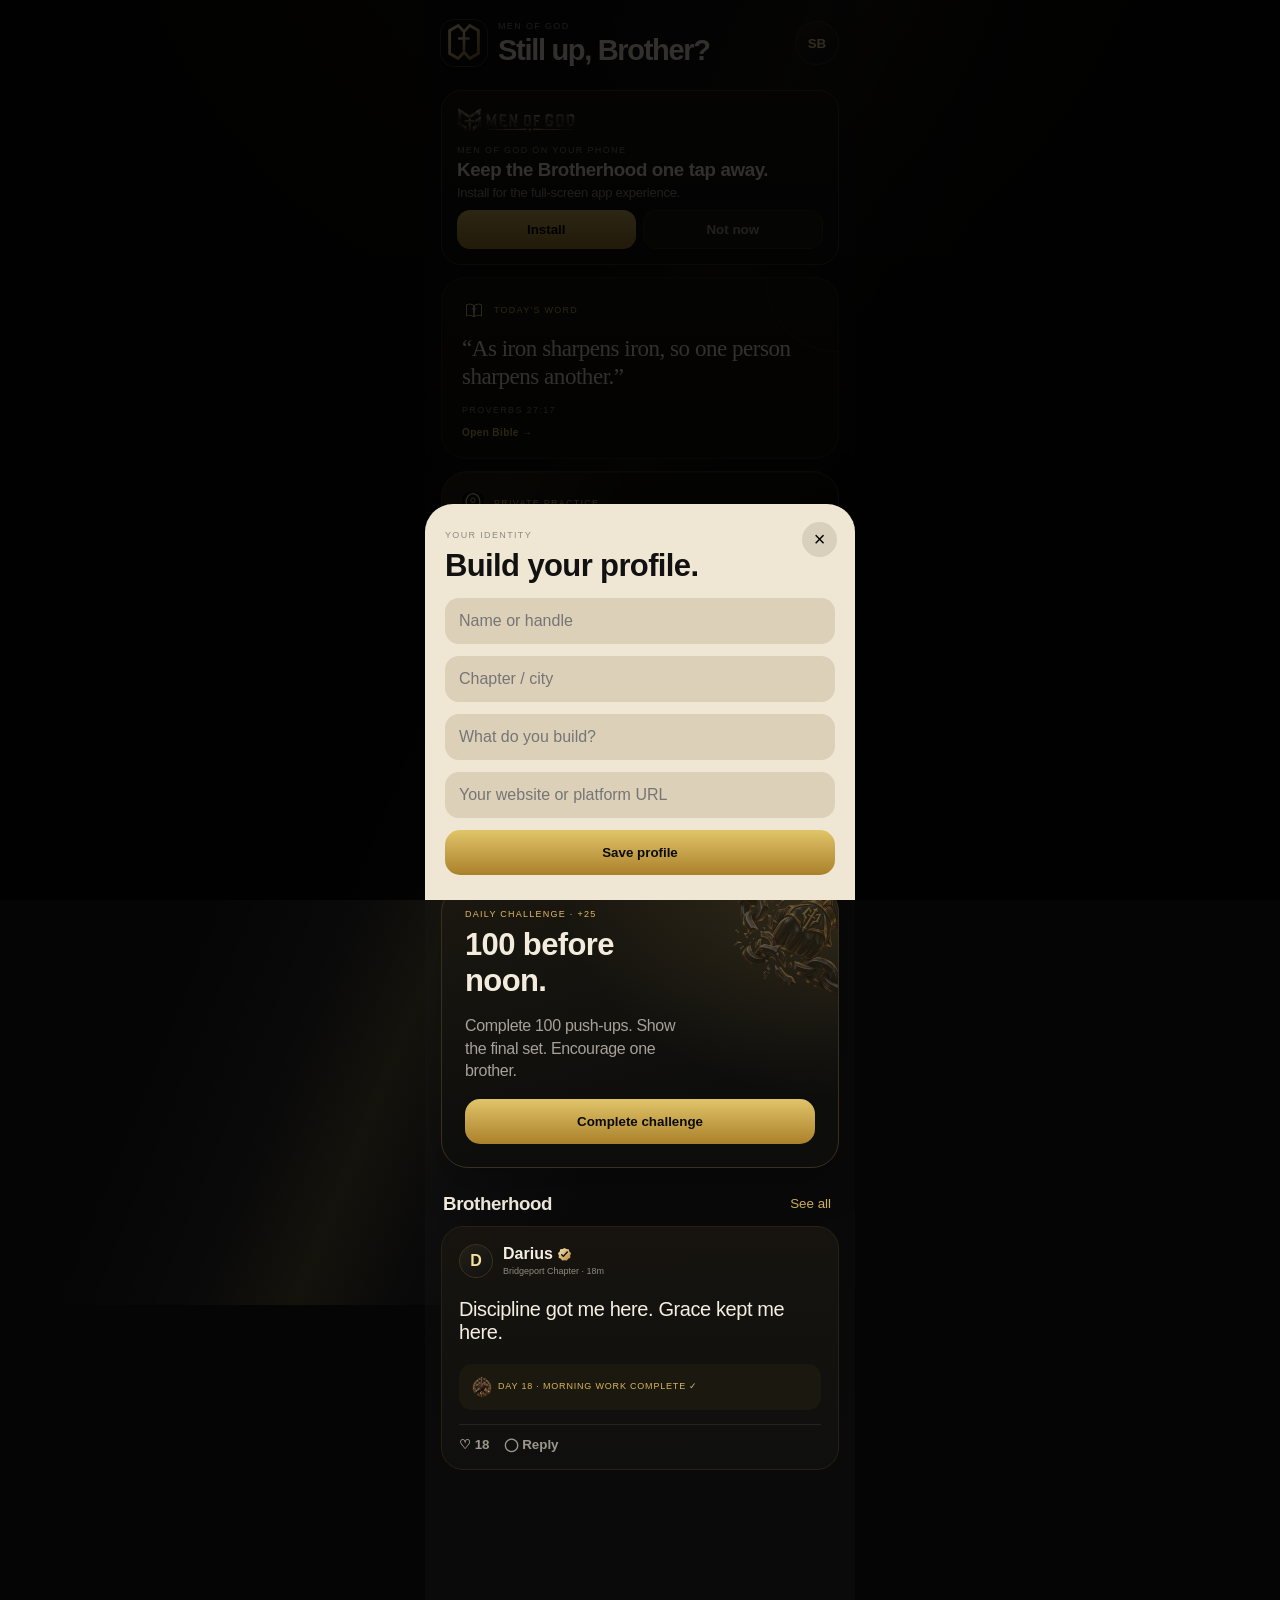
==== commit bceba7e3: "Add Mirror Time practices and Bible section to MOG" ====
--- a/index.html
+++ b/index.html
@@ -1 +1 @@
-<!doctype html><html lang="en"><head><meta charset="utf-8"><meta name="viewport" content="width=device-width,initial-scale=1,viewport-fit=cover"><meta name="theme-color" content="#070707"><meta name="apple-mobile-web-app-capable" content="yes"><meta name="apple-mobile-web-app-status-bar-style" content="black-translucent"><meta name="apple-mobile-web-app-title" content="Men of God"><meta name="mobile-web-app-capable" content="yes"><link rel="apple-touch-icon" href="assets/apple-touch-icon.png"><link rel="manifest" href="manifest.webmanifest"><link rel="icon" href="assets/app-icon-192.png"><link rel="icon" type="image/svg+xml" href="assets/mog-mark.svg"><title>Men of God</title><link rel="stylesheet" href="styles.css"></head><body><main class="app"><section id="today" class="screen active"><header class="brandHeader"><div class="brandLock"><span class="brandMark" data-mog="primary-mark:micro" data-mog-label="Men of God" data-mog-where="Today · header"></span><div><small>MEN OF GOD</small><h1 id="greeting">Good evening, Brother.</h1></div></div><button class="avatar profileJump">SB</button></header><div id="installCard" class="installCard"><div><span class="installLockup" data-mog="horizontal-wordmark:lockup" data-mog-label="Men of God" data-mog-where="Today · install card"></span><h3>Keep the Brotherhood one tap away.</h3><p>Install for the full-screen app experience.</p></div><div class="installActions"><button id="installBtn">Install</button><button id="installSkip" class="later">Not now</button></div></div><div class="verse crestCard"><div class="crestRow"><span class="crestGlyph" data-mog="faith:micro" data-mog-where="Today · Word card"></span><span>TODAY'S WORD</span></div><p>“As iron sharpens iron, so one person sharpens another.”</p><small>PROVERBS 27:17</small></div><div class="stats"><div><span class="statGlyph" data-mog="streak:control" data-mog-where="Today · streak stat"></span><b id="streakStat">12</b><span>WEEK STREAK</span></div><div><b class="talentValue"><span data-mog="talents:micro" data-mog-where="Today · Talents stat"></span> <span id="talentStat">1,480</span></b><span>TALENTS</span></div><div><span class="statGlyph" data-mog="rank:control" data-mog-where="Today · rank stat"></span><b>Builder</b><span>RANK</span></div></div><article class="challenge"><span class="challengeArt" data-mog="challenge:hero" data-mog-where="Today · daily challenge"></span><div class="tag">DAILY CHALLENGE · +25</div><h2>100 before noon.</h2><p>Complete 100 push-ups. Show the final set. Encourage one brother.</p><button id="completeChallenge">Complete challenge</button></article><div class="sectionHead"><h3>Brotherhood</h3><button data-go="feed">See all</button></div><div id="todayFeed"><article class="miniPost"><div class="postTop"><div class="avatar sm">D</div><div><b>Darius <span class="verified" data-mog="verified:micro" data-mog-label="Verified" data-mog-where="verified name"></span></b><small>Bridgeport Chapter · 18m</small></div></div><p>Discipline got me here. Grace kept me here.</p><div class="proof">DAY 18 · MORNING WORK COMPLETE<span class="proofMark" data-mog="verified:micro" data-mog-where="Today · proof chip"></span></div><div class="postActions"><button class="likeBtn">♡ <span>18</span></button><button class="commentBtn">◯ Reply</button></div></article></div></section><section id="feed" class="screen"><header class="brandHeader"><div><small>BROTHERHOOD</small><h1>The Feed</h1></div><button class="round" id="newPost">＋</button></header><div class="filters"><button class="selected" data-filter="all">For You</button><button data-filter="following">Following</button><button data-filter="discussion">Discussions</button></div><div id="feedList"><article class="videoPost feedItem" data-type="all"><div class="videoBg brandVideo"><div class="brandWatermark"><span data-mog="primary-mark:control" data-mog-where="Feed · brand watermark"></span></div><div class="videoCopy"><span>WEEKLY CHALLENGE</span><h2>Lead from the front.</h2><p>@silverback <span class="verified" data-mog="verified:micro" data-mog-label="Verified" data-mog-where="verified name"></span> · Atlanta Chapter</p></div><div class="actions"><button class="likeBtn">♡<small>84</small></button><button class="commentBtn">◯<small>12</small></button><button class="shareBtn">↗<small>Share</small></button></div></div></article><article class="textPost feedItem" data-type="discussion"><div class="postTop"><div class="avatar sm">M</div><div><b>Marcus</b><small>New Haven · 42m</small></div></div><h3>What does accountability actually look like between brothers?</h3><p>Not judgment. Not performance. What are we committing to when we tell another man “I got you”?</p><div class="postActions"><button class="likeBtn">♡ <span>31</span></button><button class="commentBtn">◯ <span>19</span> replies</button><button class="shareBtn">↗</button></div></article></div></section><section id="challenges" class="screen"><header><div><small>DISCIPLINE</small><h1>Challenges</h1></div><div class="talent"><span data-mog="talents:micro" data-mog-where="Challenges · Talents pill"></span> <span id="challengeTalents">1,480</span></div></header><div class="heroChallenge"><span class="streakArt" data-mog="streak:hero" data-mog-where="Challenges · 7 Days of Iron"></span><small>THIS WEEK</small><h2>7 Days of Iron</h2><p>Train your body. Read your word. Check on a brother. Seven straight days.</p><div class="progress"><i id="weekProgress" style="width:57%"></i></div><span id="weekProgressText">4 OF 7 DAYS</span></div><div class="challengeList"><article data-reward="25"><b>Body</b><h3>100 Push-ups</h3><span>+25 Talents</span><button class="challengeDone">Mark done</button></article><article data-reward="15"><b>Word</b><h3>Read Proverbs 27</h3><span>+15 Talents</span><button class="challengeDone">Mark done</button></article><article data-reward="20"><b>Brotherhood</b><h3>Call a brother</h3><span>+20 Talents</span><button class="challengeDone">Mark done</button></article></div></section><section id="brothers" class="screen"><header><div><small>COMMUNITY</small><h1>Brothers</h1></div><button class="round" id="searchBrothers">⌕</button></header><div class="chapter crestCard"><div class="chapterMark"><span data-mog="brotherhood:control" data-mog-where="Brothers · chapter card"></span></div><small>YOUR CHAPTER</small><h2>Atlanta</h2><p>Founding Chapter · 128 brothers</p><button id="enterChapter">Enter chapter</button></div><h3>Brothers building</h3><div class="people"><article><div class="avatar">SB</div><div><b>SilverBack <span class="verified" data-mog="verified:micro" data-mog-label="Verified" data-mog-where="verified name"></span></b><small>Trainer · Builder</small></div><button class="viewBrother" data-name="SilverBack">View</button></article><article><div class="avatar">JM</div><div><b>James M.</b><small>Father · Servant</small></div><button class="viewBrother" data-name="James M.">View</button></article></div></section><section id="me" class="screen"><header><div><small>PROFILE</small><h1 id="profileHeader">Your Profile</h1></div><button class="round" id="editProfile">✎</button></header><div class="profileHero"><div class="profileMark"><span data-mog="primary-mark:micro" data-mog-where="Me · profile watermark"></span></div><div class="avatar xl" id="profileAvatar">M</div><h2 id="profileName">Brother</h2><p id="profileMeta">Founding Chapter</p><span class="legacyChip"><span data-mog="legacy:control" data-mog-where="Me · founding brother"></span>FOUNDING BROTHER</span></div><div class="stats"><div><span class="statGlyph" data-mog="streak:control" data-mog-where="Me · streak stat"></span><b id="profileStreak">0</b><span>STREAK</span></div><div><span class="statGlyph" data-mog="talents:micro" data-mog-where="Me · Talents stat"></span><b id="profileTalents">0</b><span>TALENTS</span></div><div><span class="statGlyph" data-mog="verified:micro" data-mog-where="Me · proofs stat"></span><b id="profileProofs">0</b><span>PROOFS</span></div></div><button class="platform" id="platformLink">Add my platform ↗</button><div class="tabs"><b>Proof</b><span>Challenges</span><span>Brotherhood</span></div><div class="grid" id="profileGrid"><i></i><i></i><i></i><i></i></div></section><nav><button class="active" data-target="today">⌂<span>Today</span></button><button data-target="feed">▣<span>Feed</span></button><button data-target="challenges" data-mog-generic="challenge:micro" data-mog-where="Bottom nav · Challenges">◆<span>Challenges</span></button><button data-target="brothers" data-mog-generic="brotherhood:micro" data-mog-where="Bottom nav · Brothers">♙<span>Brothers</span></button><button data-target="me">●<span>Me</span></button></nav></main><div id="composer" class="modal"><div class="sheet"><button class="close" data-close="composer">×</button><small>PROOF / POST</small><h2>Show the work.</h2><p>Photo, video, testimony, question, or proof. This is for your brothers.</p><label class="upload" for="proofFile">＋ Add photo or video<input id="proofFile" type="file" accept="image/*,video/*" hidden></label><div id="mediaPreview"></div><textarea id="postText" placeholder="What happened? What did you learn?"></textarea><button class="postBtn" id="publishPost">Post to Brotherhood</button></div></div><div id="commentsModal" class="modal"><div class="sheet"><button class="close" data-close="commentsModal">×</button><small>BROTHERHOOD</small><h2>Replies</h2><div id="commentList" class="commentList"></div><div class="replyRow"><input id="replyInput" placeholder="Say something useful"><button id="sendReply">Send</button></div></div></div><div id="profileModal" class="modal"><div class="sheet"><button class="close" data-close="profileModal">×</button><small>YOUR IDENTITY</small><h2>Build your profile.</h2><input id="nameInput" placeholder="Name or handle"><input id="chapterInput" placeholder="Chapter / city"><input id="roleInput" placeholder="What do you build?"><input id="platformInput" placeholder="Your website or platform URL"><button class="postBtn" id="saveProfile">Save profile</button></div></div><div id="iosInstall" class="modal"><div class="sheet"><button class="close" data-close="iosInstall">×</button><small>INSTALL ON IPHONE</small><h2>Add Men of God to your Home Screen.</h2><p>In Safari, tap Share, choose <b>Add to Home Screen</b>, then tap <b>Add</b>.</p><button class="postBtn" data-close="iosInstall">Got it</button></div></div><div id="toast" class="toast"></div><script src="assets/registry.js"></script><script src="app.js"></script></body></html>+<!doctype html><html lang="en"><head><meta charset="utf-8"><meta name="viewport" content="width=device-width,initial-scale=1,viewport-fit=cover"><meta name="theme-color" content="#070707"><meta name="apple-mobile-web-app-capable" content="yes"><meta name="apple-mobile-web-app-status-bar-style" content="black-translucent"><meta name="apple-mobile-web-app-title" content="Men of God"><meta name="mobile-web-app-capable" content="yes"><link rel="apple-touch-icon" href="assets/mog-mark.svg"><link rel="manifest" href="manifest.webmanifest"><link rel="icon" href="assets/mog-mark.svg"><title>Men of God</title><link rel="stylesheet" href="styles.css"><link rel="stylesheet" href="feature-mirror-bible.css"></head><body><main class="app"><section id="today" class="screen active"><header class="brandHeader"><div class="brandLock"><img src="assets/mog-mark.svg" alt="Men of God"><div><small>MEN OF GOD</small><h1 id="greeting">Good evening, Brother.</h1></div></div><button class="avatar profileJump">SB</button></header><div id="installCard" class="installCard"><img src="assets/lockup-horizontal-720.webp" alt="Men of God" style="width:118px;height:auto;margin-bottom:8px"><div><small>MEN OF GOD ON YOUR PHONE</small><h3>Keep the Brotherhood one tap away.</h3><p>Install for the full-screen app experience.</p></div><div class="installActions"><button id="installBtn">Install</button><button id="installSkip" class="later">Not now</button></div></div><button class="verse crestCard" id="dailyWordCard" type="button"><div class="crestRow"><img src="assets/bible-study.svg" alt=""><span>TODAY'S WORD</span></div><p id="todayWordText">“As iron sharpens iron, so one person sharpens another.”</p><small id="todayWordRef">PROVERBS 27:17</small><b class="openBibleHint">Open Bible →</b></button><section class="mirrorHub"><div class="featureKicker"><img src="assets/mirror-time.svg" alt=""><span>PRIVATE PRACTICE</span></div><div class="mirrorHubHead"><div><h2>Mirror Time</h2><p>Look yourself in the eyes. Build the man in the mirror.</p></div><span class="privateChip">PRIVATE</span></div><div class="mirrorModes"><button class="mirrorMode" data-mirror="prayer"><span class="modeArt prayerArt"><img src="assets/art-prayer-256.webp" alt=""></span><b>Prayer</b><small>Speak to God face to face.</small></button><button class="mirrorMode" data-mirror="forgive"><span class="modeArt"><img src="assets/mirror-forgive.svg" alt=""></span><b>Forgive Yourself</b><small>Release shame. Keep responsibility.</small></button><button class="mirrorMode" data-mirror="mantra"><span class="modeArt"><img src="assets/mirror-mantra.svg" alt=""></span><b>Mantras</b><small>Self · Family · Relationships</small></button></div><p class="mirrorPrivacyLine">Camera stays on your device. Mirror Time does not record or post video.</p></section><div class="stats"><div><span class="mogAssetStat"><img src="assets/crest-streak-256.webp" alt=""><b id="streakStat">12</b></span><span>WEEK STREAK</span></div><div><b class="talentValue"><img src="assets/talent.svg" alt=""> <span id="talentStat">1,480</span></b><span>TALENTS</span></div><div><span class="mogAssetStat"><img src="assets/badge-rank-128.webp" alt=""><b>Builder</b></span><span>RANK</span></div></div><article class="challenge"><img class="challengeAsset" src="assets/crest-breakthrough-256.webp" alt=""><div class="tag">DAILY CHALLENGE · +25</div><h2>100 before noon.</h2><p>Complete 100 push-ups. Show the final set. Encourage one brother.</p><button id="completeChallenge">Complete challenge</button></article><div class="sectionHead"><h3>Brotherhood</h3><button data-go="feed">See all</button></div><div id="todayFeed"><article class="miniPost"><div class="postTop"><div class="avatar sm">D</div><div><b>Darius <img class="verified" src="assets/verified.svg" alt="verified"></b><small>Bridgeport Chapter · 18m</small></div></div><p>Discipline got me here. Grace kept me here.</p><div class="proof"><img class="brotherhoodAsset" src="assets/crest-brotherhood-256.webp" alt="">DAY 18 · MORNING WORK COMPLETE ✓</div><div class="postActions"><button class="likeBtn">♡ <span>18</span></button><button class="commentBtn">◯ Reply</button></div></article></div></section><section id="feed" class="screen"><header class="brandHeader"><div><small>BROTHERHOOD</small><h1>The Feed</h1></div><button class="round" id="newPost">＋</button></header><div class="filters"><button class="selected" data-filter="all">For You</button><button data-filter="following">Following</button><button data-filter="discussion">Discussions</button></div><div id="feedList"><article class="videoPost feedItem" data-type="all"><div class="videoBg brandVideo"><div class="brandWatermark"><img src="assets/mark-gold-256.webp" alt=""></div><div class="videoCopy"><span>WEEKLY CHALLENGE</span><h2>Lead from the front.</h2><p>@silverback <img class="verified" src="assets/verified.svg" alt="verified"> · Atlanta Chapter</p></div><div class="actions"><button class="likeBtn">♡<small>84</small></button><button class="commentBtn">◯<small>12</small></button><button class="shareBtn">↗<small>Share</small></button></div></div></article><article class="textPost feedItem" data-type="discussion"><div class="postTop"><div class="avatar sm">M</div><div><b>Marcus</b><small>New Haven · 42m</small></div></div><h3>What does accountability actually look like between brothers?</h3><p>Not judgment. Not performance. What are we committing to when we tell another man “I got you”?</p><div class="postActions"><button class="likeBtn">♡ <span>31</span></button><button class="commentBtn">◯ <span>19</span> replies</button><button class="shareBtn">↗</button></div></article></div></section><section id="challenges" class="screen"><header><div><small>DISCIPLINE</small><h1>Challenges</h1></div><div class="talent"><img src="assets/talent.svg" alt=""> <span id="challengeTalents">1,480</span></div></header><div class="heroChallenge"><small>THIS WEEK</small><h2>7 Days of Iron</h2><p>Train your body. Read your word. Check on a brother. Seven straight days.</p><div class="progress"><i id="weekProgress" style="width:57%"></i></div><span id="weekProgressText">4 OF 7 DAYS</span></div><div class="challengeList"><article data-reward="25"><b>Body</b><h3>100 Push-ups</h3><span>+25 Talents</span><button class="challengeDone">Mark done</button></article><article data-reward="15"><b>Word</b><h3>Read Proverbs 27</h3><span>+15 Talents</span><button class="challengeDone">Mark done</button></article><article data-reward="20"><b>Brotherhood</b><h3>Call a brother</h3><span>+20 Talents</span><button class="challengeDone">Mark done</button></article></div></section><section id="brothers" class="screen"><header><div><small>COMMUNITY</small><h1>Brothers</h1></div><button class="round" id="searchBrothers">⌕</button></header><div class="chapter crestCard"><div class="chapterMark"><img src="assets/crest-brotherhood-256.webp" alt=""></div><small>YOUR CHAPTER</small><h2>Atlanta</h2><p>Founding Chapter · 128 brothers</p><button id="enterChapter">Enter chapter</button></div><h3>Brothers building</h3><div class="people"><article><div class="avatar">SB</div><div><b>SilverBack <img class="verified" src="assets/verified.svg" alt="verified"></b><small>Trainer · Builder</small></div><button class="viewBrother" data-name="SilverBack">View</button></article><article><div class="avatar">JM</div><div><b>James M.</b><small>Father · Servant</small></div><button class="viewBrother" data-name="James M.">View</button></article></div></section><section id="me" class="screen"><header><div><small>PROFILE</small><h1 id="profileHeader">Your Profile</h1></div><button class="round" id="editProfile">✎</button></header><div class="profileHero"><div class="profileMark"><img src="assets/mog-mark.svg" alt=""></div><div class="avatar xl" id="profileAvatar">M</div><h2 id="profileName">Brother</h2><p id="profileMeta">Founding Chapter</p><span>FOUNDING BROTHER</span></div><div class="stats"><div><b id="profileStreak">0</b><span>STREAK</span></div><div><b id="profileTalents">0</b><span>TALENTS</span></div><div><b id="profileProofs">0</b><span>PROOFS</span></div></div><button class="platform" id="platformLink">Add my platform ↗</button><div class="privateSummary"><img src="assets/mirror-time.svg" alt=""><div><small>PRIVATE PRACTICE</small><b id="mirrorSessionStat">0 Mirror Time sessions</b></div></div><div class="tabs"><b>Proof</b><span>Challenges</span><span>Brotherhood</span></div><div class="grid" id="profileGrid"><i></i><i></i><i></i><i></i></div></section><section id="bible" class="screen"><header class="bibleHeader"><button class="round" id="bibleBack">←</button><div style="flex:1"><small>THE WORD</small><h1>Bible</h1></div><img src="assets/bible-study.svg" alt=""></header><article class="bibleDaily"><small>DAILY WORD</small><blockquote id="bibleDailyText">As iron sharpens iron, so one person sharpens another.</blockquote><b id="bibleDailyRef">Proverbs 27:17</b><button id="openDailyChapter">Read the chapter</button></article><div class="bibleControls"><label>Translation / language<select id="bibleTranslation"><option value="kjv">King James Version · English</option></select></label><div class="bibleRow"><label>Book<select id="bibleBook"></select></label><label>Chapter<select id="bibleChapter"></select></label></div><small id="bibleLicense">Loading translation information…</small></div><div class="referenceJump"><label for="bibleJump">Jump to a reference</label><div><input id="bibleJump" placeholder="John 3:16"><button id="bibleJumpBtn">Go</button></div></div><div class="readerHead"><div><small id="readerTranslation">KJV</small><h2 id="readerTitle">Loading Bible…</h2></div><button id="bookmarkChapter">Save</button></div><div id="bibleReader" class="bibleReader"><p class="readerLoading">Loading the Word…</p></div><p class="providerNote">Choose a translation and language, then read by book and chapter. Saved verses stay on this device.</p></section><nav><button class="active" data-target="today">⌂<span>Today</span></button><button data-target="feed">▣<span>Feed</span></button><button data-target="challenges">◆<span>Challenges</span></button><button data-target="brothers">♙<span>Brothers</span></button><button data-target="me">●<span>Me</span></button></nav></main><div id="mirrorExperience" class="mirrorExperience" aria-hidden="true"><video id="mirrorVideo" autoplay playsinline muted></video><div class="mirrorFallback" id="mirrorFallback"><img src="assets/mirror-time.svg" alt=""><p>Camera unavailable. You can still use Mirror Time with the screen as your reflection prompt.</p></div><div class="mirrorShade"></div><div class="mirrorTop"><div class="mirrorIdentity"><img id="mirrorModeIcon" src="assets/mirror-prayer.svg" alt=""><div><small>MIRROR TIME · PRIVATE</small><b id="mirrorModeTitle">Prayer</b></div></div><button id="mirrorClose">×</button></div><div class="mirrorPromptWrap"><div id="mantraCategories" class="mantraCategories"><button class="active" data-mantra-category="self">Self</button><button data-mantra-category="family">Family</button><button data-mantra-category="relationships">Relationships</button></div><div class="mirrorStep" id="mirrorStepLabel">1 / 5</div><div class="mirrorPrompt" id="mirrorPrompt">Look yourself in the eyes.</div><p class="mirrorSupport" id="mirrorSupport">Take one slow breath. This moment stays private.</p><div class="mirrorControls"><button id="mirrorPrev" class="mirrorSecondary">Back</button><button id="mirrorNext">Next</button></div><button id="mirrorComplete" class="mirrorComplete">Complete privately</button><small class="mirrorPrivacy">No camera recording. No automatic posting. Only completion history is saved.</small></div></div><div id="composer" class="modal"><div class="sheet"><button class="close" data-close="composer">×</button><small>PROOF / POST</small><h2>Show the work.</h2><p>Photo, video, testimony, question, or proof. This is for your brothers.</p><label class="upload" for="proofFile">＋ Add photo or video<input id="proofFile" type="file" accept="image/*,video/*" hidden></label><div id="mediaPreview"></div><textarea id="postText" placeholder="What happened? What did you learn?"></textarea><button class="postBtn" id="publishPost">Post to Brotherhood</button></div></div><div id="commentsModal" class="modal"><div class="sheet"><button class="close" data-close="commentsModal">×</button><small>BROTHERHOOD</small><h2>Replies</h2><div id="commentList" class="commentList"></div><div class="replyRow"><input id="replyInput" placeholder="Say something useful"><button id="sendReply">Send</button></div></div></div><div id="profileModal" class="modal"><div class="sheet"><button class="close" data-close="profileModal">×</button><small>YOUR IDENTITY</small><h2>Build your profile.</h2><input id="nameInput" placeholder="Name or handle"><input id="chapterInput" placeholder="Chapter / city"><input id="roleInput" placeholder="What do you build?"><input id="platformInput" placeholder="Your website or platform URL"><button class="postBtn" id="saveProfile">Save profile</button></div></div><div id="iosInstall" class="modal"><div class="sheet"><button class="close" data-close="iosInstall">×</button><small>INSTALL ON IPHONE</small><h2>Add Men of God to your Home Screen.</h2><p>In Safari, tap Share, choose <b>Add to Home Screen</b>, then tap <b>Add</b>.</p><button class="postBtn" data-close="iosInstall">Got it</button></div></div><div id="toast" class="toast"></div><script src="app.js"></script><script src="feature-mirror-bible.js"></script></body></html>
--- a/feature-mirror-bible.css
+++ b/feature-mirror-bible.css
@@ -0,0 +1,14 @@
+/* Mirror Time + Bible feature layer. Additive only: preserve the existing MOG app geometry. */
+:root{--mog-gold:#d7b65d;--mog-gold-deep:#8d6725;--mog-bone:#f2eadb;--mog-steel:#11110f;--mog-line:#3a301d}
+.featureKicker{display:flex;align-items:center;gap:8px;color:var(--mog-gold);font-size:9px;letter-spacing:.14em}.featureKicker img{width:26px;height:26px}.featureKicker span{font-size:9px;letter-spacing:.14em}
+.verse#dailyWordCard{display:block;width:100%;text-align:left;color:inherit;cursor:pointer}.verse#dailyWordCard .openBibleHint{display:block;color:var(--mog-gold);font-size:10px;margin-top:12px;letter-spacing:.04em}.verse#dailyWordCard:active{transform:translateY(2px)}
+.mirrorHub{position:relative;margin:12px 0;padding:18px;border:1px solid #3e321c;border-radius:26px;background:linear-gradient(155deg,#18150f,#0b0b0a 62%);box-shadow:inset 0 1px 0 #ffffff10,0 18px 40px #0007;overflow:hidden}.mirrorHub:before{content:"";position:absolute;inset:0;pointer-events:none;background:linear-gradient(120deg,transparent 24%,rgba(220,185,90,.09) 49%,transparent 72%);transform:translateX(-55%);animation:mirrorSweep 9s ease-in-out infinite}.mirrorHub>*{position:relative}.mirrorHubHead{display:flex;gap:10px;justify-content:space-between;align-items:flex-start}.mirrorHubHead h2{font-size:29px;margin:9px 0 4px}.mirrorHubHead p{color:#a59f93;font-size:14px;margin:0;max-width:270px;line-height:1.35}.privateChip{font-size:8px;letter-spacing:.12em;color:#d9be72;border:1px solid #5e4b25;border-radius:99px;padding:6px 8px;margin-top:10px}.mirrorModes{display:grid;grid-template-columns:repeat(3,1fr);gap:7px;margin-top:16px}.mirrorMode{min-width:0;text-align:left;border:1px solid #332919;border-radius:18px;padding:10px 9px 12px;color:var(--mog-bone);background:linear-gradient(180deg,#1c1912,#10100e)}.mirrorMode:active{transform:translateY(2px)}.mirrorMode .modeArt{height:58px;display:grid;place-items:center;margin-bottom:8px;border-radius:13px;background:#090909;overflow:hidden}.mirrorMode .modeArt img{width:52px;height:52px;object-fit:contain}.mirrorMode .modeArt.prayerArt img{width:64px;height:64px}.mirrorMode b{font-size:12px;display:block}.mirrorMode small{font-size:8px;letter-spacing:0;line-height:1.25;margin-top:4px}.mirrorPrivacyLine{color:#6f6b63;font-size:10px;line-height:1.35;margin:12px 1px 0}
+@keyframes mirrorSweep{0%,100%{transform:translateX(-55%)}50%{transform:translateX(45%)}}
+.mogAssetStat{display:flex;align-items:center;gap:5px}.mogAssetStat img{width:25px;height:25px;object-fit:contain}.stats .mogAssetStat b{margin:0}.challenge{position:relative;overflow:hidden}.challenge .challengeAsset{position:absolute;width:132px;height:132px;object-fit:contain;right:-22px;top:-18px;opacity:.28}.challenge>*:not(.challengeAsset){position:relative}.proof .brotherhoodAsset{width:22px;height:22px;object-fit:contain;vertical-align:middle;margin-right:5px}.chapterMark img{object-fit:contain}
+.privateSummary{display:flex;align-items:center;gap:10px;margin-top:10px;border:1px solid #2e281d;border-radius:16px;padding:12px;background:#10100e}.privateSummary img{width:36px;height:36px}.privateSummary b{display:block;font-size:13px;margin-top:3px}
+/* Full-screen camera mirror. The video is mirrored, never recorded by this feature. */
+.mirrorExperience{display:none;position:fixed;z-index:120;inset:0;background:#040404;color:#f7f0e2;overflow:hidden}.mirrorExperience.open{display:block}.mirrorExperience video{position:absolute;inset:0;width:100%;height:100%;object-fit:cover;transform:scaleX(-1);background:#050505}.mirrorFallback{display:none;position:absolute;inset:0;place-items:center;text-align:center;padding:50px;background:radial-gradient(circle at 50% 30%,#282116,#080808 55%)}.mirrorFallback.show{display:grid}.mirrorFallback img{width:120px;height:120px}.mirrorFallback p{max-width:300px;color:#aca69b;line-height:1.45}.mirrorShade{position:absolute;inset:0;background:linear-gradient(180deg,#0009 0,transparent 32%,transparent 45%,#000d 78%,#000 100%);pointer-events:none}.mirrorTop{position:absolute;left:0;right:0;top:0;padding:calc(16px + env(safe-area-inset-top)) 17px 0;display:flex;align-items:center;justify-content:space-between}.mirrorIdentity{display:flex;align-items:center;gap:10px}.mirrorIdentity img{width:43px;height:43px}.mirrorIdentity b{display:block;font-size:16px}.mirrorTop button{width:42px;height:42px;border-radius:50%;border:1px solid #ffffff30;background:#0008;color:white;font-size:25px}.mirrorPromptWrap{position:absolute;left:16px;right:16px;bottom:calc(18px + env(safe-area-inset-bottom));max-width:520px;margin:auto}.mirrorStep{font-size:9px;letter-spacing:.16em;color:var(--mog-gold);margin-bottom:9px}.mirrorPrompt{font-size:clamp(30px,9vw,48px);font-weight:850;letter-spacing:-.055em;line-height:.98;text-wrap:balance;text-shadow:0 3px 20px #000}.mirrorSupport{font-size:14px;line-height:1.4;color:#d4d0c8;max-width:380px}.mirrorControls{display:grid;grid-template-columns:.7fr 1.3fr;gap:8px;margin-top:16px}.mirrorControls button,.mirrorComplete{border:0;border-radius:16px;padding:15px;font-weight:850}.mirrorControls #mirrorNext{background:linear-gradient(180deg,#e1c56e,#a87d26);color:#0b0b0a}.mirrorSecondary{background:#151514dd!important;color:#ddd5c6!important;border:1px solid #ffffff1f!important}.mirrorSecondary:disabled{opacity:.4}.mirrorComplete{width:100%;margin-top:8px;background:#0f0f0ed9;color:#e5cb82;border:1px solid #5a4822}.mirrorPrivacy{text-align:center;letter-spacing:0;line-height:1.35;color:#817b71;margin-top:9px}.mantraCategories{display:none;gap:6px;margin-bottom:12px;overflow:auto}.mantraCategories.show{display:flex}.mantraCategories button{border:1px solid #ffffff25;background:#090909aa;color:#aaa49b;border-radius:99px;padding:8px 11px;white-space:nowrap}.mantraCategories button.active{background:#e1c56e;color:#111}
+/* Bible is a secondary screen opened from Today's Word; the five-tab nav stays unchanged. */
+#bible{padding-bottom:35px}.bibleHeader{align-items:center}.bibleHeader .round{margin-right:10px}.bibleHeader>img{width:45px;height:45px}.bibleDaily{border:1px solid #4c3c20;background:linear-gradient(155deg,#1c180f,#0d0d0c);border-radius:25px;padding:20px;margin-bottom:12px}.bibleDaily blockquote{font-family:Georgia,serif;font-size:24px;line-height:1.28;margin:10px 0}.bibleDaily b{display:block;color:#d9bb6d;font-size:11px;letter-spacing:.08em}.bibleDaily button{margin-top:15px;border:1px solid #5a4825;background:#17140e;color:#e8cf8b;border-radius:13px;padding:11px 13px}.bibleControls{border:1px solid #2e271b;background:#10100e;border-radius:21px;padding:14px;margin-bottom:11px}.bibleControls label,.referenceJump label{display:block;color:#918b80;font-size:9px;letter-spacing:.11em;text-transform:uppercase}.bibleControls select,.referenceJump input{width:100%;margin-top:6px;border:1px solid #3b321f;background:#17150f;color:#f1e9db;border-radius:13px;padding:12px}.bibleRow{display:grid;grid-template-columns:1.4fr .6fr;gap:8px;margin-top:10px}.bibleControls>small{letter-spacing:0;line-height:1.3;margin-top:10px;color:#746f67}.referenceJump{margin:12px 0}.referenceJump>div{display:grid;grid-template-columns:1fr auto;gap:7px}.referenceJump button{margin-top:6px;border:0;border-radius:13px;background:var(--mog-gold);color:#111;padding:0 15px;font-weight:850}.readerHead{display:flex;align-items:flex-end;justify-content:space-between;margin:22px 2px 10px}.readerHead h2{font-size:28px;margin:3px 0 0}.readerHead button{border:1px solid #40351f;background:#11100d;color:#d9bd76;border-radius:99px;padding:8px 12px}.bibleReader{border-top:1px solid #2a2419;padding-top:4px}.verseLine{display:grid;grid-template-columns:28px 1fr;gap:7px;padding:11px 0;border-bottom:1px solid #171611}.verseLine button{border:0;background:none;color:#8c7240;font-size:11px;padding:2px}.verseLine p{font-family:Georgia,serif;font-size:19px;line-height:1.48;margin:0;color:#e9e2d5}.verseLine.saved{background:linear-gradient(90deg,#3b2d120f,#d3ac4b15 45%,transparent)}.readerLoading{color:#878177}.providerNote{color:#6f6a62;font-size:10px;line-height:1.4;margin-top:18px}
+@media(max-width:360px){.mirrorModes{grid-template-columns:1fr}.mirrorMode{display:grid;grid-template-columns:62px 1fr;column-gap:10px}.mirrorMode .modeArt{grid-row:1/3}.mirrorMode small{grid-column:2}.bibleRow{grid-template-columns:1fr}}
+@media(prefers-reduced-motion:reduce){.mirrorHub:before{animation:none}}
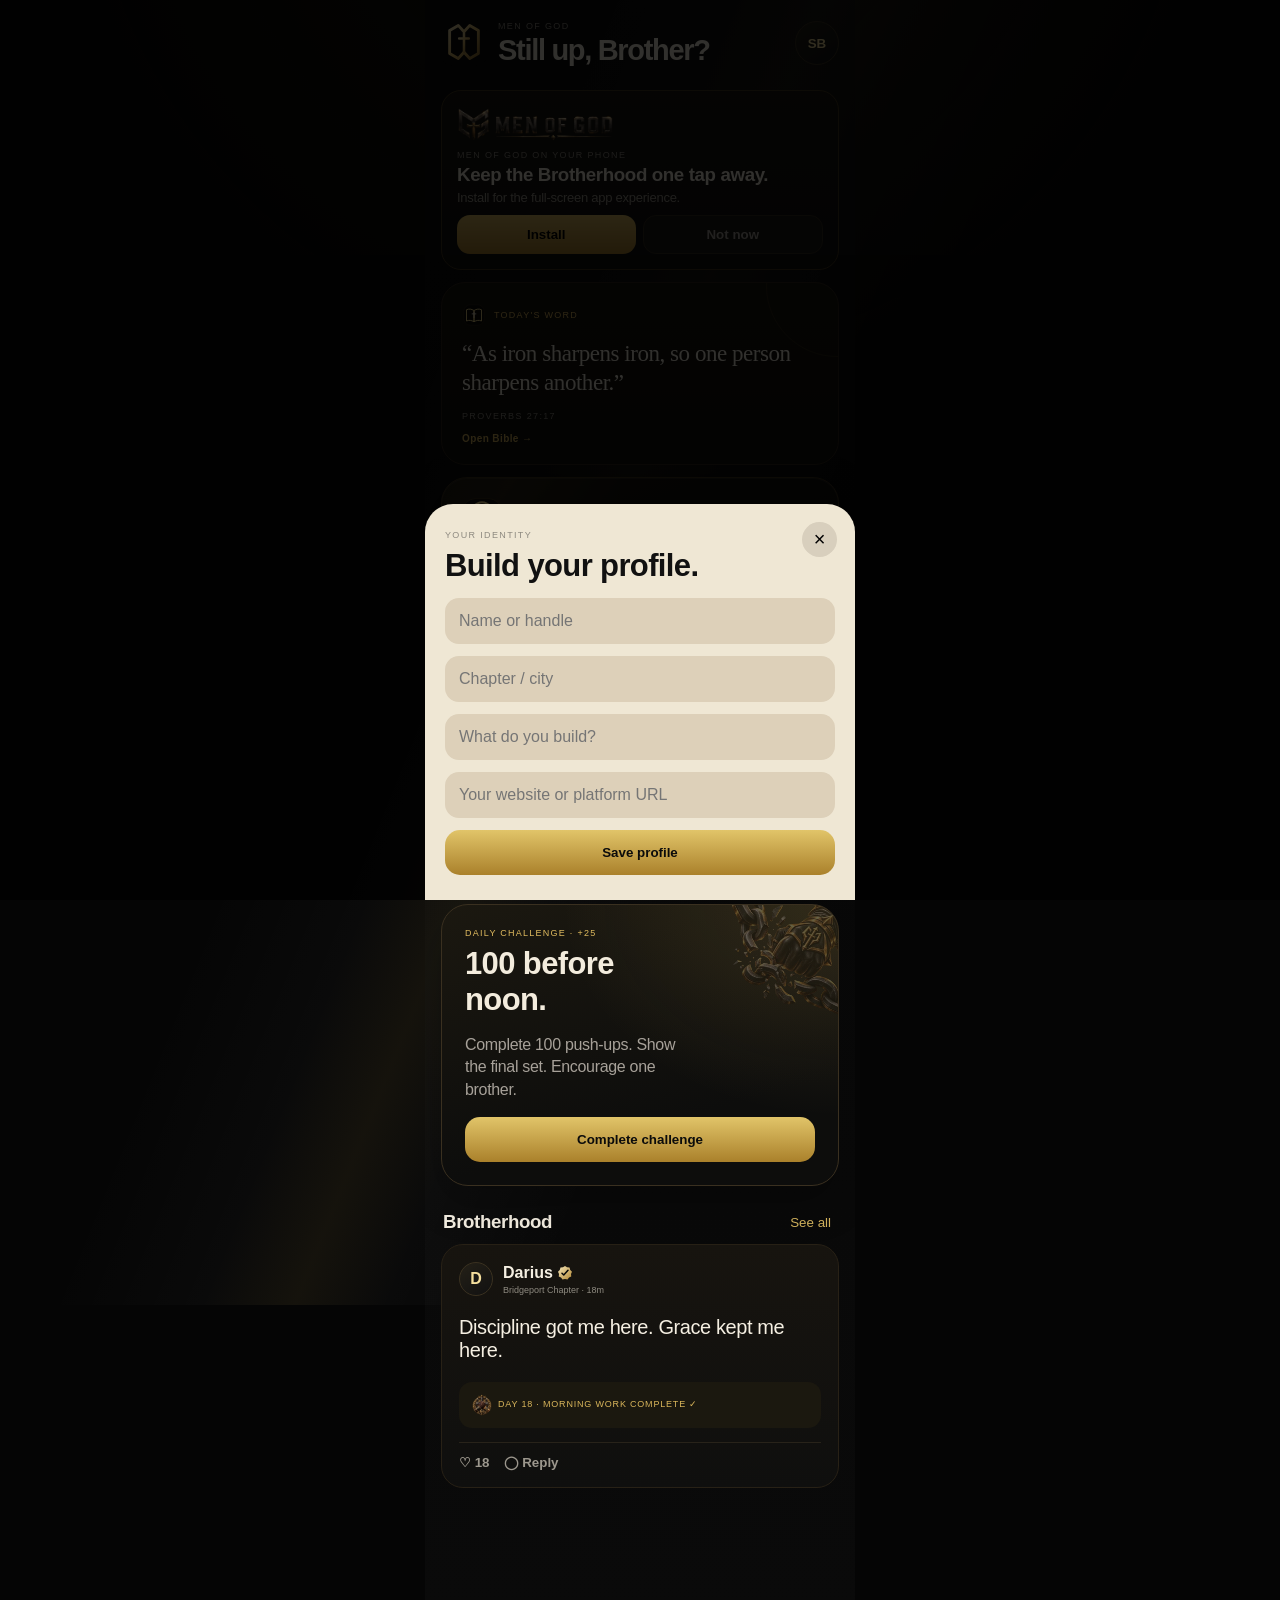
==== commit 8f853880: "Merge remote-tracking branch 'origin/claude/mog-asset-integration-v2' into claude/mog-asset-integrat" ====
--- a/index.html
+++ b/index.html
@@ -1 +1 @@
-<!doctype html><html lang="en"><head><meta charset="utf-8"><meta name="viewport" content="width=device-width,initial-scale=1,viewport-fit=cover"><meta name="theme-color" content="#070707"><meta name="apple-mobile-web-app-capable" content="yes"><meta name="apple-mobile-web-app-status-bar-style" content="black-translucent"><meta name="apple-mobile-web-app-title" content="Men of God"><meta name="mobile-web-app-capable" content="yes"><link rel="apple-touch-icon" href="assets/mog-mark.svg"><link rel="manifest" href="manifest.webmanifest"><link rel="icon" href="assets/mog-mark.svg"><title>Men of God</title><link rel="stylesheet" href="styles.css"><link rel="stylesheet" href="feature-mirror-bible.css"></head><body><main class="app"><section id="today" class="screen active"><header class="brandHeader"><div class="brandLock"><img src="assets/mog-mark.svg" alt="Men of God"><div><small>MEN OF GOD</small><h1 id="greeting">Good evening, Brother.</h1></div></div><button class="avatar profileJump">SB</button></header><div id="installCard" class="installCard"><img src="assets/lockup-horizontal-720.webp" alt="Men of God" style="width:118px;height:auto;margin-bottom:8px"><div><small>MEN OF GOD ON YOUR PHONE</small><h3>Keep the Brotherhood one tap away.</h3><p>Install for the full-screen app experience.</p></div><div class="installActions"><button id="installBtn">Install</button><button id="installSkip" class="later">Not now</button></div></div><button class="verse crestCard" id="dailyWordCard" type="button"><div class="crestRow"><img src="assets/bible-study.svg" alt=""><span>TODAY'S WORD</span></div><p id="todayWordText">“As iron sharpens iron, so one person sharpens another.”</p><small id="todayWordRef">PROVERBS 27:17</small><b class="openBibleHint">Open Bible →</b></button><section class="mirrorHub"><div class="featureKicker"><img src="assets/mirror-time.svg" alt=""><span>PRIVATE PRACTICE</span></div><div class="mirrorHubHead"><div><h2>Mirror Time</h2><p>Look yourself in the eyes. Build the man in the mirror.</p></div><span class="privateChip">PRIVATE</span></div><div class="mirrorModes"><button class="mirrorMode" data-mirror="prayer"><span class="modeArt prayerArt"><img src="assets/art-prayer-256.webp" alt=""></span><b>Prayer</b><small>Speak to God face to face.</small></button><button class="mirrorMode" data-mirror="forgive"><span class="modeArt"><img src="assets/mirror-forgive.svg" alt=""></span><b>Forgive Yourself</b><small>Release shame. Keep responsibility.</small></button><button class="mirrorMode" data-mirror="mantra"><span class="modeArt"><img src="assets/mirror-mantra.svg" alt=""></span><b>Mantras</b><small>Self · Family · Relationships</small></button></div><p class="mirrorPrivacyLine">Camera stays on your device. Mirror Time does not record or post video.</p></section><div class="stats"><div><span class="mogAssetStat"><img src="assets/crest-streak-256.webp" alt=""><b id="streakStat">12</b></span><span>WEEK STREAK</span></div><div><b class="talentValue"><img src="assets/talent.svg" alt=""> <span id="talentStat">1,480</span></b><span>TALENTS</span></div><div><span class="mogAssetStat"><img src="assets/badge-rank-128.webp" alt=""><b>Builder</b></span><span>RANK</span></div></div><article class="challenge"><img class="challengeAsset" src="assets/crest-breakthrough-256.webp" alt=""><div class="tag">DAILY CHALLENGE · +25</div><h2>100 before noon.</h2><p>Complete 100 push-ups. Show the final set. Encourage one brother.</p><button id="completeChallenge">Complete challenge</button></article><div class="sectionHead"><h3>Brotherhood</h3><button data-go="feed">See all</button></div><div id="todayFeed"><article class="miniPost"><div class="postTop"><div class="avatar sm">D</div><div><b>Darius <img class="verified" src="assets/verified.svg" alt="verified"></b><small>Bridgeport Chapter · 18m</small></div></div><p>Discipline got me here. Grace kept me here.</p><div class="proof"><img class="brotherhoodAsset" src="assets/crest-brotherhood-256.webp" alt="">DAY 18 · MORNING WORK COMPLETE ✓</div><div class="postActions"><button class="likeBtn">♡ <span>18</span></button><button class="commentBtn">◯ Reply</button></div></article></div></section><section id="feed" class="screen"><header class="brandHeader"><div><small>BROTHERHOOD</small><h1>The Feed</h1></div><button class="round" id="newPost">＋</button></header><div class="filters"><button class="selected" data-filter="all">For You</button><button data-filter="following">Following</button><button data-filter="discussion">Discussions</button></div><div id="feedList"><article class="videoPost feedItem" data-type="all"><div class="videoBg brandVideo"><div class="brandWatermark"><img src="assets/mark-gold-256.webp" alt=""></div><div class="videoCopy"><span>WEEKLY CHALLENGE</span><h2>Lead from the front.</h2><p>@silverback <img class="verified" src="assets/verified.svg" alt="verified"> · Atlanta Chapter</p></div><div class="actions"><button class="likeBtn">♡<small>84</small></button><button class="commentBtn">◯<small>12</small></button><button class="shareBtn">↗<small>Share</small></button></div></div></article><article class="textPost feedItem" data-type="discussion"><div class="postTop"><div class="avatar sm">M</div><div><b>Marcus</b><small>New Haven · 42m</small></div></div><h3>What does accountability actually look like between brothers?</h3><p>Not judgment. Not performance. What are we committing to when we tell another man “I got you”?</p><div class="postActions"><button class="likeBtn">♡ <span>31</span></button><button class="commentBtn">◯ <span>19</span> replies</button><button class="shareBtn">↗</button></div></article></div></section><section id="challenges" class="screen"><header><div><small>DISCIPLINE</small><h1>Challenges</h1></div><div class="talent"><img src="assets/talent.svg" alt=""> <span id="challengeTalents">1,480</span></div></header><div class="heroChallenge"><small>THIS WEEK</small><h2>7 Days of Iron</h2><p>Train your body. Read your word. Check on a brother. Seven straight days.</p><div class="progress"><i id="weekProgress" style="width:57%"></i></div><span id="weekProgressText">4 OF 7 DAYS</span></div><div class="challengeList"><article data-reward="25"><b>Body</b><h3>100 Push-ups</h3><span>+25 Talents</span><button class="challengeDone">Mark done</button></article><article data-reward="15"><b>Word</b><h3>Read Proverbs 27</h3><span>+15 Talents</span><button class="challengeDone">Mark done</button></article><article data-reward="20"><b>Brotherhood</b><h3>Call a brother</h3><span>+20 Talents</span><button class="challengeDone">Mark done</button></article></div></section><section id="brothers" class="screen"><header><div><small>COMMUNITY</small><h1>Brothers</h1></div><button class="round" id="searchBrothers">⌕</button></header><div class="chapter crestCard"><div class="chapterMark"><img src="assets/crest-brotherhood-256.webp" alt=""></div><small>YOUR CHAPTER</small><h2>Atlanta</h2><p>Founding Chapter · 128 brothers</p><button id="enterChapter">Enter chapter</button></div><h3>Brothers building</h3><div class="people"><article><div class="avatar">SB</div><div><b>SilverBack <img class="verified" src="assets/verified.svg" alt="verified"></b><small>Trainer · Builder</small></div><button class="viewBrother" data-name="SilverBack">View</button></article><article><div class="avatar">JM</div><div><b>James M.</b><small>Father · Servant</small></div><button class="viewBrother" data-name="James M.">View</button></article></div></section><section id="me" class="screen"><header><div><small>PROFILE</small><h1 id="profileHeader">Your Profile</h1></div><button class="round" id="editProfile">✎</button></header><div class="profileHero"><div class="profileMark"><img src="assets/mog-mark.svg" alt=""></div><div class="avatar xl" id="profileAvatar">M</div><h2 id="profileName">Brother</h2><p id="profileMeta">Founding Chapter</p><span>FOUNDING BROTHER</span></div><div class="stats"><div><b id="profileStreak">0</b><span>STREAK</span></div><div><b id="profileTalents">0</b><span>TALENTS</span></div><div><b id="profileProofs">0</b><span>PROOFS</span></div></div><button class="platform" id="platformLink">Add my platform ↗</button><div class="privateSummary"><img src="assets/mirror-time.svg" alt=""><div><small>PRIVATE PRACTICE</small><b id="mirrorSessionStat">0 Mirror Time sessions</b></div></div><div class="tabs"><b>Proof</b><span>Challenges</span><span>Brotherhood</span></div><div class="grid" id="profileGrid"><i></i><i></i><i></i><i></i></div></section><section id="bible" class="screen"><header class="bibleHeader"><button class="round" id="bibleBack">←</button><div style="flex:1"><small>THE WORD</small><h1>Bible</h1></div><img src="assets/bible-study.svg" alt=""></header><article class="bibleDaily"><small>DAILY WORD</small><blockquote id="bibleDailyText">As iron sharpens iron, so one person sharpens another.</blockquote><b id="bibleDailyRef">Proverbs 27:17</b><button id="openDailyChapter">Read the chapter</button></article><div class="bibleControls"><label>Translation / language<select id="bibleTranslation"><option value="kjv">King James Version · English</option></select></label><div class="bibleRow"><label>Book<select id="bibleBook"></select></label><label>Chapter<select id="bibleChapter"></select></label></div><small id="bibleLicense">Loading translation information…</small></div><div class="referenceJump"><label for="bibleJump">Jump to a reference</label><div><input id="bibleJump" placeholder="John 3:16"><button id="bibleJumpBtn">Go</button></div></div><div class="readerHead"><div><small id="readerTranslation">KJV</small><h2 id="readerTitle">Loading Bible…</h2></div><button id="bookmarkChapter">Save</button></div><div id="bibleReader" class="bibleReader"><p class="readerLoading">Loading the Word…</p></div><p class="providerNote">Choose a translation and language, then read by book and chapter. Saved verses stay on this device.</p></section><nav><button class="active" data-target="today">⌂<span>Today</span></button><button data-target="feed">▣<span>Feed</span></button><button data-target="challenges">◆<span>Challenges</span></button><button data-target="brothers">♙<span>Brothers</span></button><button data-target="me">●<span>Me</span></button></nav></main><div id="mirrorExperience" class="mirrorExperience" aria-hidden="true"><video id="mirrorVideo" autoplay playsinline muted></video><div class="mirrorFallback" id="mirrorFallback"><img src="assets/mirror-time.svg" alt=""><p>Camera unavailable. You can still use Mirror Time with the screen as your reflection prompt.</p></div><div class="mirrorShade"></div><div class="mirrorTop"><div class="mirrorIdentity"><img id="mirrorModeIcon" src="assets/mirror-prayer.svg" alt=""><div><small>MIRROR TIME · PRIVATE</small><b id="mirrorModeTitle">Prayer</b></div></div><button id="mirrorClose">×</button></div><div class="mirrorPromptWrap"><div id="mantraCategories" class="mantraCategories"><button class="active" data-mantra-category="self">Self</button><button data-mantra-category="family">Family</button><button data-mantra-category="relationships">Relationships</button></div><div class="mirrorStep" id="mirrorStepLabel">1 / 5</div><div class="mirrorPrompt" id="mirrorPrompt">Look yourself in the eyes.</div><p class="mirrorSupport" id="mirrorSupport">Take one slow breath. This moment stays private.</p><div class="mirrorControls"><button id="mirrorPrev" class="mirrorSecondary">Back</button><button id="mirrorNext">Next</button></div><button id="mirrorComplete" class="mirrorComplete">Complete privately</button><small class="mirrorPrivacy">No camera recording. No automatic posting. Only completion history is saved.</small></div></div><div id="composer" class="modal"><div class="sheet"><button class="close" data-close="composer">×</button><small>PROOF / POST</small><h2>Show the work.</h2><p>Photo, video, testimony, question, or proof. This is for your brothers.</p><label class="upload" for="proofFile">＋ Add photo or video<input id="proofFile" type="file" accept="image/*,video/*" hidden></label><div id="mediaPreview"></div><textarea id="postText" placeholder="What happened? What did you learn?"></textarea><button class="postBtn" id="publishPost">Post to Brotherhood</button></div></div><div id="commentsModal" class="modal"><div class="sheet"><button class="close" data-close="commentsModal">×</button><small>BROTHERHOOD</small><h2>Replies</h2><div id="commentList" class="commentList"></div><div class="replyRow"><input id="replyInput" placeholder="Say something useful"><button id="sendReply">Send</button></div></div></div><div id="profileModal" class="modal"><div class="sheet"><button class="close" data-close="profileModal">×</button><small>YOUR IDENTITY</small><h2>Build your profile.</h2><input id="nameInput" placeholder="Name or handle"><input id="chapterInput" placeholder="Chapter / city"><input id="roleInput" placeholder="What do you build?"><input id="platformInput" placeholder="Your website or platform URL"><button class="postBtn" id="saveProfile">Save profile</button></div></div><div id="iosInstall" class="modal"><div class="sheet"><button class="close" data-close="iosInstall">×</button><small>INSTALL ON IPHONE</small><h2>Add Men of God to your Home Screen.</h2><p>In Safari, tap Share, choose <b>Add to Home Screen</b>, then tap <b>Add</b>.</p><button class="postBtn" data-close="iosInstall">Got it</button></div></div><div id="toast" class="toast"></div><script src="app.js"></script><script src="feature-mirror-bible.js"></script></body></html>+<!doctype html><html lang="en"><head><meta charset="utf-8"><meta name="viewport" content="width=device-width,initial-scale=1,viewport-fit=cover"><meta name="theme-color" content="#070707"><meta name="apple-mobile-web-app-capable" content="yes"><meta name="apple-mobile-web-app-status-bar-style" content="black-translucent"><meta name="apple-mobile-web-app-title" content="Men of God"><meta name="mobile-web-app-capable" content="yes"><link rel="apple-touch-icon" href="assets/mog-mark.svg"><link rel="manifest" href="manifest.webmanifest"><link rel="icon" href="assets/mog-mark.svg"><title>Men of God</title><link rel="stylesheet" href="styles.css"><link rel="stylesheet" href="feature-mirror-bible.css"></head><body><main class="app"><section id="today" class="screen active"><header class="brandHeader"><div class="brandLock"><span class="brandMark" data-mog="primary-mark:micro" data-mog-where="Today · header" data-mog-label="Men of God"></span><div><small>MEN OF GOD</small><h1 id="greeting">Good evening, Brother.</h1></div></div><button class="avatar profileJump">SB</button></header><div id="installCard" class="installCard"><span class="installLockup" data-mog="horizontal-wordmark:lockup" data-mog-where="Today · install card" data-mog-label="Men of God"></span><div><small>MEN OF GOD ON YOUR PHONE</small><h3>Keep the Brotherhood one tap away.</h3><p>Install for the full-screen app experience.</p></div><div class="installActions"><button id="installBtn">Install</button><button id="installSkip" class="later">Not now</button></div></div><button class="verse crestCard" id="dailyWordCard" type="button"><div class="crestRow"><span class="crestGlyph" data-mog="bible-study:micro" data-mog-where="Today · Word card"></span><span>TODAY'S WORD</span></div><p id="todayWordText">“As iron sharpens iron, so one person sharpens another.”</p><small id="todayWordRef">PROVERBS 27:17</small><b class="openBibleHint">Open Bible →</b></button><section class="mirrorHub"><div class="featureKicker"><span data-mog="mirror-time:control" data-mog-where="Today · Mirror Time hub"></span><span>PRIVATE PRACTICE</span></div><div class="mirrorHubHead"><div><h2>Mirror Time</h2><p>Look yourself in the eyes. Build the man in the mirror.</p></div><span class="privateChip">PRIVATE</span></div><div class="mirrorModes"><button class="mirrorMode" data-mirror="prayer"><span class="modeArt prayerArt"><span data-mog="prayer:control" data-mog-where="Today · Mirror Time · Prayer mode"></span></span><b>Prayer</b><small>Speak to God face to face.</small></button><button class="mirrorMode" data-mirror="forgive"><span class="modeArt"><span data-mog="self-forgiveness:micro" data-mog-where="Today · Mirror Time · Forgive mode"></span></span><b>Forgive Yourself</b><small>Release shame. Keep responsibility.</small></button><button class="mirrorMode" data-mirror="mantra"><span class="modeArt"><span data-mog="mantras:micro" data-mog-where="Today · Mirror Time · Mantras mode"></span></span><b>Mantras</b><small>Self · Family · Relationships</small></button></div><p class="mirrorPrivacyLine">Camera stays on your device. Mirror Time does not record or post video.</p></section><div class="stats"><div><span class="mogAssetStat"><span class="statGlyph" data-mog="streak:control" data-mog-where="Today · streak stat"></span><b id="streakStat">12</b></span><span>WEEK STREAK</span></div><div><b class="talentValue"><span data-mog="talents:micro" data-mog-where="Today · Talents stat"></span> <span id="talentStat">1,480</span></b><span>TALENTS</span></div><div><span class="mogAssetStat"><span class="statGlyph" data-mog="rank:micro" data-mog-where="Today · rank stat"></span><b>Builder</b></span><span>RANK</span></div></div><article class="challenge"><span class="challengeAsset" data-mog="challenge:control" data-mog-where="Today · daily challenge"></span><div class="tag">DAILY CHALLENGE · +25</div><h2>100 before noon.</h2><p>Complete 100 push-ups. Show the final set. Encourage one brother.</p><button id="completeChallenge">Complete challenge</button></article><div class="sectionHead"><h3>Brotherhood</h3><button data-go="feed">See all</button></div><div id="todayFeed"><article class="miniPost"><div class="postTop"><div class="avatar sm">D</div><div><b>Darius <span class="verified" data-mog="verified:micro" data-mog-where="Today · verified name" data-mog-label="Verified"></span></b><small>Bridgeport Chapter · 18m</small></div></div><p>Discipline got me here. Grace kept me here.</p><div class="proof"><span class="brotherhoodAsset" data-mog="brotherhood:control" data-mog-where="Today · brotherhood accent"></span>DAY 18 · MORNING WORK COMPLETE ✓</div><div class="postActions"><button class="likeBtn">♡ <span>18</span></button><button class="commentBtn">◯ Reply</button></div></article></div></section><section id="feed" class="screen"><header class="brandHeader"><div><small>BROTHERHOOD</small><h1>The Feed</h1></div><button class="round" id="newPost">＋</button></header><div class="filters"><button class="selected" data-filter="all">For You</button><button data-filter="following">Following</button><button data-filter="discussion">Discussions</button></div><div id="feedList"><article class="videoPost feedItem" data-type="all"><div class="videoBg brandVideo"><div class="brandWatermark"><span data-mog="primary-mark:control" data-mog-where="Feed · brand watermark"></span></div><div class="videoCopy"><span>WEEKLY CHALLENGE</span><h2>Lead from the front.</h2><p>@silverback <span class="verified" data-mog="verified:micro" data-mog-where="Feed · verified name" data-mog-label="Verified"></span> · Atlanta Chapter</p></div><div class="actions"><button class="likeBtn">♡<small>84</small></button><button class="commentBtn">◯<small>12</small></button><button class="shareBtn">↗<small>Share</small></button></div></div></article><article class="textPost feedItem" data-type="discussion"><div class="postTop"><div class="avatar sm">M</div><div><b>Marcus</b><small>New Haven · 42m</small></div></div><h3>What does accountability actually look like between brothers?</h3><p>Not judgment. Not performance. What are we committing to when we tell another man “I got you”?</p><div class="postActions"><button class="likeBtn">♡ <span>31</span></button><button class="commentBtn">◯ <span>19</span> replies</button><button class="shareBtn">↗</button></div></article></div></section><section id="challenges" class="screen"><header><div><small>DISCIPLINE</small><h1>Challenges</h1></div><div class="talent"><span data-mog="talents:micro" data-mog-where="Challenges · Talents pill"></span> <span id="challengeTalents">1,480</span></div></header><div class="heroChallenge"><small>THIS WEEK</small><h2>7 Days of Iron</h2><p>Train your body. Read your word. Check on a brother. Seven straight days.</p><div class="progress"><i id="weekProgress" style="width:57%"></i></div><span id="weekProgressText">4 OF 7 DAYS</span></div><div class="challengeList"><article data-reward="25"><b>Body</b><h3>100 Push-ups</h3><span>+25 Talents</span><button class="challengeDone">Mark done</button></article><article data-reward="15"><b>Word</b><h3>Read Proverbs 27</h3><span>+15 Talents</span><button class="challengeDone">Mark done</button></article><article data-reward="20"><b>Brotherhood</b><h3>Call a brother</h3><span>+20 Talents</span><button class="challengeDone">Mark done</button></article></div></section><section id="brothers" class="screen"><header><div><small>COMMUNITY</small><h1>Brothers</h1></div><button class="round" id="searchBrothers">⌕</button></header><div class="chapter crestCard"><div class="chapterMark"><span data-mog="brotherhood:control" data-mog-where="Brothers · chapter card"></span></div><small>YOUR CHAPTER</small><h2>Atlanta</h2><p>Founding Chapter · 128 brothers</p><button id="enterChapter">Enter chapter</button></div><h3>Brothers building</h3><div class="people"><article><div class="avatar">SB</div><div><b>SilverBack <span class="verified" data-mog="verified:micro" data-mog-where="Brothers · verified name" data-mog-label="Verified"></span></b><small>Trainer · Builder</small></div><button class="viewBrother" data-name="SilverBack">View</button></article><article><div class="avatar">JM</div><div><b>James M.</b><small>Father · Servant</small></div><button class="viewBrother" data-name="James M.">View</button></article></div></section><section id="me" class="screen"><header><div><small>PROFILE</small><h1 id="profileHeader">Your Profile</h1></div><button class="round" id="editProfile">✎</button></header><div class="profileHero"><div class="profileMark"><span data-mog="primary-mark:micro" data-mog-where="Me · profile watermark"></span></div><div class="avatar xl" id="profileAvatar">M</div><h2 id="profileName">Brother</h2><p id="profileMeta">Founding Chapter</p><span>FOUNDING BROTHER</span></div><div class="stats"><div><b id="profileStreak">0</b><span>STREAK</span></div><div><b id="profileTalents">0</b><span>TALENTS</span></div><div><b id="profileProofs">0</b><span>PROOFS</span></div></div><button class="platform" id="platformLink">Add my platform ↗</button><div class="privateSummary"><span data-mog="mirror-time:control" data-mog-where="Me · private practice summary"></span><div><small>PRIVATE PRACTICE</small><b id="mirrorSessionStat">0 Mirror Time sessions</b></div></div><div class="tabs"><b>Proof</b><span>Challenges</span><span>Brotherhood</span></div><div class="grid" id="profileGrid"><i></i><i></i><i></i><i></i></div></section><section id="bible" class="screen"><header class="bibleHeader"><button class="round" id="bibleBack">←</button><div style="flex:1"><small>THE WORD</small><h1>Bible</h1></div><span data-mog="bible-study:micro" data-mog-where="Bible · header"></span></header><article class="bibleDaily"><small>DAILY WORD</small><blockquote id="bibleDailyText">As iron sharpens iron, so one person sharpens another.</blockquote><b id="bibleDailyRef">Proverbs 27:17</b><button id="openDailyChapter">Read the chapter</button></article><div class="bibleControls"><label>Translation / language<select id="bibleTranslation"><option value="kjv">King James Version · English</option></select></label><div class="bibleRow"><label>Book<select id="bibleBook"></select></label><label>Chapter<select id="bibleChapter"></select></label></div><small id="bibleLicense">Loading translation information…</small></div><div class="referenceJump"><label for="bibleJump">Jump to a reference</label><div><input id="bibleJump" placeholder="John 3:16"><button id="bibleJumpBtn">Go</button></div></div><div class="readerHead"><div><small id="readerTranslation">KJV</small><h2 id="readerTitle">Loading Bible…</h2></div><button id="bookmarkChapter">Save</button></div><div id="bibleReader" class="bibleReader"><p class="readerLoading">Loading the Word…</p></div><p class="providerNote">Choose a translation and language, then read by book and chapter. Saved verses stay on this device.</p></section><nav><button class="active" data-target="today">⌂<span>Today</span></button><button data-target="feed">▣<span>Feed</span></button><button data-target="challenges" data-mog-generic="challenge:micro" data-mog-where="Bottom nav · Challenges">◆<span>Challenges</span></button><button data-target="brothers" data-mog-generic="brotherhood:micro" data-mog-where="Bottom nav · Brothers">♙<span>Brothers</span></button><button data-target="me">●<span>Me</span></button></nav></main><div id="mirrorExperience" class="mirrorExperience" aria-hidden="true"><video id="mirrorVideo" autoplay playsinline muted></video><div class="mirrorFallback" id="mirrorFallback"><span data-mog="mirror-time:control" data-mog-where="Mirror Time · camera fallback"></span><p>Camera unavailable. You can still use Mirror Time with the screen as your reflection prompt.</p></div><div class="mirrorShade"></div><div class="mirrorTop"><div class="mirrorIdentity"><span id="mirrorModeIcon" data-mog="mirror-prayer:micro" data-mog-where="Mirror Time · live session"></span><div><small>MIRROR TIME · PRIVATE</small><b id="mirrorModeTitle">Prayer</b></div></div><button id="mirrorClose">×</button></div><div class="mirrorPromptWrap"><div id="mantraCategories" class="mantraCategories"><button class="active" data-mantra-category="self">Self</button><button data-mantra-category="family">Family</button><button data-mantra-category="relationships">Relationships</button></div><div class="mirrorStep" id="mirrorStepLabel">1 / 5</div><div class="mirrorPrompt" id="mirrorPrompt">Look yourself in the eyes.</div><p class="mirrorSupport" id="mirrorSupport">Take one slow breath. This moment stays private.</p><div class="mirrorControls"><button id="mirrorPrev" class="mirrorSecondary">Back</button><button id="mirrorNext">Next</button></div><button id="mirrorComplete" class="mirrorComplete">Complete privately</button><small class="mirrorPrivacy">No camera recording. No automatic posting. Only completion history is saved.</small></div></div><div id="composer" class="modal"><div class="sheet"><button class="close" data-close="composer">×</button><small>PROOF / POST</small><h2>Show the work.</h2><p>Photo, video, testimony, question, or proof. This is for your brothers.</p><label class="upload" for="proofFile">＋ Add photo or video<input id="proofFile" type="file" accept="image/*,video/*" hidden></label><div id="mediaPreview"></div><textarea id="postText" placeholder="What happened? What did you learn?"></textarea><button class="postBtn" id="publishPost">Post to Brotherhood</button></div></div><div id="commentsModal" class="modal"><div class="sheet"><button class="close" data-close="commentsModal">×</button><small>BROTHERHOOD</small><h2>Replies</h2><div id="commentList" class="commentList"></div><div class="replyRow"><input id="replyInput" placeholder="Say something useful"><button id="sendReply">Send</button></div></div></div><div id="profileModal" class="modal"><div class="sheet"><button class="close" data-close="profileModal">×</button><small>YOUR IDENTITY</small><h2>Build your profile.</h2><input id="nameInput" placeholder="Name or handle"><input id="chapterInput" placeholder="Chapter / city"><input id="roleInput" placeholder="What do you build?"><input id="platformInput" placeholder="Your website or platform URL"><button class="postBtn" id="saveProfile">Save profile</button></div></div><div id="iosInstall" class="modal"><div class="sheet"><button class="close" data-close="iosInstall">×</button><small>INSTALL ON IPHONE</small><h2>Add Men of God to your Home Screen.</h2><p>In Safari, tap Share, choose <b>Add to Home Screen</b>, then tap <b>Add</b>.</p><button class="postBtn" data-close="iosInstall">Got it</button></div></div><div id="toast" class="toast"></div><script src="assets/registry.js"></script><script src="app.js"></script><script src="feature-mirror-bible.js"></script></body></html>
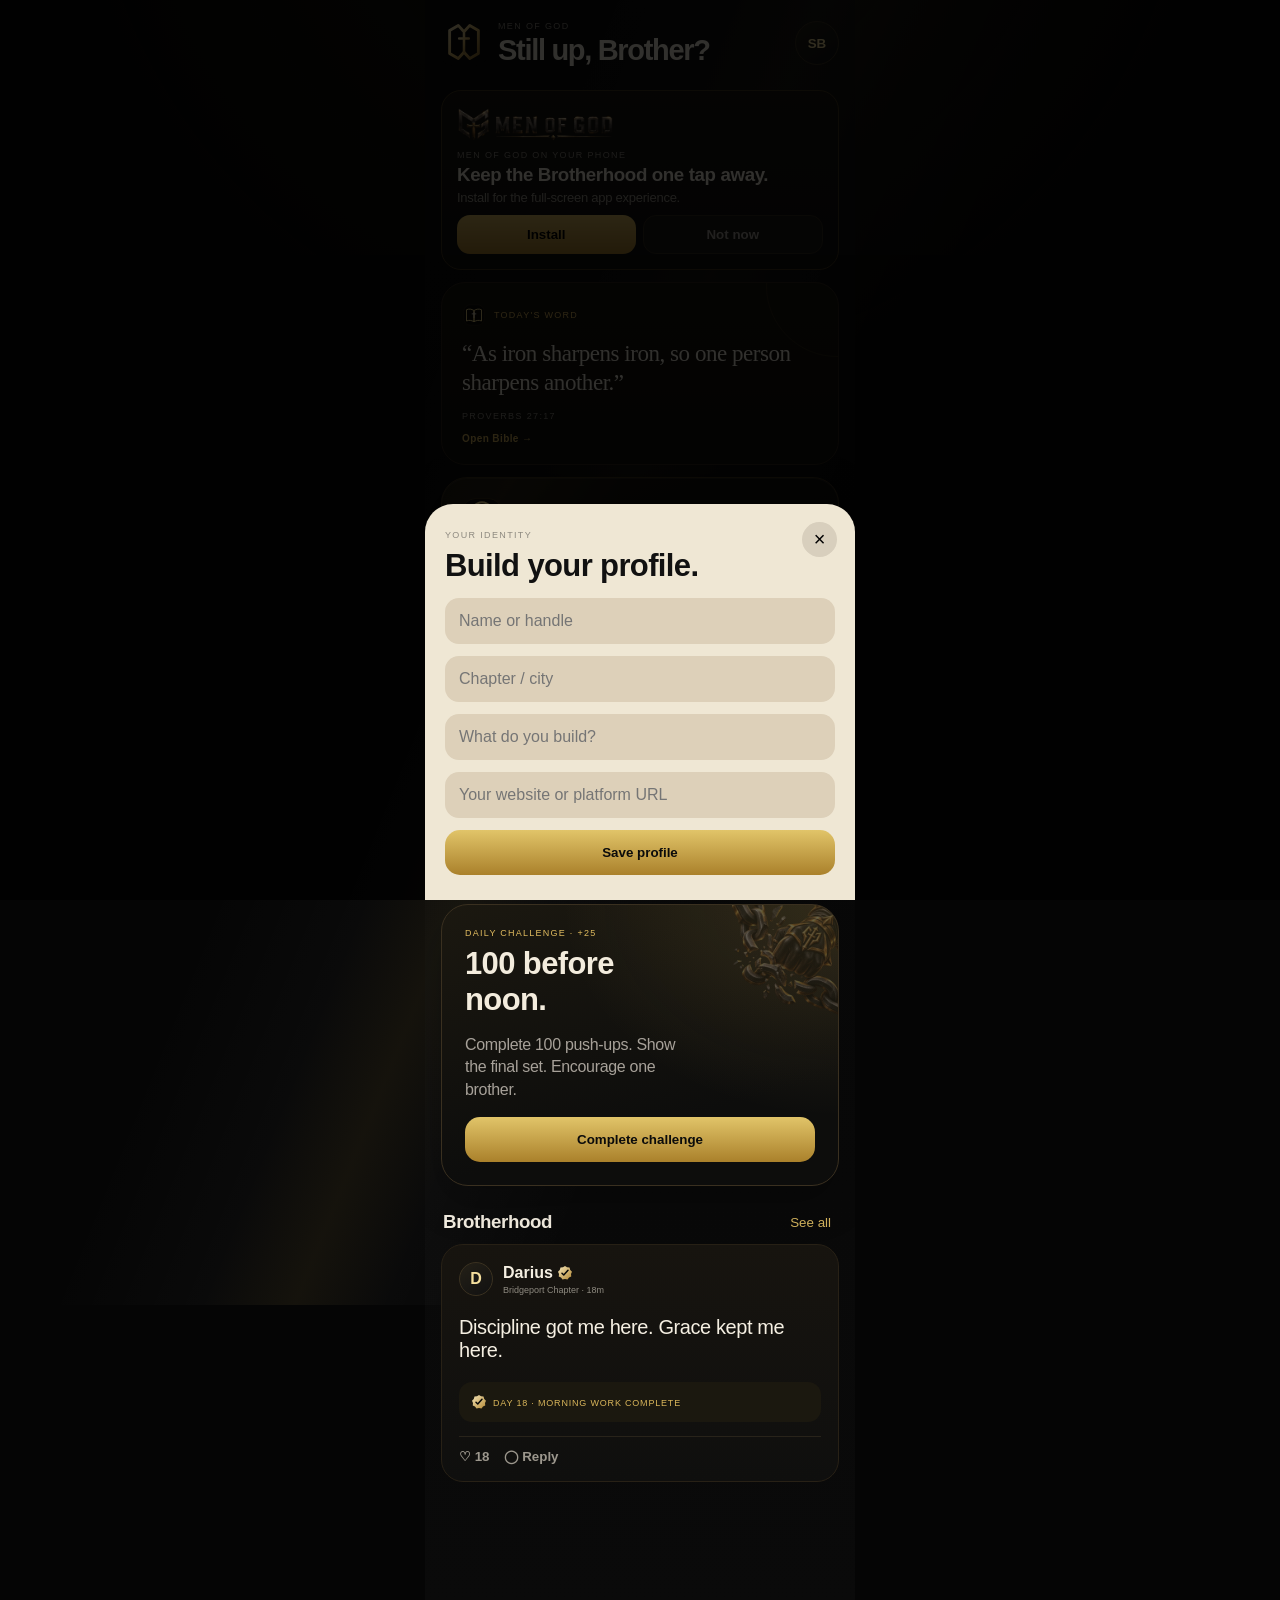
==== commit 00a12a1e: "Bring the merged Mirror Time and Bible surfaces under the registry The branch gained the Mirror Time" ====
--- a/index.html
+++ b/index.html
@@ -1 +1 @@
-<!doctype html><html lang="en"><head><meta charset="utf-8"><meta name="viewport" content="width=device-width,initial-scale=1,viewport-fit=cover"><meta name="theme-color" content="#070707"><meta name="apple-mobile-web-app-capable" content="yes"><meta name="apple-mobile-web-app-status-bar-style" content="black-translucent"><meta name="apple-mobile-web-app-title" content="Men of God"><meta name="mobile-web-app-capable" content="yes"><link rel="apple-touch-icon" href="assets/mog-mark.svg"><link rel="manifest" href="manifest.webmanifest"><link rel="icon" href="assets/mog-mark.svg"><title>Men of God</title><link rel="stylesheet" href="styles.css"><link rel="stylesheet" href="feature-mirror-bible.css"></head><body><main class="app"><section id="today" class="screen active"><header class="brandHeader"><div class="brandLock"><span class="brandMark" data-mog="primary-mark:micro" data-mog-where="Today · header" data-mog-label="Men of God"></span><div><small>MEN OF GOD</small><h1 id="greeting">Good evening, Brother.</h1></div></div><button class="avatar profileJump">SB</button></header><div id="installCard" class="installCard"><span class="installLockup" data-mog="horizontal-wordmark:lockup" data-mog-where="Today · install card" data-mog-label="Men of God"></span><div><small>MEN OF GOD ON YOUR PHONE</small><h3>Keep the Brotherhood one tap away.</h3><p>Install for the full-screen app experience.</p></div><div class="installActions"><button id="installBtn">Install</button><button id="installSkip" class="later">Not now</button></div></div><button class="verse crestCard" id="dailyWordCard" type="button"><div class="crestRow"><span class="crestGlyph" data-mog="bible-study:micro" data-mog-where="Today · Word card"></span><span>TODAY'S WORD</span></div><p id="todayWordText">“As iron sharpens iron, so one person sharpens another.”</p><small id="todayWordRef">PROVERBS 27:17</small><b class="openBibleHint">Open Bible →</b></button><section class="mirrorHub"><div class="featureKicker"><span data-mog="mirror-time:control" data-mog-where="Today · Mirror Time hub"></span><span>PRIVATE PRACTICE</span></div><div class="mirrorHubHead"><div><h2>Mirror Time</h2><p>Look yourself in the eyes. Build the man in the mirror.</p></div><span class="privateChip">PRIVATE</span></div><div class="mirrorModes"><button class="mirrorMode" data-mirror="prayer"><span class="modeArt prayerArt"><span data-mog="prayer:control" data-mog-where="Today · Mirror Time · Prayer mode"></span></span><b>Prayer</b><small>Speak to God face to face.</small></button><button class="mirrorMode" data-mirror="forgive"><span class="modeArt"><span data-mog="self-forgiveness:micro" data-mog-where="Today · Mirror Time · Forgive mode"></span></span><b>Forgive Yourself</b><small>Release shame. Keep responsibility.</small></button><button class="mirrorMode" data-mirror="mantra"><span class="modeArt"><span data-mog="mantras:micro" data-mog-where="Today · Mirror Time · Mantras mode"></span></span><b>Mantras</b><small>Self · Family · Relationships</small></button></div><p class="mirrorPrivacyLine">Camera stays on your device. Mirror Time does not record or post video.</p></section><div class="stats"><div><span class="mogAssetStat"><span class="statGlyph" data-mog="streak:control" data-mog-where="Today · streak stat"></span><b id="streakStat">12</b></span><span>WEEK STREAK</span></div><div><b class="talentValue"><span data-mog="talents:micro" data-mog-where="Today · Talents stat"></span> <span id="talentStat">1,480</span></b><span>TALENTS</span></div><div><span class="mogAssetStat"><span class="statGlyph" data-mog="rank:micro" data-mog-where="Today · rank stat"></span><b>Builder</b></span><span>RANK</span></div></div><article class="challenge"><span class="challengeAsset" data-mog="challenge:control" data-mog-where="Today · daily challenge"></span><div class="tag">DAILY CHALLENGE · +25</div><h2>100 before noon.</h2><p>Complete 100 push-ups. Show the final set. Encourage one brother.</p><button id="completeChallenge">Complete challenge</button></article><div class="sectionHead"><h3>Brotherhood</h3><button data-go="feed">See all</button></div><div id="todayFeed"><article class="miniPost"><div class="postTop"><div class="avatar sm">D</div><div><b>Darius <span class="verified" data-mog="verified:micro" data-mog-where="Today · verified name" data-mog-label="Verified"></span></b><small>Bridgeport Chapter · 18m</small></div></div><p>Discipline got me here. Grace kept me here.</p><div class="proof"><span class="brotherhoodAsset" data-mog="brotherhood:control" data-mog-where="Today · brotherhood accent"></span>DAY 18 · MORNING WORK COMPLETE ✓</div><div class="postActions"><button class="likeBtn">♡ <span>18</span></button><button class="commentBtn">◯ Reply</button></div></article></div></section><section id="feed" class="screen"><header class="brandHeader"><div><small>BROTHERHOOD</small><h1>The Feed</h1></div><button class="round" id="newPost">＋</button></header><div class="filters"><button class="selected" data-filter="all">For You</button><button data-filter="following">Following</button><button data-filter="discussion">Discussions</button></div><div id="feedList"><article class="videoPost feedItem" data-type="all"><div class="videoBg brandVideo"><div class="brandWatermark"><span data-mog="primary-mark:control" data-mog-where="Feed · brand watermark"></span></div><div class="videoCopy"><span>WEEKLY CHALLENGE</span><h2>Lead from the front.</h2><p>@silverback <span class="verified" data-mog="verified:micro" data-mog-where="Feed · verified name" data-mog-label="Verified"></span> · Atlanta Chapter</p></div><div class="actions"><button class="likeBtn">♡<small>84</small></button><button class="commentBtn">◯<small>12</small></button><button class="shareBtn">↗<small>Share</small></button></div></div></article><article class="textPost feedItem" data-type="discussion"><div class="postTop"><div class="avatar sm">M</div><div><b>Marcus</b><small>New Haven · 42m</small></div></div><h3>What does accountability actually look like between brothers?</h3><p>Not judgment. Not performance. What are we committing to when we tell another man “I got you”?</p><div class="postActions"><button class="likeBtn">♡ <span>31</span></button><button class="commentBtn">◯ <span>19</span> replies</button><button class="shareBtn">↗</button></div></article></div></section><section id="challenges" class="screen"><header><div><small>DISCIPLINE</small><h1>Challenges</h1></div><div class="talent"><span data-mog="talents:micro" data-mog-where="Challenges · Talents pill"></span> <span id="challengeTalents">1,480</span></div></header><div class="heroChallenge"><small>THIS WEEK</small><h2>7 Days of Iron</h2><p>Train your body. Read your word. Check on a brother. Seven straight days.</p><div class="progress"><i id="weekProgress" style="width:57%"></i></div><span id="weekProgressText">4 OF 7 DAYS</span></div><div class="challengeList"><article data-reward="25"><b>Body</b><h3>100 Push-ups</h3><span>+25 Talents</span><button class="challengeDone">Mark done</button></article><article data-reward="15"><b>Word</b><h3>Read Proverbs 27</h3><span>+15 Talents</span><button class="challengeDone">Mark done</button></article><article data-reward="20"><b>Brotherhood</b><h3>Call a brother</h3><span>+20 Talents</span><button class="challengeDone">Mark done</button></article></div></section><section id="brothers" class="screen"><header><div><small>COMMUNITY</small><h1>Brothers</h1></div><button class="round" id="searchBrothers">⌕</button></header><div class="chapter crestCard"><div class="chapterMark"><span data-mog="brotherhood:control" data-mog-where="Brothers · chapter card"></span></div><small>YOUR CHAPTER</small><h2>Atlanta</h2><p>Founding Chapter · 128 brothers</p><button id="enterChapter">Enter chapter</button></div><h3>Brothers building</h3><div class="people"><article><div class="avatar">SB</div><div><b>SilverBack <span class="verified" data-mog="verified:micro" data-mog-where="Brothers · verified name" data-mog-label="Verified"></span></b><small>Trainer · Builder</small></div><button class="viewBrother" data-name="SilverBack">View</button></article><article><div class="avatar">JM</div><div><b>James M.</b><small>Father · Servant</small></div><button class="viewBrother" data-name="James M.">View</button></article></div></section><section id="me" class="screen"><header><div><small>PROFILE</small><h1 id="profileHeader">Your Profile</h1></div><button class="round" id="editProfile">✎</button></header><div class="profileHero"><div class="profileMark"><span data-mog="primary-mark:micro" data-mog-where="Me · profile watermark"></span></div><div class="avatar xl" id="profileAvatar">M</div><h2 id="profileName">Brother</h2><p id="profileMeta">Founding Chapter</p><span>FOUNDING BROTHER</span></div><div class="stats"><div><b id="profileStreak">0</b><span>STREAK</span></div><div><b id="profileTalents">0</b><span>TALENTS</span></div><div><b id="profileProofs">0</b><span>PROOFS</span></div></div><button class="platform" id="platformLink">Add my platform ↗</button><div class="privateSummary"><span data-mog="mirror-time:control" data-mog-where="Me · private practice summary"></span><div><small>PRIVATE PRACTICE</small><b id="mirrorSessionStat">0 Mirror Time sessions</b></div></div><div class="tabs"><b>Proof</b><span>Challenges</span><span>Brotherhood</span></div><div class="grid" id="profileGrid"><i></i><i></i><i></i><i></i></div></section><section id="bible" class="screen"><header class="bibleHeader"><button class="round" id="bibleBack">←</button><div style="flex:1"><small>THE WORD</small><h1>Bible</h1></div><span data-mog="bible-study:micro" data-mog-where="Bible · header"></span></header><article class="bibleDaily"><small>DAILY WORD</small><blockquote id="bibleDailyText">As iron sharpens iron, so one person sharpens another.</blockquote><b id="bibleDailyRef">Proverbs 27:17</b><button id="openDailyChapter">Read the chapter</button></article><div class="bibleControls"><label>Translation / language<select id="bibleTranslation"><option value="kjv">King James Version · English</option></select></label><div class="bibleRow"><label>Book<select id="bibleBook"></select></label><label>Chapter<select id="bibleChapter"></select></label></div><small id="bibleLicense">Loading translation information…</small></div><div class="referenceJump"><label for="bibleJump">Jump to a reference</label><div><input id="bibleJump" placeholder="John 3:16"><button id="bibleJumpBtn">Go</button></div></div><div class="readerHead"><div><small id="readerTranslation">KJV</small><h2 id="readerTitle">Loading Bible…</h2></div><button id="bookmarkChapter">Save</button></div><div id="bibleReader" class="bibleReader"><p class="readerLoading">Loading the Word…</p></div><p class="providerNote">Choose a translation and language, then read by book and chapter. Saved verses stay on this device.</p></section><nav><button class="active" data-target="today">⌂<span>Today</span></button><button data-target="feed">▣<span>Feed</span></button><button data-target="challenges" data-mog-generic="challenge:micro" data-mog-where="Bottom nav · Challenges">◆<span>Challenges</span></button><button data-target="brothers" data-mog-generic="brotherhood:micro" data-mog-where="Bottom nav · Brothers">♙<span>Brothers</span></button><button data-target="me">●<span>Me</span></button></nav></main><div id="mirrorExperience" class="mirrorExperience" aria-hidden="true"><video id="mirrorVideo" autoplay playsinline muted></video><div class="mirrorFallback" id="mirrorFallback"><span data-mog="mirror-time:control" data-mog-where="Mirror Time · camera fallback"></span><p>Camera unavailable. You can still use Mirror Time with the screen as your reflection prompt.</p></div><div class="mirrorShade"></div><div class="mirrorTop"><div class="mirrorIdentity"><span id="mirrorModeIcon" data-mog="mirror-prayer:micro" data-mog-where="Mirror Time · live session"></span><div><small>MIRROR TIME · PRIVATE</small><b id="mirrorModeTitle">Prayer</b></div></div><button id="mirrorClose">×</button></div><div class="mirrorPromptWrap"><div id="mantraCategories" class="mantraCategories"><button class="active" data-mantra-category="self">Self</button><button data-mantra-category="family">Family</button><button data-mantra-category="relationships">Relationships</button></div><div class="mirrorStep" id="mirrorStepLabel">1 / 5</div><div class="mirrorPrompt" id="mirrorPrompt">Look yourself in the eyes.</div><p class="mirrorSupport" id="mirrorSupport">Take one slow breath. This moment stays private.</p><div class="mirrorControls"><button id="mirrorPrev" class="mirrorSecondary">Back</button><button id="mirrorNext">Next</button></div><button id="mirrorComplete" class="mirrorComplete">Complete privately</button><small class="mirrorPrivacy">No camera recording. No automatic posting. Only completion history is saved.</small></div></div><div id="composer" class="modal"><div class="sheet"><button class="close" data-close="composer">×</button><small>PROOF / POST</small><h2>Show the work.</h2><p>Photo, video, testimony, question, or proof. This is for your brothers.</p><label class="upload" for="proofFile">＋ Add photo or video<input id="proofFile" type="file" accept="image/*,video/*" hidden></label><div id="mediaPreview"></div><textarea id="postText" placeholder="What happened? What did you learn?"></textarea><button class="postBtn" id="publishPost">Post to Brotherhood</button></div></div><div id="commentsModal" class="modal"><div class="sheet"><button class="close" data-close="commentsModal">×</button><small>BROTHERHOOD</small><h2>Replies</h2><div id="commentList" class="commentList"></div><div class="replyRow"><input id="replyInput" placeholder="Say something useful"><button id="sendReply">Send</button></div></div></div><div id="profileModal" class="modal"><div class="sheet"><button class="close" data-close="profileModal">×</button><small>YOUR IDENTITY</small><h2>Build your profile.</h2><input id="nameInput" placeholder="Name or handle"><input id="chapterInput" placeholder="Chapter / city"><input id="roleInput" placeholder="What do you build?"><input id="platformInput" placeholder="Your website or platform URL"><button class="postBtn" id="saveProfile">Save profile</button></div></div><div id="iosInstall" class="modal"><div class="sheet"><button class="close" data-close="iosInstall">×</button><small>INSTALL ON IPHONE</small><h2>Add Men of God to your Home Screen.</h2><p>In Safari, tap Share, choose <b>Add to Home Screen</b>, then tap <b>Add</b>.</p><button class="postBtn" data-close="iosInstall">Got it</button></div></div><div id="toast" class="toast"></div><script src="assets/registry.js"></script><script src="app.js"></script><script src="feature-mirror-bible.js"></script></body></html>+<!doctype html><html lang="en"><head><meta charset="utf-8"><meta name="viewport" content="width=device-width,initial-scale=1,viewport-fit=cover"><meta name="theme-color" content="#070707"><meta name="apple-mobile-web-app-capable" content="yes"><meta name="apple-mobile-web-app-status-bar-style" content="black-translucent"><meta name="apple-mobile-web-app-title" content="Men of God"><meta name="mobile-web-app-capable" content="yes"><link rel="apple-touch-icon" href="assets/apple-touch-icon.png"><link rel="manifest" href="manifest.webmanifest"><link rel="icon" href="assets/app-icon-192.png"><link rel="icon" type="image/svg+xml" href="assets/mog-mark.svg"><title>Men of God</title><link rel="stylesheet" href="styles.css"><link rel="stylesheet" href="feature-mirror-bible.css"></head><body><main class="app"><section id="today" class="screen active"><header class="brandHeader"><div class="brandLock"><span class="brandMark" data-mog="primary-mark:micro" data-mog-where="Today · header" data-mog-label="Men of God"></span><div><small>MEN OF GOD</small><h1 id="greeting">Good evening, Brother.</h1></div></div><button class="avatar profileJump">SB</button></header><div id="installCard" class="installCard"><span class="installLockup" data-mog="horizontal-wordmark:lockup" data-mog-where="Today · install card" data-mog-label="Men of God"></span><div><small>MEN OF GOD ON YOUR PHONE</small><h3>Keep the Brotherhood one tap away.</h3><p>Install for the full-screen app experience.</p></div><div class="installActions"><button id="installBtn">Install</button><button id="installSkip" class="later">Not now</button></div></div><button class="verse crestCard" id="dailyWordCard" type="button"><div class="crestRow"><span class="crestGlyph" data-mog="bible-study:micro" data-mog-where="Today · Word card"></span><span>TODAY'S WORD</span></div><p id="todayWordText">“As iron sharpens iron, so one person sharpens another.”</p><small id="todayWordRef">PROVERBS 27:17</small><b class="openBibleHint">Open Bible →</b></button><section class="mirrorHub"><div class="featureKicker"><span data-mog="mirror-time:control" data-mog-where="Today · Mirror Time hub"></span><span>PRIVATE PRACTICE</span></div><div class="mirrorHubHead"><div><h2>Mirror Time</h2><p>Look yourself in the eyes. Build the man in the mirror.</p></div><span class="privateChip">PRIVATE</span></div><div class="mirrorModes"><button class="mirrorMode" data-mirror="prayer"><span class="modeArt prayerArt"><span data-mog="prayer:control" data-mog-where="Today · Mirror Time · Prayer mode"></span></span><b>Prayer</b><small>Speak to God face to face.</small></button><button class="mirrorMode" data-mirror="forgive"><span class="modeArt"><span data-mog="self-forgiveness:micro" data-mog-where="Today · Mirror Time · Forgive mode"></span></span><b>Forgive Yourself</b><small>Release shame. Keep responsibility.</small></button><button class="mirrorMode" data-mirror="mantra"><span class="modeArt"><span data-mog="mantras:micro" data-mog-where="Today · Mirror Time · Mantras mode"></span></span><b>Mantras</b><small>Self · Family · Relationships</small></button></div><p class="mirrorPrivacyLine">Camera stays on your device. Mirror Time does not record or post video.</p></section><div class="stats"><div><span class="mogAssetStat"><span class="statGlyph" data-mog="streak:control" data-mog-where="Today · streak stat"></span><b id="streakStat">12</b></span><span>WEEK STREAK</span></div><div><b class="talentValue"><span data-mog="talents:micro" data-mog-where="Today · Talents stat"></span> <span id="talentStat">1,480</span></b><span>TALENTS</span></div><div><span class="mogAssetStat"><span class="statGlyph" data-mog="rank:control" data-mog-where="Today · rank stat"></span><b>Builder</b></span><span>RANK</span></div></div><article class="challenge"><span class="challengeAsset" data-mog="challenge:hero" data-mog-where="Today · daily challenge"></span><div class="tag">DAILY CHALLENGE · +25</div><h2>100 before noon.</h2><p>Complete 100 push-ups. Show the final set. Encourage one brother.</p><button id="completeChallenge">Complete challenge</button></article><div class="sectionHead"><h3>Brotherhood</h3><button data-go="feed">See all</button></div><div id="todayFeed"><article class="miniPost"><div class="postTop"><div class="avatar sm">D</div><div><b>Darius <span class="verified" data-mog="verified:micro" data-mog-where="Today · verified name" data-mog-label="Verified"></span></b><small>Bridgeport Chapter · 18m</small></div></div><p>Discipline got me here. Grace kept me here.</p><div class="proof"><span class="proofMark" data-mog="verified:micro" data-mog-where="Today · proof chip"></span>DAY 18 · MORNING WORK COMPLETE</div><div class="postActions"><button class="likeBtn">♡ <span>18</span></button><button class="commentBtn">◯ Reply</button></div></article></div></section><section id="feed" class="screen"><header class="brandHeader"><div><small>BROTHERHOOD</small><h1>The Feed</h1></div><button class="round" id="newPost">＋</button></header><div class="filters"><button class="selected" data-filter="all">For You</button><button data-filter="following">Following</button><button data-filter="discussion">Discussions</button></div><div id="feedList"><article class="videoPost feedItem" data-type="all"><div class="videoBg brandVideo"><div class="brandWatermark"><span data-mog="primary-mark:control" data-mog-where="Feed · brand watermark"></span></div><div class="videoCopy"><span>WEEKLY CHALLENGE</span><h2>Lead from the front.</h2><p>@silverback <span class="verified" data-mog="verified:micro" data-mog-where="Feed · verified name" data-mog-label="Verified"></span> · Atlanta Chapter</p></div><div class="actions"><button class="likeBtn">♡<small>84</small></button><button class="commentBtn">◯<small>12</small></button><button class="shareBtn">↗<small>Share</small></button></div></div></article><article class="textPost feedItem" data-type="discussion"><div class="postTop"><div class="avatar sm">M</div><div><b>Marcus</b><small>New Haven · 42m</small></div></div><h3>What does accountability actually look like between brothers?</h3><p>Not judgment. Not performance. What are we committing to when we tell another man “I got you”?</p><div class="postActions"><button class="likeBtn">♡ <span>31</span></button><button class="commentBtn">◯ <span>19</span> replies</button><button class="shareBtn">↗</button></div></article></div></section><section id="challenges" class="screen"><header><div><small>DISCIPLINE</small><h1>Challenges</h1></div><div class="talent"><span data-mog="talents:micro" data-mog-where="Challenges · Talents pill"></span> <span id="challengeTalents">1,480</span></div></header><div class="heroChallenge"><small>THIS WEEK</small><h2>7 Days of Iron</h2><p>Train your body. Read your word. Check on a brother. Seven straight days.</p><div class="progress"><i id="weekProgress" style="width:57%"></i></div><span id="weekProgressText">4 OF 7 DAYS</span></div><div class="challengeList"><article data-reward="25"><b>Body</b><h3>100 Push-ups</h3><span>+25 Talents</span><button class="challengeDone">Mark done</button></article><article data-reward="15"><b>Word</b><h3>Read Proverbs 27</h3><span>+15 Talents</span><button class="challengeDone">Mark done</button></article><article data-reward="20"><b>Brotherhood</b><h3>Call a brother</h3><span>+20 Talents</span><button class="challengeDone">Mark done</button></article></div></section><section id="brothers" class="screen"><header><div><small>COMMUNITY</small><h1>Brothers</h1></div><button class="round" id="searchBrothers">⌕</button></header><div class="chapter crestCard"><div class="chapterMark"><span data-mog="brotherhood:control" data-mog-where="Brothers · chapter card"></span></div><small>YOUR CHAPTER</small><h2>Atlanta</h2><p>Founding Chapter · 128 brothers</p><button id="enterChapter">Enter chapter</button></div><h3>Brothers building</h3><div class="people"><article><div class="avatar">SB</div><div><b>SilverBack <span class="verified" data-mog="verified:micro" data-mog-where="Brothers · verified name" data-mog-label="Verified"></span></b><small>Trainer · Builder</small></div><button class="viewBrother" data-name="SilverBack">View</button></article><article><div class="avatar">JM</div><div><b>James M.</b><small>Father · Servant</small></div><button class="viewBrother" data-name="James M.">View</button></article></div></section><section id="me" class="screen"><header><div><small>PROFILE</small><h1 id="profileHeader">Your Profile</h1></div><button class="round" id="editProfile">✎</button></header><div class="profileHero"><div class="profileMark"><span data-mog="primary-mark:micro" data-mog-where="Me · profile watermark"></span></div><div class="avatar xl" id="profileAvatar">M</div><h2 id="profileName">Brother</h2><p id="profileMeta">Founding Chapter</p><span>FOUNDING BROTHER</span></div><div class="stats"><div><b id="profileStreak">0</b><span>STREAK</span></div><div><b id="profileTalents">0</b><span>TALENTS</span></div><div><b id="profileProofs">0</b><span>PROOFS</span></div></div><button class="platform" id="platformLink">Add my platform ↗</button><div class="privateSummary"><span data-mog="mirror-time:control" data-mog-where="Me · private practice summary"></span><div><small>PRIVATE PRACTICE</small><b id="mirrorSessionStat">0 Mirror Time sessions</b></div></div><div class="tabs"><b>Proof</b><span>Challenges</span><span>Brotherhood</span></div><div class="grid" id="profileGrid"><i></i><i></i><i></i><i></i></div></section><section id="bible" class="screen"><header class="bibleHeader"><button class="round" id="bibleBack">←</button><div style="flex:1"><small>THE WORD</small><h1>Bible</h1></div><span data-mog="bible-study:micro" data-mog-where="Bible · header"></span></header><article class="bibleDaily"><small>DAILY WORD</small><blockquote id="bibleDailyText">As iron sharpens iron, so one person sharpens another.</blockquote><b id="bibleDailyRef">Proverbs 27:17</b><button id="openDailyChapter">Read the chapter</button></article><div class="bibleControls"><label>Translation / language<select id="bibleTranslation"><option value="kjv">King James Version · English</option></select></label><div class="bibleRow"><label>Book<select id="bibleBook"></select></label><label>Chapter<select id="bibleChapter"></select></label></div><small id="bibleLicense">Loading translation information…</small></div><div class="referenceJump"><label for="bibleJump">Jump to a reference</label><div><input id="bibleJump" placeholder="John 3:16"><button id="bibleJumpBtn">Go</button></div></div><div class="readerHead"><div><small id="readerTranslation">KJV</small><h2 id="readerTitle">Loading Bible…</h2></div><button id="bookmarkChapter">Save</button></div><div id="bibleReader" class="bibleReader"><p class="readerLoading">Loading the Word…</p></div><p class="providerNote">Choose a translation and language, then read by book and chapter. Saved verses stay on this device.</p></section><nav><button class="active" data-target="today">⌂<span>Today</span></button><button data-target="feed">▣<span>Feed</span></button><button data-target="challenges" data-mog-generic="challenge:micro" data-mog-where="Bottom nav · Challenges">◆<span>Challenges</span></button><button data-target="brothers" data-mog-generic="brotherhood:micro" data-mog-where="Bottom nav · Brothers">♙<span>Brothers</span></button><button data-target="me">●<span>Me</span></button></nav></main><div id="mirrorExperience" class="mirrorExperience" aria-hidden="true"><video id="mirrorVideo" autoplay playsinline muted></video><div class="mirrorFallback" id="mirrorFallback"><span data-mog="mirror-time:control" data-mog-where="Mirror Time · camera fallback"></span><p>Camera unavailable. You can still use Mirror Time with the screen as your reflection prompt.</p></div><div class="mirrorShade"></div><div class="mirrorTop"><div class="mirrorIdentity"><span id="mirrorModeIcon" data-mog="mirror-prayer:micro" data-mog-where="Mirror Time · live session"></span><div><small>MIRROR TIME · PRIVATE</small><b id="mirrorModeTitle">Prayer</b></div></div><button id="mirrorClose">×</button></div><div class="mirrorPromptWrap"><div id="mantraCategories" class="mantraCategories"><button class="active" data-mantra-category="self">Self</button><button data-mantra-category="family">Family</button><button data-mantra-category="relationships">Relationships</button></div><div class="mirrorStep" id="mirrorStepLabel">1 / 5</div><div class="mirrorPrompt" id="mirrorPrompt">Look yourself in the eyes.</div><p class="mirrorSupport" id="mirrorSupport">Take one slow breath. This moment stays private.</p><div class="mirrorControls"><button id="mirrorPrev" class="mirrorSecondary">Back</button><button id="mirrorNext">Next</button></div><button id="mirrorComplete" class="mirrorComplete">Complete privately</button><small class="mirrorPrivacy">No camera recording. No automatic posting. Only completion history is saved.</small></div></div><div id="composer" class="modal"><div class="sheet"><button class="close" data-close="composer">×</button><small>PROOF / POST</small><h2>Show the work.</h2><p>Photo, video, testimony, question, or proof. This is for your brothers.</p><label class="upload" for="proofFile">＋ Add photo or video<input id="proofFile" type="file" accept="image/*,video/*" hidden></label><div id="mediaPreview"></div><textarea id="postText" placeholder="What happened? What did you learn?"></textarea><button class="postBtn" id="publishPost">Post to Brotherhood</button></div></div><div id="commentsModal" class="modal"><div class="sheet"><button class="close" data-close="commentsModal">×</button><small>BROTHERHOOD</small><h2>Replies</h2><div id="commentList" class="commentList"></div><div class="replyRow"><input id="replyInput" placeholder="Say something useful"><button id="sendReply">Send</button></div></div></div><div id="profileModal" class="modal"><div class="sheet"><button class="close" data-close="profileModal">×</button><small>YOUR IDENTITY</small><h2>Build your profile.</h2><input id="nameInput" placeholder="Name or handle"><input id="chapterInput" placeholder="Chapter / city"><input id="roleInput" placeholder="What do you build?"><input id="platformInput" placeholder="Your website or platform URL"><button class="postBtn" id="saveProfile">Save profile</button></div></div><div id="iosInstall" class="modal"><div class="sheet"><button class="close" data-close="iosInstall">×</button><small>INSTALL ON IPHONE</small><h2>Add Men of God to your Home Screen.</h2><p>In Safari, tap Share, choose <b>Add to Home Screen</b>, then tap <b>Add</b>.</p><button class="postBtn" data-close="iosInstall">Got it</button></div></div><div id="toast" class="toast"></div><script src="assets/registry.js"></script><script src="app.js"></script><script src="feature-mirror-bible.js"></script></body></html>
--- a/styles.css
+++ b/styles.css
@@ -44,7 +44,7 @@
 .mog-asset.installLockup>.mog-base{height:auto}
 .mog-asset.crestGlyph{width:24px;height:24px}
 .mog-asset.verified{width:16px;height:16px;vertical-align:-3px}
-.mog-asset.proofMark{width:16px;height:16px;vertical-align:-4px;margin-left:5px}
+.mog-asset.proofMark{width:16px;height:16px;vertical-align:-4px;margin-right:6px}
 
 .stats div{position:relative;overflow:hidden}
 .mog-asset.statGlyph{position:absolute;right:-6px;top:-4px;width:34px;height:34px;opacity:.9}
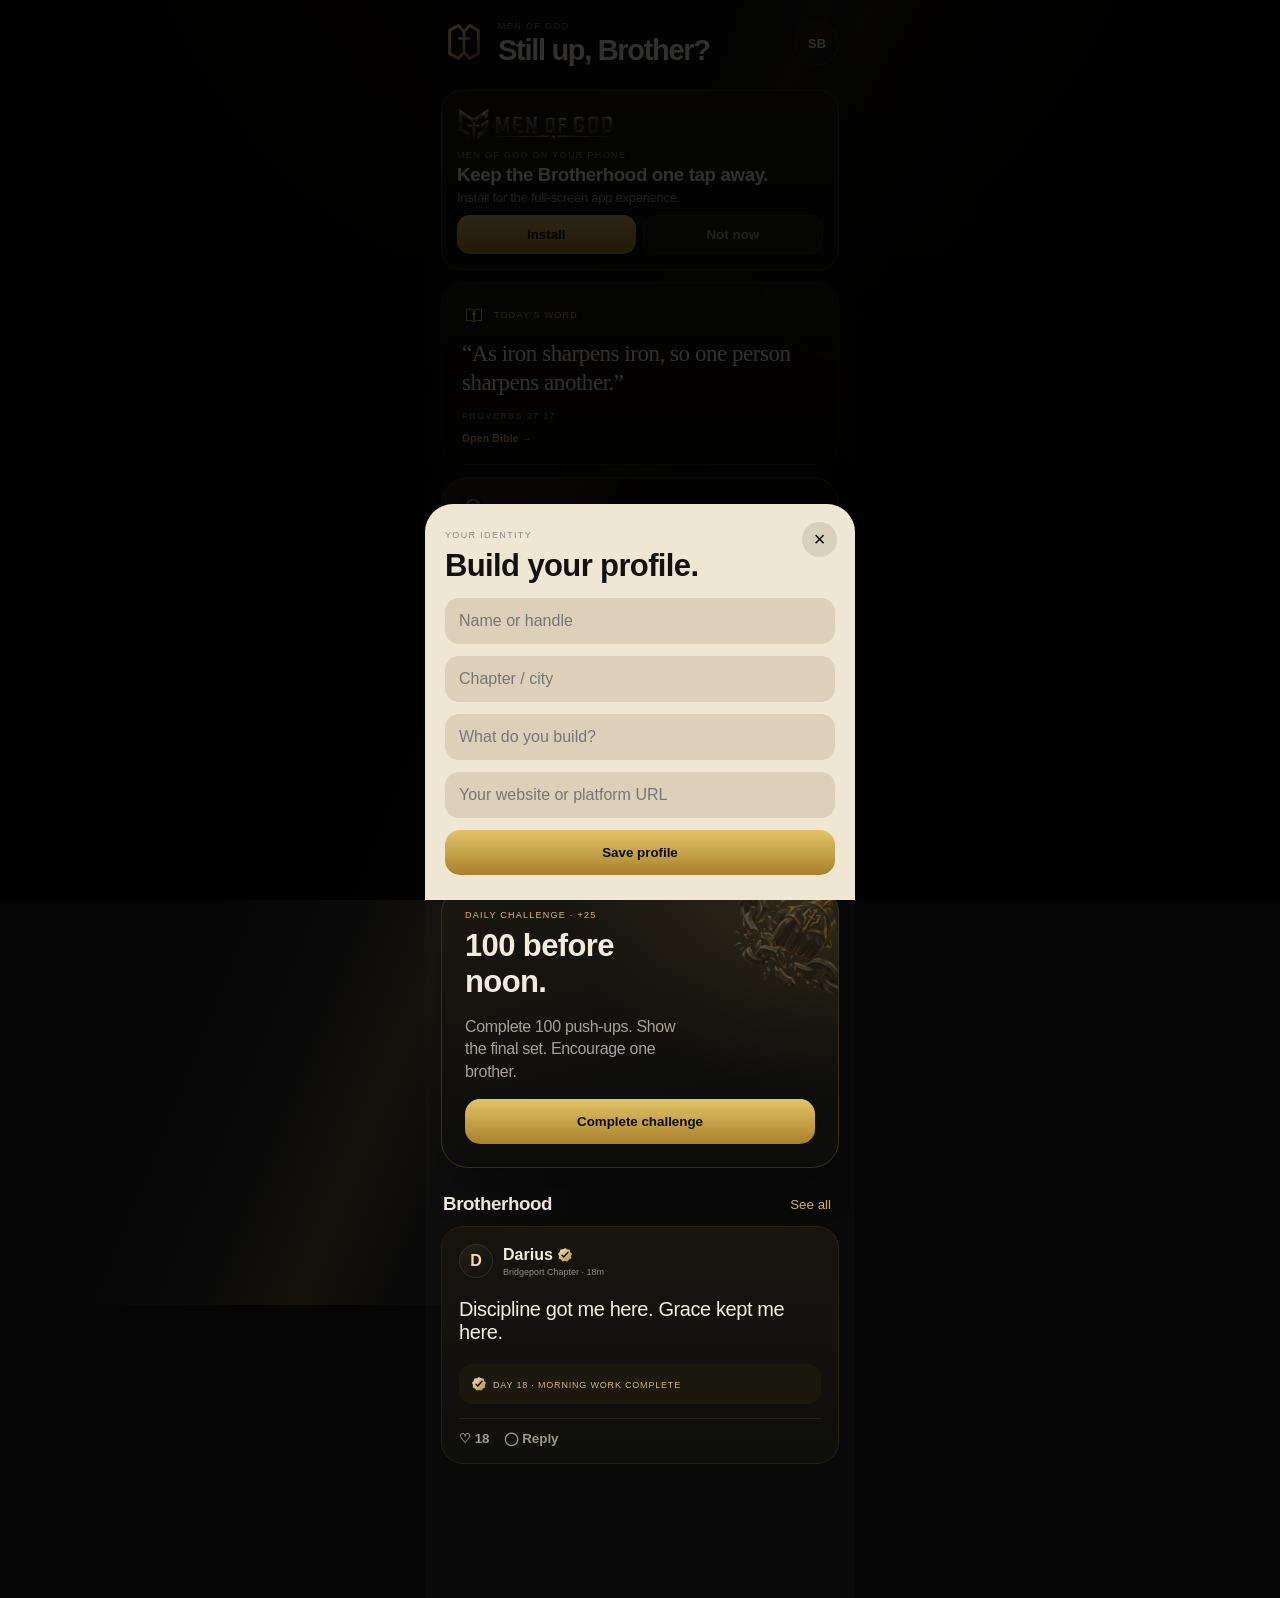
==== commit b185687c: "Add MOG backend design, front door, sign in and administration Front door is the product idea: a mem" ====
--- a/index.html
+++ b/index.html
@@ -1 +1 @@
-<!doctype html><html lang="en"><head><meta charset="utf-8"><meta name="viewport" content="width=device-width,initial-scale=1,viewport-fit=cover"><meta name="theme-color" content="#070707"><meta name="apple-mobile-web-app-capable" content="yes"><meta name="apple-mobile-web-app-status-bar-style" content="black-translucent"><meta name="apple-mobile-web-app-title" content="Men of God"><meta name="mobile-web-app-capable" content="yes"><link rel="apple-touch-icon" href="assets/apple-touch-icon.png"><link rel="manifest" href="manifest.webmanifest"><link rel="icon" href="assets/app-icon-192.png"><link rel="icon" type="image/svg+xml" href="assets/mog-mark.svg"><title>Men of God</title><link rel="stylesheet" href="styles.css"><link rel="stylesheet" href="feature-mirror-bible.css"></head><body><main class="app"><section id="today" class="screen active"><header class="brandHeader"><div class="brandLock"><span class="brandMark" data-mog="primary-mark:micro" data-mog-where="Today · header" data-mog-label="Men of God"></span><div><small>MEN OF GOD</small><h1 id="greeting">Good evening, Brother.</h1></div></div><button class="avatar profileJump">SB</button></header><div id="installCard" class="installCard"><span class="installLockup" data-mog="horizontal-wordmark:lockup" data-mog-where="Today · install card" data-mog-label="Men of God"></span><div><small>MEN OF GOD ON YOUR PHONE</small><h3>Keep the Brotherhood one tap away.</h3><p>Install for the full-screen app experience.</p></div><div class="installActions"><button id="installBtn">Install</button><button id="installSkip" class="later">Not now</button></div></div><button class="verse crestCard" id="dailyWordCard" type="button"><div class="crestRow"><span class="crestGlyph" data-mog="bible-study:micro" data-mog-where="Today · Word card"></span><span>TODAY'S WORD</span></div><p id="todayWordText">“As iron sharpens iron, so one person sharpens another.”</p><small id="todayWordRef">PROVERBS 27:17</small><b class="openBibleHint">Open Bible →</b></button><section class="mirrorHub"><div class="featureKicker"><span data-mog="mirror-time:control" data-mog-where="Today · Mirror Time hub"></span><span>PRIVATE PRACTICE</span></div><div class="mirrorHubHead"><div><h2>Mirror Time</h2><p>Look yourself in the eyes. Build the man in the mirror.</p></div><span class="privateChip">PRIVATE</span></div><div class="mirrorModes"><button class="mirrorMode" data-mirror="prayer"><span class="modeArt prayerArt"><span data-mog="prayer:control" data-mog-where="Today · Mirror Time · Prayer mode"></span></span><b>Prayer</b><small>Speak to God face to face.</small></button><button class="mirrorMode" data-mirror="forgive"><span class="modeArt"><span data-mog="self-forgiveness:micro" data-mog-where="Today · Mirror Time · Forgive mode"></span></span><b>Forgive Yourself</b><small>Release shame. Keep responsibility.</small></button><button class="mirrorMode" data-mirror="mantra"><span class="modeArt"><span data-mog="mantras:micro" data-mog-where="Today · Mirror Time · Mantras mode"></span></span><b>Mantras</b><small>Self · Family · Relationships</small></button></div><p class="mirrorPrivacyLine">Camera stays on your device. Mirror Time does not record or post video.</p></section><div class="stats"><div><span class="mogAssetStat"><span class="statGlyph" data-mog="streak:control" data-mog-where="Today · streak stat"></span><b id="streakStat">12</b></span><span>WEEK STREAK</span></div><div><b class="talentValue"><span data-mog="talents:micro" data-mog-where="Today · Talents stat"></span> <span id="talentStat">1,480</span></b><span>TALENTS</span></div><div><span class="mogAssetStat"><span class="statGlyph" data-mog="rank:control" data-mog-where="Today · rank stat"></span><b>Builder</b></span><span>RANK</span></div></div><article class="challenge"><span class="challengeAsset" data-mog="challenge:hero" data-mog-where="Today · daily challenge"></span><div class="tag">DAILY CHALLENGE · +25</div><h2>100 before noon.</h2><p>Complete 100 push-ups. Show the final set. Encourage one brother.</p><button id="completeChallenge">Complete challenge</button></article><div class="sectionHead"><h3>Brotherhood</h3><button data-go="feed">See all</button></div><div id="todayFeed"><article class="miniPost"><div class="postTop"><div class="avatar sm">D</div><div><b>Darius <span class="verified" data-mog="verified:micro" data-mog-where="Today · verified name" data-mog-label="Verified"></span></b><small>Bridgeport Chapter · 18m</small></div></div><p>Discipline got me here. Grace kept me here.</p><div class="proof"><span class="proofMark" data-mog="verified:micro" data-mog-where="Today · proof chip"></span>DAY 18 · MORNING WORK COMPLETE</div><div class="postActions"><button class="likeBtn">♡ <span>18</span></button><button class="commentBtn">◯ Reply</button></div></article></div></section><section id="feed" class="screen"><header class="brandHeader"><div><small>BROTHERHOOD</small><h1>The Feed</h1></div><button class="round" id="newPost">＋</button></header><div class="filters"><button class="selected" data-filter="all">For You</button><button data-filter="following">Following</button><button data-filter="discussion">Discussions</button></div><div id="feedList"><article class="videoPost feedItem" data-type="all"><div class="videoBg brandVideo"><div class="brandWatermark"><span data-mog="primary-mark:control" data-mog-where="Feed · brand watermark"></span></div><div class="videoCopy"><span>WEEKLY CHALLENGE</span><h2>Lead from the front.</h2><p>@silverback <span class="verified" data-mog="verified:micro" data-mog-where="Feed · verified name" data-mog-label="Verified"></span> · Atlanta Chapter</p></div><div class="actions"><button class="likeBtn">♡<small>84</small></button><button class="commentBtn">◯<small>12</small></button><button class="shareBtn">↗<small>Share</small></button></div></div></article><article class="textPost feedItem" data-type="discussion"><div class="postTop"><div class="avatar sm">M</div><div><b>Marcus</b><small>New Haven · 42m</small></div></div><h3>What does accountability actually look like between brothers?</h3><p>Not judgment. Not performance. What are we committing to when we tell another man “I got you”?</p><div class="postActions"><button class="likeBtn">♡ <span>31</span></button><button class="commentBtn">◯ <span>19</span> replies</button><button class="shareBtn">↗</button></div></article></div></section><section id="challenges" class="screen"><header><div><small>DISCIPLINE</small><h1>Challenges</h1></div><div class="talent"><span data-mog="talents:micro" data-mog-where="Challenges · Talents pill"></span> <span id="challengeTalents">1,480</span></div></header><div class="heroChallenge"><small>THIS WEEK</small><h2>7 Days of Iron</h2><p>Train your body. Read your word. Check on a brother. Seven straight days.</p><div class="progress"><i id="weekProgress" style="width:57%"></i></div><span id="weekProgressText">4 OF 7 DAYS</span></div><div class="challengeList"><article data-reward="25"><b>Body</b><h3>100 Push-ups</h3><span>+25 Talents</span><button class="challengeDone">Mark done</button></article><article data-reward="15"><b>Word</b><h3>Read Proverbs 27</h3><span>+15 Talents</span><button class="challengeDone">Mark done</button></article><article data-reward="20"><b>Brotherhood</b><h3>Call a brother</h3><span>+20 Talents</span><button class="challengeDone">Mark done</button></article></div></section><section id="brothers" class="screen"><header><div><small>COMMUNITY</small><h1>Brothers</h1></div><button class="round" id="searchBrothers">⌕</button></header><div class="chapter crestCard"><div class="chapterMark"><span data-mog="brotherhood:control" data-mog-where="Brothers · chapter card"></span></div><small>YOUR CHAPTER</small><h2>Atlanta</h2><p>Founding Chapter · 128 brothers</p><button id="enterChapter">Enter chapter</button></div><h3>Brothers building</h3><div class="people"><article><div class="avatar">SB</div><div><b>SilverBack <span class="verified" data-mog="verified:micro" data-mog-where="Brothers · verified name" data-mog-label="Verified"></span></b><small>Trainer · Builder</small></div><button class="viewBrother" data-name="SilverBack">View</button></article><article><div class="avatar">JM</div><div><b>James M.</b><small>Father · Servant</small></div><button class="viewBrother" data-name="James M.">View</button></article></div></section><section id="me" class="screen"><header><div><small>PROFILE</small><h1 id="profileHeader">Your Profile</h1></div><button class="round" id="editProfile">✎</button></header><div class="profileHero"><div class="profileMark"><span data-mog="primary-mark:micro" data-mog-where="Me · profile watermark"></span></div><div class="avatar xl" id="profileAvatar">M</div><h2 id="profileName">Brother</h2><p id="profileMeta">Founding Chapter</p><span>FOUNDING BROTHER</span></div><div class="stats"><div><b id="profileStreak">0</b><span>STREAK</span></div><div><b id="profileTalents">0</b><span>TALENTS</span></div><div><b id="profileProofs">0</b><span>PROOFS</span></div></div><button class="platform" id="platformLink">Add my platform ↗</button><div class="privateSummary"><span data-mog="mirror-time:control" data-mog-where="Me · private practice summary"></span><div><small>PRIVATE PRACTICE</small><b id="mirrorSessionStat">0 Mirror Time sessions</b></div></div><div class="tabs"><b>Proof</b><span>Challenges</span><span>Brotherhood</span></div><div class="grid" id="profileGrid"><i></i><i></i><i></i><i></i></div></section><section id="bible" class="screen"><header class="bibleHeader"><button class="round" id="bibleBack">←</button><div style="flex:1"><small>THE WORD</small><h1>Bible</h1></div><span data-mog="bible-study:micro" data-mog-where="Bible · header"></span></header><article class="bibleDaily"><small>DAILY WORD</small><blockquote id="bibleDailyText">As iron sharpens iron, so one person sharpens another.</blockquote><b id="bibleDailyRef">Proverbs 27:17</b><button id="openDailyChapter">Read the chapter</button></article><div class="bibleControls"><label>Translation / language<select id="bibleTranslation"><option value="kjv">King James Version · English</option></select></label><div class="bibleRow"><label>Book<select id="bibleBook"></select></label><label>Chapter<select id="bibleChapter"></select></label></div><small id="bibleLicense">Loading translation information…</small></div><div class="referenceJump"><label for="bibleJump">Jump to a reference</label><div><input id="bibleJump" placeholder="John 3:16"><button id="bibleJumpBtn">Go</button></div></div><div class="readerHead"><div><small id="readerTranslation">KJV</small><h2 id="readerTitle">Loading Bible…</h2></div><button id="bookmarkChapter">Save</button></div><div id="bibleReader" class="bibleReader"><p class="readerLoading">Loading the Word…</p></div><p class="providerNote">Choose a translation and language, then read by book and chapter. Saved verses stay on this device.</p></section><nav><button class="active" data-target="today">⌂<span>Today</span></button><button data-target="feed">▣<span>Feed</span></button><button data-target="challenges" data-mog-generic="challenge:micro" data-mog-where="Bottom nav · Challenges">◆<span>Challenges</span></button><button data-target="brothers" data-mog-generic="brotherhood:micro" data-mog-where="Bottom nav · Brothers">♙<span>Brothers</span></button><button data-target="me">●<span>Me</span></button></nav></main><div id="mirrorExperience" class="mirrorExperience" aria-hidden="true"><video id="mirrorVideo" autoplay playsinline muted></video><div class="mirrorFallback" id="mirrorFallback"><span data-mog="mirror-time:control" data-mog-where="Mirror Time · camera fallback"></span><p>Camera unavailable. You can still use Mirror Time with the screen as your reflection prompt.</p></div><div class="mirrorShade"></div><div class="mirrorTop"><div class="mirrorIdentity"><span id="mirrorModeIcon" data-mog="mirror-prayer:micro" data-mog-where="Mirror Time · live session"></span><div><small>MIRROR TIME · PRIVATE</small><b id="mirrorModeTitle">Prayer</b></div></div><button id="mirrorClose">×</button></div><div class="mirrorPromptWrap"><div id="mantraCategories" class="mantraCategories"><button class="active" data-mantra-category="self">Self</button><button data-mantra-category="family">Family</button><button data-mantra-category="relationships">Relationships</button></div><div class="mirrorStep" id="mirrorStepLabel">1 / 5</div><div class="mirrorPrompt" id="mirrorPrompt">Look yourself in the eyes.</div><p class="mirrorSupport" id="mirrorSupport">Take one slow breath. This moment stays private.</p><div class="mirrorControls"><button id="mirrorPrev" class="mirrorSecondary">Back</button><button id="mirrorNext">Next</button></div><button id="mirrorComplete" class="mirrorComplete">Complete privately</button><small class="mirrorPrivacy">No camera recording. No automatic posting. Only completion history is saved.</small></div></div><div id="composer" class="modal"><div class="sheet"><button class="close" data-close="composer">×</button><small>PROOF / POST</small><h2>Show the work.</h2><p>Photo, video, testimony, question, or proof. This is for your brothers.</p><label class="upload" for="proofFile">＋ Add photo or video<input id="proofFile" type="file" accept="image/*,video/*" hidden></label><div id="mediaPreview"></div><textarea id="postText" placeholder="What happened? What did you learn?"></textarea><button class="postBtn" id="publishPost">Post to Brotherhood</button></div></div><div id="commentsModal" class="modal"><div class="sheet"><button class="close" data-close="commentsModal">×</button><small>BROTHERHOOD</small><h2>Replies</h2><div id="commentList" class="commentList"></div><div class="replyRow"><input id="replyInput" placeholder="Say something useful"><button id="sendReply">Send</button></div></div></div><div id="profileModal" class="modal"><div class="sheet"><button class="close" data-close="profileModal">×</button><small>YOUR IDENTITY</small><h2>Build your profile.</h2><input id="nameInput" placeholder="Name or handle"><input id="chapterInput" placeholder="Chapter / city"><input id="roleInput" placeholder="What do you build?"><input id="platformInput" placeholder="Your website or platform URL"><button class="postBtn" id="saveProfile">Save profile</button></div></div><div id="iosInstall" class="modal"><div class="sheet"><button class="close" data-close="iosInstall">×</button><small>INSTALL ON IPHONE</small><h2>Add Men of God to your Home Screen.</h2><p>In Safari, tap Share, choose <b>Add to Home Screen</b>, then tap <b>Add</b>.</p><button class="postBtn" data-close="iosInstall">Got it</button></div></div><div id="toast" class="toast"></div><script src="assets/registry.js"></script><script src="app.js"></script><script src="feature-mirror-bible.js"></script></body></html>+<!doctype html><html lang="en"><head><meta charset="utf-8"><meta name="viewport" content="width=device-width,initial-scale=1,viewport-fit=cover"><meta name="theme-color" content="#070707"><meta name="apple-mobile-web-app-capable" content="yes"><meta name="apple-mobile-web-app-status-bar-style" content="black-translucent"><meta name="apple-mobile-web-app-title" content="Men of God"><meta name="mobile-web-app-capable" content="yes"><link rel="apple-touch-icon" href="assets/apple-touch-icon.png"><link rel="manifest" href="manifest.webmanifest"><link rel="icon" href="assets/app-icon-192.png"><link rel="icon" type="image/svg+xml" href="assets/mog-mark.svg"><title>Men of God</title><link rel="stylesheet" href="styles.css"><link rel="stylesheet" href="feature-mirror-bible.css"></head><body><main class="app"><section id="today" class="screen active"><header class="brandHeader"><div class="brandLock"><span class="brandMark" data-mog="primary-mark:micro" data-mog-where="Today · header" data-mog-label="Men of God"></span><div><small>MEN OF GOD</small><h1 id="greeting">Good evening, Brother.</h1></div></div><button class="avatar profileJump">SB</button></header><div id="installCard" class="installCard"><span class="installLockup" data-mog="horizontal-wordmark:lockup" data-mog-where="Today · install card" data-mog-label="Men of God"></span><div><small>MEN OF GOD ON YOUR PHONE</small><h3>Keep the Brotherhood one tap away.</h3><p>Install for the full-screen app experience.</p></div><div class="installActions"><button id="installBtn">Install</button><button id="installSkip" class="later">Not now</button></div></div><button class="verse crestCard" id="dailyWordCard" type="button"><div class="crestRow"><span class="crestGlyph" data-mog="bible-study:micro" data-mog-where="Today · Word card"></span><span>TODAY'S WORD</span></div><p id="todayWordText">“As iron sharpens iron, so one person sharpens another.”</p><small id="todayWordRef">PROVERBS 27:17</small><b class="openBibleHint">Open Bible →</b></button><section class="mirrorHub"><div class="featureKicker"><span data-mog="mirror-time:control" data-mog-where="Today · Mirror Time hub"></span><span>PRIVATE PRACTICE</span></div><div class="mirrorHubHead"><div><h2>Mirror Time</h2><p>Look yourself in the eyes. Build the man in the mirror.</p></div><span class="privateChip">PRIVATE</span></div><div class="mirrorModes"><button class="mirrorMode" data-mirror="prayer"><span class="modeArt prayerArt"><span data-mog="prayer:control" data-mog-where="Today · Mirror Time · Prayer mode"></span></span><b>Prayer</b><small>Speak to God face to face.</small></button><button class="mirrorMode" data-mirror="forgive"><span class="modeArt"><span data-mog="self-forgiveness:micro" data-mog-where="Today · Mirror Time · Forgive mode"></span></span><b>Forgive Yourself</b><small>Release shame. Keep responsibility.</small></button><button class="mirrorMode" data-mirror="mantra"><span class="modeArt"><span data-mog="mantras:micro" data-mog-where="Today · Mirror Time · Mantras mode"></span></span><b>Mantras</b><small>Self · Family · Relationships</small></button></div><p class="mirrorPrivacyLine">Camera stays on your device. Mirror Time does not record or post video.</p></section><div class="stats"><div><span class="mogAssetStat"><span class="statGlyph" data-mog="streak:control" data-mog-where="Today · streak stat"></span><b id="streakStat">12</b></span><span>WEEK STREAK</span></div><div><b class="talentValue"><span data-mog="talents:micro" data-mog-where="Today · Talents stat"></span> <span id="talentStat">1,480</span></b><span>TALENTS</span></div><div><span class="mogAssetStat"><span class="statGlyph" data-mog="rank:control" data-mog-where="Today · rank stat"></span><b>Builder</b></span><span>RANK</span></div></div><article class="challenge"><span class="challengeAsset" data-mog="challenge:hero" data-mog-where="Today · daily challenge"></span><div class="tag">DAILY CHALLENGE · +25</div><h2>100 before noon.</h2><p>Complete 100 push-ups. Show the final set. Encourage one brother.</p><button id="completeChallenge">Complete challenge</button></article><div class="sectionHead"><h3>Brotherhood</h3><button data-go="feed">See all</button></div><div id="todayFeed"><article class="miniPost"><div class="postTop"><div class="avatar sm">D</div><div><b>Darius <span class="verified" data-mog="verified:micro" data-mog-where="Today · verified name" data-mog-label="Verified"></span></b><small>Bridgeport Chapter · 18m</small></div></div><p>Discipline got me here. Grace kept me here.</p><div class="proof"><span class="proofMark" data-mog="verified:micro" data-mog-where="Today · proof chip"></span>DAY 18 · MORNING WORK COMPLETE</div><div class="postActions"><button class="likeBtn">♡ <span>18</span></button><button class="commentBtn">◯ Reply</button></div></article></div></section><section id="feed" class="screen"><header class="brandHeader"><div><small>BROTHERHOOD</small><h1>The Feed</h1></div><button class="round" id="newPost">＋</button></header><div class="filters"><button class="selected" data-filter="all">For You</button><button data-filter="following">Following</button><button data-filter="discussion">Discussions</button></div><div id="feedList"><article class="videoPost feedItem" data-type="all"><div class="videoBg brandVideo"><div class="brandWatermark"><span data-mog="primary-mark:control" data-mog-where="Feed · brand watermark"></span></div><div class="videoCopy"><span>WEEKLY CHALLENGE</span><h2>Lead from the front.</h2><p>@silverback <span class="verified" data-mog="verified:micro" data-mog-where="Feed · verified name" data-mog-label="Verified"></span> · Atlanta Chapter</p></div><div class="actions"><button class="likeBtn">♡<small>84</small></button><button class="commentBtn">◯<small>12</small></button><button class="shareBtn">↗<small>Share</small></button></div></div></article><article class="textPost feedItem" data-type="discussion"><div class="postTop"><div class="avatar sm">M</div><div><b>Marcus</b><small>New Haven · 42m</small></div></div><h3>What does accountability actually look like between brothers?</h3><p>Not judgment. Not performance. What are we committing to when we tell another man “I got you”?</p><div class="postActions"><button class="likeBtn">♡ <span>31</span></button><button class="commentBtn">◯ <span>19</span> replies</button><button class="shareBtn">↗</button></div></article></div></section><section id="challenges" class="screen"><header><div><small>DISCIPLINE</small><h1>Challenges</h1></div><div class="talent"><span data-mog="talents:micro" data-mog-where="Challenges · Talents pill"></span> <span id="challengeTalents">1,480</span></div></header><div class="heroChallenge"><small>THIS WEEK</small><h2>7 Days of Iron</h2><p>Train your body. Read your word. Check on a brother. Seven straight days.</p><div class="progress"><i id="weekProgress" style="width:57%"></i></div><span id="weekProgressText">4 OF 7 DAYS</span></div><div class="challengeList"><article data-reward="25"><b>Body</b><h3>100 Push-ups</h3><span>+25 Talents</span><button class="challengeDone">Mark done</button></article><article data-reward="15"><b>Word</b><h3>Read Proverbs 27</h3><span>+15 Talents</span><button class="challengeDone">Mark done</button></article><article data-reward="20"><b>Brotherhood</b><h3>Call a brother</h3><span>+20 Talents</span><button class="challengeDone">Mark done</button></article></div></section><section id="brothers" class="screen"><header><div><small>COMMUNITY</small><h1>Brothers</h1></div><button class="round" id="searchBrothers">⌕</button></header><div class="chapter crestCard"><div class="chapterMark"><span data-mog="brotherhood:control" data-mog-where="Brothers · chapter card"></span></div><small>YOUR CHAPTER</small><h2>Atlanta</h2><p>Founding Chapter · 128 brothers</p><button id="enterChapter">Enter chapter</button></div><h3>Brothers building</h3><div class="people"><article><div class="avatar">SB</div><div><b>SilverBack <span class="verified" data-mog="verified:micro" data-mog-where="Brothers · verified name" data-mog-label="Verified"></span></b><small>Trainer · Builder</small></div><button class="doorBtn" data-frontdoor="silverback-fitness">Front door</button></article><article><div class="avatar">JM</div><div><b>James M.</b><small>Father · Servant</small></div><button class="viewBrother" data-name="James M.">View</button></article></div></section><section id="me" class="screen"><header><div><small>PROFILE</small><h1 id="profileHeader">Your Profile</h1></div><button class="round" id="editProfile">✎</button></header><div class="profileHero"><div class="profileMark"><span data-mog="primary-mark:micro" data-mog-where="Me · profile watermark"></span></div><div class="avatar xl" id="profileAvatar">M</div><h2 id="profileName">Brother</h2><p id="profileMeta">Founding Chapter</p><span>FOUNDING BROTHER</span></div><div class="stats"><div><b id="profileStreak">0</b><span>STREAK</span></div><div><b id="profileTalents">0</b><span>TALENTS</span></div><div><b id="profileProofs">0</b><span>PROOFS</span></div></div><button class="platform" id="platformLink">Add my platform ↗</button><div class="backendPanel"><div class="backendTop"><small>YOUR BACKEND</small><span id="sessionMode" class="sessionMode demo">Demo data</span></div><button class="backendRow" id="signInBtn">Sign in to your backend<span>↗</span></button><div class="backendRow signed" id="signedInAs" hidden><div class="grow"><b id="sessionEmail"></b><small id="sessionRole"></small></div><button id="signOutBtn">Sign out</button></div><button class="backendRow" id="myFrontDoor">Open my front door<span>↗</span></button><button class="backendRow admin" id="adminEntry" hidden>Backend administration<span>↗</span></button></div><div class="privateSummary"><span data-mog="mirror-time:control" data-mog-where="Me · private practice summary"></span><div><small>PRIVATE PRACTICE</small><b id="mirrorSessionStat">0 Mirror Time sessions</b></div></div><div class="tabs"><b>Proof</b><span>Challenges</span><span>Brotherhood</span></div><div class="grid" id="profileGrid"><i></i><i></i><i></i><i></i></div></section><section id="bible" class="screen"><header class="bibleHeader"><button class="round" id="bibleBack">←</button><div style="flex:1"><small>THE WORD</small><h1>Bible</h1></div><span data-mog="bible-study:micro" data-mog-where="Bible · header"></span></header><article class="bibleDaily"><small>DAILY WORD</small><blockquote id="bibleDailyText">As iron sharpens iron, so one person sharpens another.</blockquote><b id="bibleDailyRef">Proverbs 27:17</b><button id="openDailyChapter">Read the chapter</button></article><div class="bibleControls"><label>Translation / language<select id="bibleTranslation"><option value="kjv">King James Version · English</option></select></label><div class="bibleRow"><label>Book<select id="bibleBook"></select></label><label>Chapter<select id="bibleChapter"></select></label></div><small id="bibleLicense">Loading translation information…</small></div><div class="referenceJump"><label for="bibleJump">Jump to a reference</label><div><input id="bibleJump" placeholder="John 3:16"><button id="bibleJumpBtn">Go</button></div></div><div class="readerHead"><div><small id="readerTranslation">KJV</small><h2 id="readerTitle">Loading Bible…</h2></div><button id="bookmarkChapter">Save</button></div><div id="bibleReader" class="bibleReader"><p class="readerLoading">Loading the Word…</p></div><p class="providerNote">Choose a translation and language, then read by book and chapter. Saved verses stay on this device.</p></section><nav><button class="active" data-target="today">⌂<span>Today</span></button><button data-target="feed">▣<span>Feed</span></button><button data-target="challenges" data-mog-generic="challenge:micro" data-mog-where="Bottom nav · Challenges">◆<span>Challenges</span></button><button data-target="brothers" data-mog-generic="brotherhood:micro" data-mog-where="Bottom nav · Brothers">♙<span>Brothers</span></button><button data-target="me">●<span>Me</span></button></nav><section id="frontdoor" class="screen"><header class="bibleHeader"><button class="round" id="frontDoorBack">←</button><div style="flex:1"><small>FRONT DOOR</small><h1>Where this leads</h1></div></header><div id="frontDoorBody"></div></section></main><div id="mirrorExperience" class="mirrorExperience" aria-hidden="true"><video id="mirrorVideo" autoplay playsinline muted></video><div class="mirrorFallback" id="mirrorFallback"><span data-mog="mirror-time:control" data-mog-where="Mirror Time · camera fallback"></span><p>Camera unavailable. You can still use Mirror Time with the screen as your reflection prompt.</p></div><div class="mirrorShade"></div><div class="mirrorTop"><div class="mirrorIdentity"><span id="mirrorModeIcon" data-mog="mirror-prayer:micro" data-mog-where="Mirror Time · live session"></span><div><small>MIRROR TIME · PRIVATE</small><b id="mirrorModeTitle">Prayer</b></div></div><button id="mirrorClose">×</button></div><div class="mirrorPromptWrap"><div id="mantraCategories" class="mantraCategories"><button class="active" data-mantra-category="self">Self</button><button data-mantra-category="family">Family</button><button data-mantra-category="relationships">Relationships</button></div><div class="mirrorStep" id="mirrorStepLabel">1 / 5</div><div class="mirrorPrompt" id="mirrorPrompt">Look yourself in the eyes.</div><p class="mirrorSupport" id="mirrorSupport">Take one slow breath. This moment stays private.</p><div class="mirrorControls"><button id="mirrorPrev" class="mirrorSecondary">Back</button><button id="mirrorNext">Next</button></div><button id="mirrorComplete" class="mirrorComplete">Complete privately</button><small class="mirrorPrivacy">No camera recording. No automatic posting. Only completion history is saved.</small></div></div><div id="composer" class="modal"><div class="sheet"><button class="close" data-close="composer">×</button><small>PROOF / POST</small><h2>Show the work.</h2><p>Photo, video, testimony, question, or proof. This is for your brothers.</p><label class="upload" for="proofFile">＋ Add photo or video<input id="proofFile" type="file" accept="image/*,video/*" hidden></label><div id="mediaPreview"></div><textarea id="postText" placeholder="What happened? What did you learn?"></textarea><button class="postBtn" id="publishPost">Post to Brotherhood</button></div></div><div id="commentsModal" class="modal"><div class="sheet"><button class="close" data-close="commentsModal">×</button><small>BROTHERHOOD</small><h2>Replies</h2><div id="commentList" class="commentList"></div><div class="replyRow"><input id="replyInput" placeholder="Say something useful"><button id="sendReply">Send</button></div></div></div><div id="profileModal" class="modal"><div class="sheet"><button class="close" data-close="profileModal">×</button><small>YOUR IDENTITY</small><h2>Build your profile.</h2><input id="nameInput" placeholder="Name or handle"><input id="chapterInput" placeholder="Chapter / city"><input id="roleInput" placeholder="What do you build?"><input id="platformInput" placeholder="Your website or platform URL"><button class="postBtn" id="saveProfile">Save profile</button></div></div><div id="iosInstall" class="modal"><div class="sheet"><button class="close" data-close="iosInstall">×</button><small>INSTALL ON IPHONE</small><h2>Add Men of God to your Home Screen.</h2><p>In Safari, tap Share, choose <b>Add to Home Screen</b>, then tap <b>Add</b>.</p><button class="postBtn" data-close="iosInstall">Got it</button></div></div><div id="loginModal" class="modal"><div class="sheet"><button class="close" data-close="loginModal">×</button><small>YOUR BACKEND</small><h2>Sign in.</h2><p id="loginHint"></p><input id="loginEmail" type="email" autocomplete="username" placeholder="Email"><input id="loginPassword" type="password" autocomplete="current-password" placeholder="Password"><p id="loginError" class="loginError"></p><button class="postBtn" id="doSignIn">Sign in</button></div></div><div id="adminModal" class="modal"><div class="sheet"><button class="close" data-close="adminModal">×</button><small>BACKEND ADMINISTRATION</small><h2>The house.</h2><div class="adminStats" id="adminStats"></div><p class="adminScope" id="adminScope"></p></div></div><div id="toast" class="toast"></div><script src="backend/config.js"></script><script src="assets/registry.js"></script><script src="app.js"></script><script src="feature-mirror-bible.js"></script><script src="backend/mog-backend.js"></script><script src="backend/mog-ui.js"></script></body></html>
--- a/styles.css
+++ b/styles.css
@@ -83,3 +83,63 @@
 @media(prefers-reduced-motion:reduce){
   .mog-asset>.mog-fx{animation:none!important;opacity:0!important}
 }
+
+/* Registry mounts replaced the feature's bare <img> elements, so its
+   direct-child and fixed-size rules no longer reach them. Re-express those
+   sizes against the wrapper. Vector marks carry no tier px penalty. */
+.bibleHeader>.mog-asset{width:45px;height:45px}
+.featureKicker .mog-asset{width:26px;height:26px}
+.mirrorIdentity .mog-asset{width:43px;height:43px}
+.mirrorFallback .mog-asset{width:120px;height:120px}
+.privateSummary .mog-asset{width:36px;height:36px}
+.mirrorMode .modeArt .mog-asset{width:52px;height:52px}
+.mirrorMode .modeArt.prayerArt .mog-asset{width:64px;height:64px}
+
+/* ==========================================================================
+   BACKEND: front door, session, administration
+   ========================================================================== */
+.backendPanel{margin-top:12px;border:1px solid #2e281d;border-radius:21px;background:#10100e;padding:14px}
+.backendTop{display:flex;align-items:center;justify-content:space-between;margin-bottom:10px}
+.sessionMode{font-size:8px;letter-spacing:.12em;border-radius:99px;padding:5px 9px;border:1px solid}
+.sessionMode.demo{color:#9a9086;border-color:#3a3428}
+.sessionMode.live{color:#8fd8a4;border-color:#2f5c3c}
+.backendRow{display:flex;align-items:center;gap:10px;width:100%;text-align:left;
+  border:1px solid #2b2519;border-radius:15px;background:#16150f;color:#efe6d3;
+  padding:14px;margin-top:7px;font-weight:700}
+.backendRow>span{margin-left:auto;color:#c9a94f}
+.backendRow:active{transform:translateY(1px)}
+.backendRow.admin{border-color:#5a4822;color:#e8cf8b}
+.backendRow.signed{display:flex}
+.backendRow.signed .grow{flex:1;min-width:0}
+.backendRow.signed small{display:block;color:#8b857b;margin-top:2px;letter-spacing:0}
+.backendRow.signed button{border:1px solid #3a3120;background:none;color:#a9a298;border-radius:99px;padding:8px 12px;font-size:12px}
+.loginError{color:#e08b7a;font-size:12px;min-height:16px;margin:6px 0 0}
+
+/* front door */
+#frontdoor{padding-bottom:35px}
+.doorHero{display:grid;justify-items:center;text-align:center;gap:3px;padding:6px 0 4px}
+.doorHero h2{font-size:29px;margin:12px 0 0}
+.doorHero p{color:#8d887f}
+.doorKind{margin-top:10px;font-size:8px;letter-spacing:.14em;color:#dfbd64;
+  border:1px solid #66542a;border-radius:99px;padding:6px 10px}
+.doorBio{color:#b6b0a5;line-height:1.45;margin:16px 2px 0;text-align:center}
+.doorLinks{display:grid;gap:8px}
+.doorLink{display:flex;align-items:center;gap:11px;text-decoration:none;
+  border:1px solid #2b2519;border-radius:17px;background:linear-gradient(180deg,#17150f,#0f0f0d);
+  padding:14px;color:#f2ead9}
+.doorLink:active{transform:translateY(1px)}
+.doorPlatform{flex:none;min-width:74px;font-size:8px;letter-spacing:.13em;color:#c9a94f;text-transform:uppercase}
+.doorBody{flex:1;min-width:0}
+.doorBody b{display:block;font-size:15px}
+.doorBody small{display:block;color:#857f75;letter-spacing:0;margin-top:2px}
+.doorVerified.mog-asset{width:16px;height:16px;flex:none}
+.doorGo{flex:none;color:#8a8377}
+.doorEmpty,.doorFoot{color:#6f6a62;font-size:11px;line-height:1.45;margin-top:18px}
+
+/* administration */
+.adminStats{display:grid;grid-template-columns:1fr 1fr;gap:7px;margin:14px 0 12px}
+.adminStats div{border:1px solid #2b2519;border-radius:16px;background:#131210;padding:14px}
+.adminStats b{display:block;font-size:24px;letter-spacing:-.03em}
+.adminStats span{font-size:8px;letter-spacing:.11em;color:#857f75}
+.adminScope{color:#8b857b;font-size:11px;line-height:1.45}
+.people article .doorBtn{border:1px solid #5a4822;background:#17140e;color:#e8cf8b;border-radius:99px;padding:8px 13px}
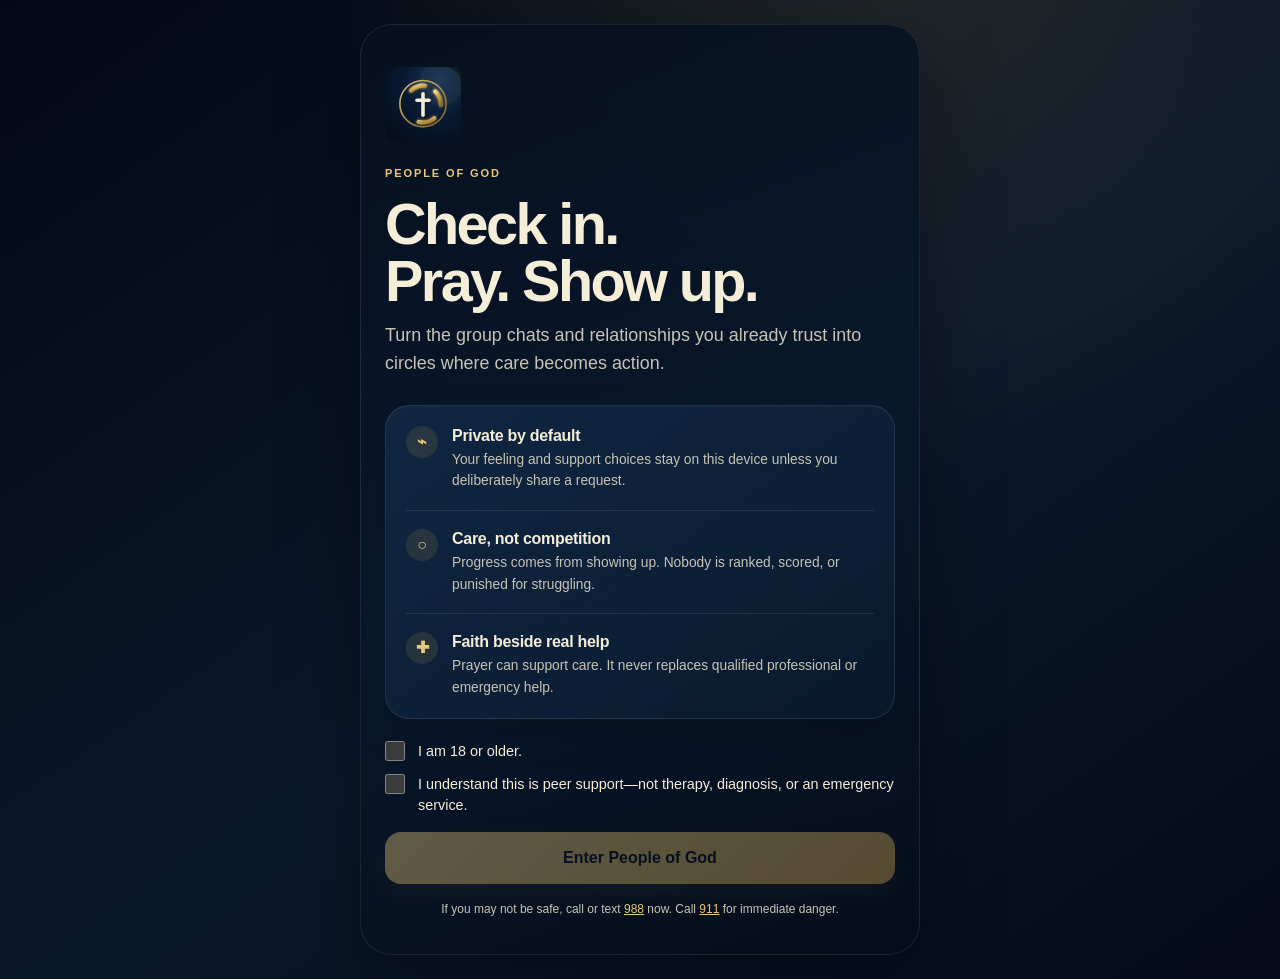
==== commit b409e00d: "Add live Android PWA and native screenshot exports" ====
--- a/index.html
+++ b/index.html
@@ -1 +1,223 @@
-<!doctype html><html lang="en"><head><meta charset="utf-8"><meta name="viewport" content="width=device-width,initial-scale=1,viewport-fit=cover"><meta name="theme-color" content="#070707"><meta name="apple-mobile-web-app-capable" content="yes"><meta name="apple-mobile-web-app-status-bar-style" content="black-translucent"><meta name="apple-mobile-web-app-title" content="Men of God"><meta name="mobile-web-app-capable" content="yes"><link rel="apple-touch-icon" href="assets/apple-touch-icon.png"><link rel="manifest" href="manifest.webmanifest"><link rel="icon" href="assets/app-icon-192.png"><link rel="icon" type="image/svg+xml" href="assets/mog-mark.svg"><title>Men of God</title><link rel="stylesheet" href="styles.css"><link rel="stylesheet" href="feature-mirror-bible.css"></head><body><main class="app"><section id="today" class="screen active"><header class="brandHeader"><div class="brandLock"><span class="brandMark" data-mog="primary-mark:micro" data-mog-where="Today · header" data-mog-label="Men of God"></span><div><small>MEN OF GOD</small><h1 id="greeting">Good evening, Brother.</h1></div></div><button class="avatar profileJump">SB</button></header><div id="installCard" class="installCard"><span class="installLockup" data-mog="horizontal-wordmark:lockup" data-mog-where="Today · install card" data-mog-label="Men of God"></span><div><small>MEN OF GOD ON YOUR PHONE</small><h3>Keep the Brotherhood one tap away.</h3><p>Install for the full-screen app experience.</p></div><div class="installActions"><button id="installBtn">Install</button><button id="installSkip" class="later">Not now</button></div></div><button class="verse crestCard" id="dailyWordCard" type="button"><div class="crestRow"><span class="crestGlyph" data-mog="bible-study:micro" data-mog-where="Today · Word card"></span><span>TODAY'S WORD</span></div><p id="todayWordText">“As iron sharpens iron, so one person sharpens another.”</p><small id="todayWordRef">PROVERBS 27:17</small><b class="openBibleHint">Open Bible →</b></button><section class="mirrorHub"><div class="featureKicker"><span data-mog="mirror-time:control" data-mog-where="Today · Mirror Time hub"></span><span>PRIVATE PRACTICE</span></div><div class="mirrorHubHead"><div><h2>Mirror Time</h2><p>Look yourself in the eyes. Build the man in the mirror.</p></div><span class="privateChip">PRIVATE</span></div><div class="mirrorModes"><button class="mirrorMode" data-mirror="prayer"><span class="modeArt prayerArt"><span data-mog="prayer:control" data-mog-where="Today · Mirror Time · Prayer mode"></span></span><b>Prayer</b><small>Speak to God face to face.</small></button><button class="mirrorMode" data-mirror="forgive"><span class="modeArt"><span data-mog="self-forgiveness:micro" data-mog-where="Today · Mirror Time · Forgive mode"></span></span><b>Forgive Yourself</b><small>Release shame. Keep responsibility.</small></button><button class="mirrorMode" data-mirror="mantra"><span class="modeArt"><span data-mog="mantras:micro" data-mog-where="Today · Mirror Time · Mantras mode"></span></span><b>Mantras</b><small>Self · Family · Relationships</small></button></div><p class="mirrorPrivacyLine">Camera stays on your device. Mirror Time does not record or post video.</p></section><div class="stats"><div><span class="mogAssetStat"><span class="statGlyph" data-mog="streak:control" data-mog-where="Today · streak stat"></span><b id="streakStat">12</b></span><span>WEEK STREAK</span></div><div><b class="talentValue"><span data-mog="talents:micro" data-mog-where="Today · Talents stat"></span> <span id="talentStat">1,480</span></b><span>TALENTS</span></div><div><span class="mogAssetStat"><span class="statGlyph" data-mog="rank:control" data-mog-where="Today · rank stat"></span><b>Builder</b></span><span>RANK</span></div></div><article class="challenge"><span class="challengeAsset" data-mog="challenge:hero" data-mog-where="Today · daily challenge"></span><div class="tag">DAILY CHALLENGE · +25</div><h2>100 before noon.</h2><p>Complete 100 push-ups. Show the final set. Encourage one brother.</p><button id="completeChallenge">Complete challenge</button></article><div class="sectionHead"><h3>Brotherhood</h3><button data-go="feed">See all</button></div><div id="todayFeed"><article class="miniPost"><div class="postTop"><div class="avatar sm">D</div><div><b>Darius <span class="verified" data-mog="verified:micro" data-mog-where="Today · verified name" data-mog-label="Verified"></span></b><small>Bridgeport Chapter · 18m</small></div></div><p>Discipline got me here. Grace kept me here.</p><div class="proof"><span class="proofMark" data-mog="verified:micro" data-mog-where="Today · proof chip"></span>DAY 18 · MORNING WORK COMPLETE</div><div class="postActions"><button class="likeBtn">♡ <span>18</span></button><button class="commentBtn">◯ Reply</button></div></article></div></section><section id="feed" class="screen"><header class="brandHeader"><div><small>BROTHERHOOD</small><h1>The Feed</h1></div><button class="round" id="newPost">＋</button></header><div class="filters"><button class="selected" data-filter="all">For You</button><button data-filter="following">Following</button><button data-filter="discussion">Discussions</button></div><div id="feedList"><article class="videoPost feedItem" data-type="all"><div class="videoBg brandVideo"><div class="brandWatermark"><span data-mog="primary-mark:control" data-mog-where="Feed · brand watermark"></span></div><div class="videoCopy"><span>WEEKLY CHALLENGE</span><h2>Lead from the front.</h2><p>@silverback <span class="verified" data-mog="verified:micro" data-mog-where="Feed · verified name" data-mog-label="Verified"></span> · Atlanta Chapter</p></div><div class="actions"><button class="likeBtn">♡<small>84</small></button><button class="commentBtn">◯<small>12</small></button><button class="shareBtn">↗<small>Share</small></button></div></div></article><article class="textPost feedItem" data-type="discussion"><div class="postTop"><div class="avatar sm">M</div><div><b>Marcus</b><small>New Haven · 42m</small></div></div><h3>What does accountability actually look like between brothers?</h3><p>Not judgment. Not performance. What are we committing to when we tell another man “I got you”?</p><div class="postActions"><button class="likeBtn">♡ <span>31</span></button><button class="commentBtn">◯ <span>19</span> replies</button><button class="shareBtn">↗</button></div></article></div></section><section id="challenges" class="screen"><header><div><small>DISCIPLINE</small><h1>Challenges</h1></div><div class="talent"><span data-mog="talents:micro" data-mog-where="Challenges · Talents pill"></span> <span id="challengeTalents">1,480</span></div></header><div class="heroChallenge"><small>THIS WEEK</small><h2>7 Days of Iron</h2><p>Train your body. Read your word. Check on a brother. Seven straight days.</p><div class="progress"><i id="weekProgress" style="width:57%"></i></div><span id="weekProgressText">4 OF 7 DAYS</span></div><div class="challengeList"><article data-reward="25"><b>Body</b><h3>100 Push-ups</h3><span>+25 Talents</span><button class="challengeDone">Mark done</button></article><article data-reward="15"><b>Word</b><h3>Read Proverbs 27</h3><span>+15 Talents</span><button class="challengeDone">Mark done</button></article><article data-reward="20"><b>Brotherhood</b><h3>Call a brother</h3><span>+20 Talents</span><button class="challengeDone">Mark done</button></article></div></section><section id="brothers" class="screen"><header><div><small>COMMUNITY</small><h1>Brothers</h1></div><button class="round" id="searchBrothers">⌕</button></header><div class="chapter crestCard"><div class="chapterMark"><span data-mog="brotherhood:control" data-mog-where="Brothers · chapter card"></span></div><small>YOUR CHAPTER</small><h2>Atlanta</h2><p>Founding Chapter · 128 brothers</p><button id="enterChapter">Enter chapter</button></div><h3>Brothers building</h3><div class="people"><article><div class="avatar">SB</div><div><b>SilverBack <span class="verified" data-mog="verified:micro" data-mog-where="Brothers · verified name" data-mog-label="Verified"></span></b><small>Trainer · Builder</small></div><button class="doorBtn" data-frontdoor="silverback-fitness">Front door</button></article><article><div class="avatar">JM</div><div><b>James M.</b><small>Father · Servant</small></div><button class="viewBrother" data-name="James M.">View</button></article></div></section><section id="me" class="screen"><header><div><small>PROFILE</small><h1 id="profileHeader">Your Profile</h1></div><button class="round" id="editProfile">✎</button></header><div class="profileHero"><div class="profileMark"><span data-mog="primary-mark:micro" data-mog-where="Me · profile watermark"></span></div><div class="avatar xl" id="profileAvatar">M</div><h2 id="profileName">Brother</h2><p id="profileMeta">Founding Chapter</p><span>FOUNDING BROTHER</span></div><div class="stats"><div><b id="profileStreak">0</b><span>STREAK</span></div><div><b id="profileTalents">0</b><span>TALENTS</span></div><div><b id="profileProofs">0</b><span>PROOFS</span></div></div><button class="platform" id="platformLink">Add my platform ↗</button><div class="backendPanel"><div class="backendTop"><small>YOUR BACKEND</small><span id="sessionMode" class="sessionMode demo">Demo data</span></div><button class="backendRow" id="signInBtn">Sign in to your backend<span>↗</span></button><div class="backendRow signed" id="signedInAs" hidden><div class="grow"><b id="sessionEmail"></b><small id="sessionRole"></small></div><button id="signOutBtn">Sign out</button></div><button class="backendRow" id="myFrontDoor">Open my front door<span>↗</span></button><button class="backendRow admin" id="adminEntry" hidden>Backend administration<span>↗</span></button></div><div class="privateSummary"><span data-mog="mirror-time:control" data-mog-where="Me · private practice summary"></span><div><small>PRIVATE PRACTICE</small><b id="mirrorSessionStat">0 Mirror Time sessions</b></div></div><div class="tabs"><b>Proof</b><span>Challenges</span><span>Brotherhood</span></div><div class="grid" id="profileGrid"><i></i><i></i><i></i><i></i></div></section><section id="bible" class="screen"><header class="bibleHeader"><button class="round" id="bibleBack">←</button><div style="flex:1"><small>THE WORD</small><h1>Bible</h1></div><span data-mog="bible-study:micro" data-mog-where="Bible · header"></span></header><article class="bibleDaily"><small>DAILY WORD</small><blockquote id="bibleDailyText">As iron sharpens iron, so one person sharpens another.</blockquote><b id="bibleDailyRef">Proverbs 27:17</b><button id="openDailyChapter">Read the chapter</button></article><div class="bibleControls"><label>Translation / language<select id="bibleTranslation"><option value="kjv">King James Version · English</option></select></label><div class="bibleRow"><label>Book<select id="bibleBook"></select></label><label>Chapter<select id="bibleChapter"></select></label></div><small id="bibleLicense">Loading translation information…</small></div><div class="referenceJump"><label for="bibleJump">Jump to a reference</label><div><input id="bibleJump" placeholder="John 3:16"><button id="bibleJumpBtn">Go</button></div></div><div class="readerHead"><div><small id="readerTranslation">KJV</small><h2 id="readerTitle">Loading Bible…</h2></div><button id="bookmarkChapter">Save</button></div><div id="bibleReader" class="bibleReader"><p class="readerLoading">Loading the Word…</p></div><p class="providerNote">Choose a translation and language, then read by book and chapter. Saved verses stay on this device.</p></section><nav><button class="active" data-target="today">⌂<span>Today</span></button><button data-target="feed">▣<span>Feed</span></button><button data-target="challenges" data-mog-generic="challenge:micro" data-mog-where="Bottom nav · Challenges">◆<span>Challenges</span></button><button data-target="brothers" data-mog-generic="brotherhood:micro" data-mog-where="Bottom nav · Brothers">♙<span>Brothers</span></button><button data-target="me">●<span>Me</span></button></nav><section id="frontdoor" class="screen"><header class="bibleHeader"><button class="round" id="frontDoorBack">←</button><div style="flex:1"><small>FRONT DOOR</small><h1>Where this leads</h1></div></header><div id="frontDoorBody"></div></section></main><div id="mirrorExperience" class="mirrorExperience" aria-hidden="true"><video id="mirrorVideo" autoplay playsinline muted></video><div class="mirrorFallback" id="mirrorFallback"><span data-mog="mirror-time:control" data-mog-where="Mirror Time · camera fallback"></span><p>Camera unavailable. You can still use Mirror Time with the screen as your reflection prompt.</p></div><div class="mirrorShade"></div><div class="mirrorTop"><div class="mirrorIdentity"><span id="mirrorModeIcon" data-mog="mirror-prayer:micro" data-mog-where="Mirror Time · live session"></span><div><small>MIRROR TIME · PRIVATE</small><b id="mirrorModeTitle">Prayer</b></div></div><button id="mirrorClose">×</button></div><div class="mirrorPromptWrap"><div id="mantraCategories" class="mantraCategories"><button class="active" data-mantra-category="self">Self</button><button data-mantra-category="family">Family</button><button data-mantra-category="relationships">Relationships</button></div><div class="mirrorStep" id="mirrorStepLabel">1 / 5</div><div class="mirrorPrompt" id="mirrorPrompt">Look yourself in the eyes.</div><p class="mirrorSupport" id="mirrorSupport">Take one slow breath. This moment stays private.</p><div class="mirrorControls"><button id="mirrorPrev" class="mirrorSecondary">Back</button><button id="mirrorNext">Next</button></div><button id="mirrorComplete" class="mirrorComplete">Complete privately</button><small class="mirrorPrivacy">No camera recording. No automatic posting. Only completion history is saved.</small></div></div><div id="composer" class="modal"><div class="sheet"><button class="close" data-close="composer">×</button><small>PROOF / POST</small><h2>Show the work.</h2><p>Photo, video, testimony, question, or proof. This is for your brothers.</p><label class="upload" for="proofFile">＋ Add photo or video<input id="proofFile" type="file" accept="image/*,video/*" hidden></label><div id="mediaPreview"></div><textarea id="postText" placeholder="What happened? What did you learn?"></textarea><button class="postBtn" id="publishPost">Post to Brotherhood</button></div></div><div id="commentsModal" class="modal"><div class="sheet"><button class="close" data-close="commentsModal">×</button><small>BROTHERHOOD</small><h2>Replies</h2><div id="commentList" class="commentList"></div><div class="replyRow"><input id="replyInput" placeholder="Say something useful"><button id="sendReply">Send</button></div></div></div><div id="profileModal" class="modal"><div class="sheet"><button class="close" data-close="profileModal">×</button><small>YOUR IDENTITY</small><h2>Build your profile.</h2><input id="nameInput" placeholder="Name or handle"><input id="chapterInput" placeholder="Chapter / city"><input id="roleInput" placeholder="What do you build?"><input id="platformInput" placeholder="Your website or platform URL"><button class="postBtn" id="saveProfile">Save profile</button></div></div><div id="iosInstall" class="modal"><div class="sheet"><button class="close" data-close="iosInstall">×</button><small>INSTALL ON IPHONE</small><h2>Add Men of God to your Home Screen.</h2><p>In Safari, tap Share, choose <b>Add to Home Screen</b>, then tap <b>Add</b>.</p><button class="postBtn" data-close="iosInstall">Got it</button></div></div><div id="loginModal" class="modal"><div class="sheet"><button class="close" data-close="loginModal">×</button><small>YOUR BACKEND</small><h2>Sign in.</h2><p id="loginHint"></p><input id="loginEmail" type="email" autocomplete="username" placeholder="Email"><input id="loginPassword" type="password" autocomplete="current-password" placeholder="Password"><p id="loginError" class="loginError"></p><button class="postBtn" id="doSignIn">Sign in</button></div></div><div id="adminModal" class="modal"><div class="sheet"><button class="close" data-close="adminModal">×</button><small>BACKEND ADMINISTRATION</small><h2>The house.</h2><div class="adminStats" id="adminStats"></div><p class="adminScope" id="adminScope"></p></div></div><div id="toast" class="toast"></div><script src="backend/config.js"></script><script src="assets/registry.js"></script><script src="app.js"></script><script src="feature-mirror-bible.js"></script><script src="backend/mog-backend.js"></script><script src="backend/mog-ui.js"></script></body></html>+<!doctype html>
+<html lang="en">
+<head>
+  <meta charset="utf-8">
+  <meta name="viewport" content="width=device-width, initial-scale=1, viewport-fit=cover">
+  <meta name="theme-color" content="#07101f">
+  <meta name="color-scheme" content="dark">
+  <meta name="description" content="Private, faith-based check-ins for the people you care about.">
+  <meta name="apple-mobile-web-app-capable" content="yes">
+  <meta name="apple-mobile-web-app-status-bar-style" content="black-translucent">
+  <meta name="apple-mobile-web-app-title" content="People of God">
+  <link rel="manifest" href="manifest.webmanifest">
+  <link rel="icon" href="icon.svg" type="image/svg+xml">
+  <link rel="apple-touch-icon" href="assets/icon-192.png">
+  <link rel="stylesheet" href="styles.css">
+  <title>People of God</title>
+</head>
+<body>
+  <div class="ambient ambient-one"></div>
+  <div class="ambient ambient-two"></div>
+
+  <main class="app-shell" id="appShell">
+    <header class="topbar" id="topbar" hidden>
+      <button class="brand-button" type="button" data-route="today" aria-label="People of God home">
+        <img src="assets/people-of-god-mark.svg" alt="">
+        <span><small>PEOPLE OF GOD</small><strong>Check in. Pray. Show up.</strong></span>
+      </button>
+      <button class="icon-button" id="installButton" type="button" aria-label="Install People of God">
+        <span aria-hidden="true">↓</span>
+      </button>
+    </header>
+
+    <section class="screen onboarding active" id="welcome" aria-labelledby="welcomeTitle">
+      <div class="welcome-mark"><img src="assets/people-of-god-mark.svg" alt="People of God"></div>
+      <p class="eyebrow">PEOPLE OF GOD</p>
+      <h1 id="welcomeTitle">Check in.<br>Pray. Show up.</h1>
+      <p class="hero-copy">Turn the group chats and relationships you already trust into circles where care becomes action.</p>
+
+      <div class="principle-stack card">
+        <article class="principle">
+          <span class="principle-icon">⌁</span>
+          <div><h2>Private by default</h2><p>Your feeling and support choices stay on this device unless you deliberately share a request.</p></div>
+        </article>
+        <article class="principle">
+          <span class="principle-icon">○</span>
+          <div><h2>Care, not competition</h2><p>Progress comes from showing up. Nobody is ranked, scored, or punished for struggling.</p></div>
+        </article>
+        <article class="principle">
+          <span class="principle-icon">✚</span>
+          <div><h2>Faith beside real help</h2><p>Prayer can support care. It never replaces qualified professional or emergency help.</p></div>
+        </article>
+      </div>
+
+      <div class="consent-card">
+        <label class="consent-row"><input id="adultConsent" type="checkbox"><span>I am 18 or older.</span></label>
+        <label class="consent-row"><input id="boundaryConsent" type="checkbox"><span>I understand this is peer support—not therapy, diagnosis, or an emergency service.</span></label>
+      </div>
+
+      <button class="primary-button" id="enterApp" type="button" disabled>Enter People of God</button>
+      <p class="safety-footnote">If you may not be safe, call or text <a href="tel:988">988</a> now. Call <a href="tel:911">911</a> for immediate danger.</p>
+    </section>
+
+    <section class="screen" id="today" aria-labelledby="todayTitle">
+      <div class="screen-heading">
+        <p class="eyebrow">TODAY</p>
+        <h1 id="todayTitle">How are you, really?</h1>
+        <p>Start with yourself. Then show up for somebody else.</p>
+      </div>
+
+      <article class="showing-up-card card">
+        <div class="progress-ring" id="progressRing" aria-label="Showing Up progress">
+          <div><strong id="careTotal">0</strong><span>ACTS</span></div>
+        </div>
+        <div class="progress-copy">
+          <p class="eyebrow">SHOWING UP</p>
+          <h2 id="milestoneTitle">Your first milestone</h2>
+          <p id="milestoneCopy">5 acts of care to go.</p>
+          <small>Care is counted. Pain is not scored.</small>
+        </div>
+      </article>
+
+      <article class="message-card card">
+        <div class="message-badge">CARE CARD</div>
+        <h2>Start with the people already in your circle.</h2>
+        <p>Send a private invitation to check in—without putting anybody’s response on blast.</p>
+        <button class="secondary-button" id="shareInvitation" type="button">Share a Circle Check</button>
+      </article>
+
+      <div class="section-label"><span>CARE ACTIVITIES</span><small>Choose what fits now</small></div>
+      <div class="activity-list">
+        <button class="activity-card" type="button" data-route="checkin">
+          <span class="activity-symbol">○</span><span><strong>Circle Check</strong><small>Answer privately. Share only what you choose.</small></span><b>›</b>
+        </button>
+        <button class="activity-card" type="button" data-route="prayer">
+          <span class="activity-symbol">✦</span><span><strong>Prayer Chain</strong><small>Ask, pray, and follow through.</small></span><b>›</b>
+        </button>
+        <button class="activity-card" type="button" data-route="speak">
+          <span class="activity-symbol">✚</span><span><strong>Speak Life</strong><small>Send somebody specific encouragement.</small></span><b>›</b>
+        </button>
+      </div>
+
+      <article class="rule-card card">
+        <p class="eyebrow">THE RULE</p>
+        <h2>Gamify the care, never the pain.</h2>
+        <p>No leaderboards. No broken-streak shame. No reward for pretending you are okay.</p>
+      </article>
+    </section>
+
+    <section class="screen" id="checkin" aria-labelledby="checkinTitle">
+      <div class="screen-heading">
+        <p class="eyebrow">PRIVATE CHECK-IN</p>
+        <h1 id="checkinTitle">How are you, really?</h1>
+        <p>Choose what is true right now. This answer is never saved to a profile or uploaded.</p>
+      </div>
+
+      <div class="choice-list" id="stateChoices" role="group" aria-label="How are you feeling?">
+        <button class="choice-row" type="button" data-state="steady"><span>◉</span><strong>I’m steady</strong><i></i></button>
+        <button class="choice-row" type="button" data-state="carrying"><span>◒</span><strong>I’m carrying something</strong><i></i></button>
+        <button class="choice-row" type="button" data-state="prayer"><span>✦</span><strong>I need prayer</strong><i></i></button>
+        <button class="choice-row" type="button" data-state="talk"><span>◌</span><strong>I need somebody to talk to</strong><i></i></button>
+        <button class="choice-row" type="button" data-state="support"><span>✚</span><strong>I need support right now</strong><i></i></button>
+        <button class="choice-row urgent-choice" type="button" data-state="unsafe"><span>!</span><strong>I may not be safe</strong><i></i></button>
+      </div>
+
+      <div class="safety-panel" id="inlineSafety" hidden>
+        <p class="eyebrow">YOUR SAFETY COMES FIRST</p>
+        <h2>You do not have to handle this alone.</h2>
+        <p>People of God is not an emergency service. Connect with immediate, qualified help now.</p>
+        <div class="safety-actions"><a class="primary-button" href="sms:988">Text 988</a><a class="secondary-button" href="tel:988">Call 988</a><a class="danger-button" href="tel:911">Call 911</a></div>
+      </div>
+
+      <div id="supportStep" hidden>
+        <div class="section-label"><span>WHAT WOULD HELP?</span><small>Choose any that fit</small></div>
+        <div class="choice-list compact" id="supportChoices" role="group" aria-label="Support choices">
+          <button class="choice-row" type="button" data-support="prayer"><span>✦</span><strong>Pray for me</strong><i></i></button>
+          <button class="choice-row" type="button" data-support="call"><span>⌕</span><strong>Call me</strong><i></i></button>
+          <button class="choice-row" type="button" data-support="listen"><span>◌</span><strong>Listen without trying to fix it</strong><i></i></button>
+          <button class="choice-row" type="button" data-support="tomorrow"><span>↻</span><strong>Check on me tomorrow</strong><i></i></button>
+          <button class="choice-row" type="button" data-support="practical"><span>◇</span><strong>Help me with something practical</strong><i></i></button>
+          <button class="choice-row" type="button" data-support="professional"><span>✚</span><strong>Help me find professional support</strong><i></i></button>
+        </div>
+
+        <div class="privacy-choice card">
+          <p class="eyebrow">WHAT LEAVES THIS DEVICE?</p>
+          <label><input type="radio" name="shareChoice" value="private" checked><span><strong>Keep everything private</strong><small>Only one participation act is counted locally.</small></span></label>
+          <label><input type="radio" name="shareChoice" value="checked"><span><strong>Share only that I checked in</strong><small>No feeling or support details are included.</small></span></label>
+          <label><input type="radio" name="shareChoice" value="request"><span><strong>Share my support request</strong><small>The support choices above will be visible in the app you choose.</small></span></label>
+        </div>
+
+        <button class="primary-button" id="saveCheckin" type="button">Save private check-in</button>
+        <div class="success-note" id="checkinSuccess" hidden><strong>✓ Check-in counted.</strong><span>Your feeling and support choices were not stored.</span></div>
+      </div>
+    </section>
+
+    <section class="screen" id="prayer" aria-labelledby="prayerTitle">
+      <div class="screen-heading">
+        <p class="eyebrow">PRAYER CHAIN</p>
+        <h1 id="prayerTitle">No request stands alone.</h1>
+        <p>Name what you want prayer for, or leave it unspoken. Sharing is always your choice.</p>
+      </div>
+      <label class="field-card card"><span>Prayer request <small>optional</small></span><textarea id="prayerRequest" maxlength="400" placeholder="Write only what you are comfortable sharing…"></textarea><small>This text stays in this browser until you choose Share.</small></label>
+      <button class="primary-button" id="recordPrayer" type="button">I prayed</button>
+      <button class="secondary-button" id="sharePrayer" type="button">Share this request</button>
+      <div class="success-note" id="prayerSuccess" hidden><strong>✓ Prayer moment counted.</strong><span>Showing up matters more than keeping a streak.</span></div>
+      <article class="quiet-card card"><p>For live group response counts and interactive cards, use People of God inside iMessage. Android group cards arrive in the next backend phase.</p></article>
+    </section>
+
+    <section class="screen" id="speak" aria-labelledby="speakTitle">
+      <div class="screen-heading">
+        <p class="eyebrow">SPEAK LIFE</p>
+        <h1 id="speakTitle">Say something specific.</h1>
+        <p>Name the strength, sacrifice, growth, or character you actually see in somebody.</p>
+      </div>
+      <label class="field-card card"><span>What do you want them to know?</span><textarea id="speakWords" maxlength="400" placeholder="I see the way you keep showing up…"></textarea><small>Your words are not stored by People of God.</small></label>
+      <button class="primary-button" id="sendWords" type="button">Send these words</button>
+      <div class="success-note" id="speakSuccess" hidden><strong>✓ You showed up.</strong><span>One act of care was counted locally.</span></div>
+    </section>
+
+    <section class="screen" id="support" aria-labelledby="supportTitle">
+      <div class="screen-heading">
+        <p class="eyebrow">SUPPORT NOW</p>
+        <h1 id="supportTitle">Your safety comes first.</h1>
+        <p>Prayer can stand beside professional help. It should never replace it.</p>
+      </div>
+      <div class="support-hero card">
+        <span class="support-mark">✚</span>
+        <h2>You do not have to handle this alone.</h2>
+        <p>Call or text the 988 Suicide & Crisis Lifeline in the United States. It is available 24/7.</p>
+        <a class="primary-button" href="sms:988">Text 988</a>
+        <a class="secondary-button" href="tel:988">Call 988</a>
+        <a class="secondary-button" href="sms:">Text someone you trust</a>
+        <a class="danger-button" href="tel:911">Call 911 for immediate danger</a>
+      </div>
+      <article class="quiet-card card"><h2>What People of God can do</h2><p>Help you name what would support you, contact somebody you trust, and follow through on care.</p></article>
+      <article class="quiet-card card"><h2>What it cannot do</h2><p>Diagnose, treat, monitor emergencies, or guarantee that another person sees your message.</p></article>
+      <a class="text-link" href="privacy.html">Read the privacy notice →</a>
+    </section>
+
+    <nav class="bottom-nav" id="bottomNav" aria-label="Primary" hidden>
+      <button type="button" data-route="today"><span>○</span><small>Today</small></button>
+      <button type="button" data-route="checkin"><span>♡</span><small>Check In</small></button>
+      <button type="button" data-route="prayer"><span>✦</span><small>Pray</small></button>
+      <button type="button" data-route="speak"><span>✚</span><small>Speak</small></button>
+      <button type="button" data-route="support"><span>!</span><small>Support</small></button>
+    </nav>
+  </main>
+
+  <div class="install-sheet" id="installSheet" hidden>
+    <button class="sheet-backdrop" type="button" aria-label="Close install instructions"></button>
+    <div class="sheet-card" role="dialog" aria-modal="true" aria-labelledby="installTitle">
+      <span class="sheet-handle"></span>
+      <p class="eyebrow">KEEP IT ONE TAP AWAY</p>
+      <h2 id="installTitle">Install People of God</h2>
+      <p id="installInstructions">Open your browser menu and choose Install app or Add to Home screen.</p>
+      <button class="primary-button" id="closeInstall" type="button">Got it</button>
+    </div>
+  </div>
+
+  <div class="toast" id="toast" role="status" aria-live="polite"></div>
+  <script src="privacy-model.js"></script>
+  <script src="app.js"></script>
+</body>
+</html>
--- a/styles.css
+++ b/styles.css
@@ -1,145 +1,318 @@
-*{box-sizing:border-box}html,body{margin:0;background:#050505;color:#f5efe2;font-family:-apple-system,BlinkMacSystemFont,"SF Pro Display",Inter,Arial,sans-serif}body{min-height:100vh;background:radial-gradient(circle at 50% -12%,#1b160b 0,transparent 32%),#050505}.app{width:100%;max-width:430px;margin:auto;min-height:100vh;background:linear-gradient(180deg,#0b0b0b,#080808 48%,#0a0a0a);position:relative;padding-bottom:92px;overflow:hidden}.app:before{content:"";position:fixed;inset:-45%;pointer-events:none;background:linear-gradient(112deg,transparent 42%,rgba(255,255,255,.018) 47%,rgba(228,193,103,.07) 50%,rgba(255,255,255,.018) 53%,transparent 58%);animation:shimmer 10s linear infinite;mix-blend-mode:screen;z-index:0}.screen,nav{position:relative;z-index:1}.screen{display:none;padding:calc(20px + env(safe-area-inset-top)) 16px 30px;animation:in .24s ease}.screen.active{display:block}@keyframes in{from{opacity:0;transform:translateY(6px)}to{opacity:1;transform:none}}@keyframes shimmer{0%{transform:translateX(-42%)}100%{transform:translateX(42%)}}header{display:flex;justify-content:space-between;align-items:flex-start;margin-bottom:24px}.brandHeader{align-items:center}.brandLock{display:flex;align-items:center;gap:11px}.brandLock>img{width:46px;height:46px;border-radius:14px;box-shadow:0 0 0 1px #4b3d20,0 8px 28px #0008}small{display:block;color:#8e8a80;font-size:9px;letter-spacing:.15em}h1{font-size:29px;letter-spacing:-.045em;margin:5px 0 0;line-height:1.02}h2,h3,p{letter-spacing:-.02em}.avatar,.round{border:1px solid #3a3120;background:linear-gradient(145deg,#242017,#111);color:#f5df9d;width:44px;height:44px;border-radius:50%;font-weight:800}.avatar.sm{width:34px;height:34px;display:grid;place-items:center}.avatar.xl{width:88px;height:88px;font-size:22px;display:grid;place-items:center}.verified{width:15px;height:15px;vertical-align:-3px}.crestCard{position:relative;overflow:hidden}.crestCard:after{content:"";position:absolute;width:140px;height:140px;border:1px solid #59491f;border-radius:50%;right:-70px;top:-68px;opacity:.32}.crestRow{display:flex;align-items:center;gap:8px}.crestRow img{width:24px;height:24px;border-radius:7px}.verse{background:linear-gradient(180deg,#18150e,#11100d);border:1px solid #30271a;border-radius:24px;padding:20px;margin-bottom:12px}.verse span,.tag,.heroChallenge>small{font-size:9px;letter-spacing:.14em;color:#e0bb5f}.verse p{font-family:Georgia,serif;font-size:23px;line-height:1.25;margin:13px 0}.stats{display:grid;grid-template-columns:repeat(3,1fr);gap:7px;margin:12px 0}.stats div{background:linear-gradient(180deg,#15130f,#0e0e0d);border:1px solid #252018;border-radius:17px;padding:14px 9px}.stats b{display:block;font-size:17px}.stats span{font-size:8px;letter-spacing:.1em;color:#858078}.talentValue{display:flex!important;align-items:center;gap:4px}.talentValue img,.talent img{width:19px;height:19px}.challenge{margin-top:12px;background:linear-gradient(145deg,#f1ead8,#d4bd82);color:#111;border-radius:27px;padding:23px;box-shadow:0 18px 40px rgba(0,0,0,.22)}.challenge h2{font-size:31px;margin:8px 0}.challenge p{color:#585247;line-height:1.4}.challenge button,.chapter button,.postBtn{width:100%;border:0;border-radius:15px;background:linear-gradient(180deg,#e1c469,#aa812b);color:#0b0b0b;padding:15px;font-weight:850}.sectionHead{display:flex;align-items:center;justify-content:space-between;margin:25px 2px 11px}.sectionHead h3{margin:0}.sectionHead button{border:0;background:none;color:#d4b45e}.miniPost,.textPost{background:linear-gradient(180deg,#17140f,#0f0f0e);border:1px solid #282116;border-radius:22px;padding:17px;margin-bottom:12px}.postTop{display:flex;gap:10px;align-items:center}.postTop small{margin-top:3px;letter-spacing:0}.miniPost p{font-size:20px}.proof{background:#1b180f;border-radius:13px;padding:12px;color:#dab65b;font-size:9px;letter-spacing:.09em}.postActions{display:flex;align-items:center;gap:14px;margin-top:14px;border-top:1px solid #28231a;padding-top:12px}.postActions button{border:0;background:none;color:#9c978d;padding:0;font-weight:650}.postActions button.liked{color:#e0bd64}.filters{display:flex;gap:7px;margin:-7px 0 17px}.filters button{border:1px solid #30291c;background:transparent;color:#969086;border-radius:99px;padding:8px 13px}.filters .selected{background:#eadfbe;color:#111}.videoBg{height:500px;border-radius:28px;position:relative;overflow:hidden;background:radial-gradient(circle at 60% 28%,#5e5131 0,#272016 27%,#0b0b0b 68%);box-shadow:inset 0 -170px 130px #030303}.brandVideo:before{content:"";position:absolute;inset:0;background:linear-gradient(120deg,transparent 34%,rgba(224,187,95,.11) 50%,transparent 66%);animation:videoShine 7s ease-in-out infinite}.brandWatermark{position:absolute;left:20px;top:20px;opacity:.55}.brandWatermark img{width:54px;height:54px;border-radius:14px}@keyframes videoShine{0%,100%{transform:translateX(-30%)}50%{transform:translateX(25%)}}.videoCopy{position:absolute;bottom:22px;left:18px;right:75px}.videoCopy span{color:#e0bb5d;font-size:9px;letter-spacing:.14em}.videoCopy h2{font-size:32px;margin:7px 0}.videoCopy p{color:#bbb}.actions{position:absolute;right:13px;bottom:18px;display:grid;gap:16px}.actions button{background:none;border:0;color:#fff;font-size:25px}.actions button.liked{color:#e1bd64}.actions small{font-size:9px;letter-spacing:0;margin-top:3px}.textPost{margin-top:13px}.textPost h3{font-size:22px}.textPost p{color:#c2beb5;line-height:1.42}.userMedia{width:100%;border-radius:18px;margin-top:14px;display:block;max-height:430px;object-fit:cover}.mediaReady{background:#18140c;border:1px solid #3b301c;color:#e0bd64;border-radius:16px;padding:18px;text-align:center;margin-top:12px}.talent{display:flex;align-items:center;gap:5px;color:#e4c36b;background:#1b170e;border:1px solid #40331b;padding:9px 12px;border-radius:99px}.heroChallenge{background:linear-gradient(145deg,#f0e8d3,#d9c486);color:#111;border-radius:28px;padding:24px}.heroChallenge h2{font-size:35px;margin:8px 0}.heroChallenge p{color:#625d52}.progress{height:6px;background:#b8ae95;border-radius:10px;margin:24px 0 9px}.progress i{display:block;height:100%;background:linear-gradient(90deg,#8f6720,#dcb959);border-radius:10px}.heroChallenge>span{font-size:9px;letter-spacing:.12em}.challengeList{margin-top:12px}.challengeList article{padding:17px;border-bottom:1px solid #242019;position:relative}.challengeList article b{color:#d2ab4f;font-size:9px;text-transform:uppercase}.challengeList h3{margin:5px 0}.challengeList span{color:#a69467;font-size:12px}.challengeDone{position:absolute;right:0;top:23px;border:1px solid #493b20;background:#17140f;color:#e5cb84;border-radius:99px;padding:8px 11px}.challengeDone:disabled{opacity:.55}.chapter{background:linear-gradient(180deg,#18150f,#0e0e0d);border:1px solid #332a1a;border-radius:27px;padding:24px;margin-bottom:28px}.chapterMark{position:absolute;right:16px;top:16px;opacity:.75}.chapterMark img{width:64px;height:64px;border-radius:18px}.chapter h2{font-size:38px;margin:6px 0}.chapter p{color:#999}.chapter button{margin-top:10px}.people article{display:flex;align-items:center;gap:12px;padding:14px 0;border-bottom:1px solid #242019}.people article>div:nth-child(2){flex:1}.people article small{letter-spacing:0;margin-top:4px}.people article button{border:1px solid #40351f;background:none;color:#e6d5a5;border-radius:99px;padding:8px 13px}.profileHero{text-align:center;display:flex;flex-direction:column;align-items:center;position:relative}.profileMark{position:absolute;top:-18px;opacity:.2}.profileMark img{width:150px;height:150px}.profileHero .avatar{z-index:1}.profileHero h2{font-size:30px;margin:13px 0 3px}.profileHero p{color:#8d887f;margin:0 0 12px}.profileHero span{font-size:9px;letter-spacing:.14em;color:#dfbd64;border:1px solid #66542a;padding:6px 10px;border-radius:99px}.platform{width:100%;padding:15px;border-radius:15px;border:1px solid #42381f;background:linear-gradient(180deg,#19160e,#10100e);color:#efd788;font-weight:800}.tabs{display:flex;justify-content:space-around;padding:24px 0 14px;color:#777;font-size:12px}.tabs b{color:white}.grid{display:grid;grid-template-columns:1fr 1fr;gap:3px}.grid i{height:170px;background:linear-gradient(145deg,#2a2417,#0d0d0d)}nav{position:fixed;z-index:20;bottom:0;left:50%;transform:translateX(-50%);width:100%;max-width:430px;height:78px;padding-bottom:env(safe-area-inset-bottom);background:rgba(9,9,8,.96);backdrop-filter:blur(20px);border-top:1px solid #2a2418;display:grid;grid-template-columns:repeat(5,1fr)}nav button{border:0;background:none;color:#6d6b65;font-size:19px;padding-top:10px}nav button.active{color:#e2c064}nav span{display:block;font-size:9px;margin-top:4px}.modal{display:none;position:fixed;z-index:50;inset:0;background:#000c;align-items:flex-end;justify-content:center}.modal.open{display:flex}.sheet{width:100%;max-width:430px;background:#efe7d4;color:#111;border-radius:28px 28px 0 0;padding:26px 20px calc(25px + env(safe-area-inset-bottom));position:relative;max-height:88vh;overflow:auto}.sheet h2{font-size:31px;margin:8px 0}.sheet p{color:#625e56}.sheet input,.sheet textarea{width:100%;border:0;border-radius:14px;padding:14px;background:#ddd0b9;margin:6px 0;font:inherit}.close{position:absolute;right:18px;top:18px;border:0;background:#d8cfbd;width:35px;height:35px;border-radius:50%;font-size:20px}.upload{display:grid;place-items:center;width:100%;height:106px;border:1px dashed #a99b7b;border-radius:18px;background:#e2d7c1;font-weight:750}.sheet textarea{height:90px;resize:none}.postBtn{margin-top:6px}.replyRow{display:grid;grid-template-columns:1fr auto;gap:7px}.replyRow button{border:0;border-radius:14px;background:#111;color:#fff;padding:0 15px}.comment{border-bottom:1px solid #cabfa9;padding:10px 0}.comment p{margin:5px 0 10px}.installCard{position:relative;margin-bottom:12px;background:linear-gradient(180deg,#17140e,#0f0f0e);border:1px solid #43361c;border-radius:20px;padding:15px}.installCard h3{margin:4px 0}.installCard p{margin:0 0 10px;color:#9e988e;font-size:13px}.installActions{display:flex;gap:7px}.installCard button{flex:1;border:0;border-radius:13px;padding:11px;background:linear-gradient(180deg,#dfbf64,#af842e);font-weight:800}.installCard .later{background:#191713;color:#a8a39a;border:1px solid #322b1d}.toast{position:fixed;z-index:90;left:50%;bottom:95px;transform:translate(-50%,20px);opacity:0;background:#eee7d5;color:#111;padding:11px 15px;border-radius:99px;font-size:12px;font-weight:750;transition:.2s;pointer-events:none}.toast.show{opacity:1;transform:translate(-50%,0)}@media(prefers-reduced-motion:reduce){.app:before,.brandVideo:before{animation:none}}
-/* ==========================================================================
-   MOG MATERIAL LAYER
-   Layered channel model from design/brand/MATERIAL_MOTION.md.
-   The base artwork never animates. Only the named material channel does.
-   ========================================================================== */
-.mog-asset{position:relative;display:inline-block;isolation:isolate;line-height:0;flex:none}
-.mog-asset>.mog-base{display:block;width:100%;height:100%;object-fit:contain}
-.mog-asset>.mog-fx{position:absolute;inset:0;pointer-events:none;
-  -webkit-mask:var(--mog-mask) center/contain no-repeat;mask:var(--mog-mask) center/contain no-repeat;
-  mix-blend-mode:screen}
-
-/* one restrained pass across a polished channel, then settle */
-.mog-asset[data-motion="sweep"]>.mog-fx{opacity:0;
-  background:linear-gradient(110deg,transparent 20%,rgba(255,221,136,.85) 48%,transparent 70%);
-  background-size:220% 100%;background-position:180% 0}
-.mog-asset[data-motion="sweep"].mog-lit>.mog-fx{animation:mogSweep 2.6s cubic-bezier(.2,.7,.2,1) 1}
-@keyframes mogSweep{from{background-position:180% 0;opacity:0}18%{opacity:.9}to{background-position:-80% 0;opacity:0}}
-
-/* heat living inside an emissive/detail channel only */
-.mog-asset[data-motion="pulse"]>.mog-fx{
-  background:radial-gradient(circle at 50% 45%,rgba(255,190,96,.95),rgba(255,116,36,.55) 70%)}
-.mog-asset[data-motion="pulse"]>.mog-fx{animation:mogPulse 2.8s ease-in-out infinite}
-@keyframes mogPulse{0%,100%{opacity:.08;filter:brightness(.85)}50%{opacity:.62;filter:brightness(1.3)}}
-
-/* documented placeholder: a concept approved in the brand manifest that has
-   no approved runtime file yet. Deliberately neutral - never a stand-in glyph. */
-.mog-missing{display:block;width:100%;height:100%;border-radius:5px;
-  border:1px dashed rgba(224,187,95,.34);
-  background:repeating-linear-gradient(45deg,rgba(224,187,95,.06) 0 3px,transparent 3px 7px)}
-
-/* default tier sizing; a hero raster is never shrunk to a nav glyph */
-.mog-asset[data-mog-tier="micro"]{width:17px;height:17px}
-.mog-asset[data-mog-tier="control"]{width:44px;height:44px}
-.mog-asset[data-mog-tier="hero"]{width:150px;height:150px}
-.mog-asset[data-mog-tier="lockup"]{width:150px;height:auto}
-.mog-asset[data-mog-tier="lockup"]>.mog-base{height:auto}
-
-/* --- mount points inside the existing components ---------------------------
-   These carry `.mog-asset` so they outrank the generic tier sizing above.
-   Every size here must stay inside its tier band; the registry asserts it. */
-.mog-asset.brandMark{width:46px;height:46px}
-.mog-asset.installLockup{display:block;width:156px;height:auto;margin-bottom:9px}
-.mog-asset.installLockup>.mog-base{height:auto}
-.mog-asset.crestGlyph{width:24px;height:24px}
-.mog-asset.verified{width:16px;height:16px;vertical-align:-3px}
-.mog-asset.proofMark{width:16px;height:16px;vertical-align:-4px;margin-right:6px}
-
-.stats div{position:relative;overflow:hidden}
-.mog-asset.statGlyph{position:absolute;right:-6px;top:-4px;width:34px;height:34px;opacity:.9}
-.talentValue .mog-asset{width:19px;height:19px;vertical-align:-3px}
-.talent .mog-asset{width:19px;height:19px;vertical-align:-4px}
-
-/* Blackened-steel reskin of the two challenge surfaces. Same geometry, same
-   copy, same CTA - the cream fill could not host forged-metal artwork. */
-.challenge,.heroChallenge{position:relative;overflow:hidden;color:#f3ecdd;
-  background:radial-gradient(120% 130% at 100% 0,rgba(224,187,95,.14) 0,transparent 58%),
-             linear-gradient(165deg,#1b1810,#0d0d0c 72%);
-  border:1px solid #3a3020}
-.challenge p,.heroChallenge p{color:#a7a199}
-.challenge>*,.heroChallenge>*{position:relative}
-.challenge h2,.challenge p,.heroChallenge h2,.heroChallenge p{max-width:63%}
-.heroChallenge>small,.heroChallenge>span{color:#e0bb5f}
-.progress{background:#241f16}
-
-.mog-asset.challengeArt{position:absolute;right:-24px;top:-16px;width:150px;height:150px;opacity:.62}
-/* The crests carry a baked radial glow that was cropped at its own alpha
-   bounds, so on a raised surface the frame shows as a hard box. This fades the
-   host container's outer edge. It is a presentation mask - the approved
-   artwork itself is untouched. */
-.mog-asset.challengeArt,.mog-asset.streakArt,.chapterMark .mog-asset,.mog-asset.statGlyph{
-  -webkit-mask-image:radial-gradient(closest-side,#000 58%,transparent 97%);
-  mask-image:radial-gradient(closest-side,#000 58%,transparent 97%)}
-.mog-asset.streakArt{position:absolute;right:-20px;top:14px;width:150px;height:150px;opacity:.6}
-
-.brandWatermark .mog-asset{width:54px;height:54px}
-.chapterMark .mog-asset{width:68px;height:68px;opacity:1}
-.profileMark .mog-asset{width:132px;height:132px}
-
-.legacyChip{display:inline-flex!important;align-items:center;gap:8px;padding-left:7px!important}
-.legacyChip .mog-asset{width:34px;height:34px}
-
-@media(prefers-reduced-motion:reduce){
-  .mog-asset>.mog-fx{animation:none!important;opacity:0!important}
-}
-
-/* Registry mounts replaced the feature's bare <img> elements, so its
-   direct-child and fixed-size rules no longer reach them. Re-express those
-   sizes against the wrapper. Vector marks carry no tier px penalty. */
-.bibleHeader>.mog-asset{width:45px;height:45px}
-.featureKicker .mog-asset{width:26px;height:26px}
-.mirrorIdentity .mog-asset{width:43px;height:43px}
-.mirrorFallback .mog-asset{width:120px;height:120px}
-.privateSummary .mog-asset{width:36px;height:36px}
-.mirrorMode .modeArt .mog-asset{width:52px;height:52px}
-.mirrorMode .modeArt.prayerArt .mog-asset{width:64px;height:64px}
-
-/* ==========================================================================
-   BACKEND: front door, session, administration
-   ========================================================================== */
-.backendPanel{margin-top:12px;border:1px solid #2e281d;border-radius:21px;background:#10100e;padding:14px}
-.backendTop{display:flex;align-items:center;justify-content:space-between;margin-bottom:10px}
-.sessionMode{font-size:8px;letter-spacing:.12em;border-radius:99px;padding:5px 9px;border:1px solid}
-.sessionMode.demo{color:#9a9086;border-color:#3a3428}
-.sessionMode.live{color:#8fd8a4;border-color:#2f5c3c}
-.backendRow{display:flex;align-items:center;gap:10px;width:100%;text-align:left;
-  border:1px solid #2b2519;border-radius:15px;background:#16150f;color:#efe6d3;
-  padding:14px;margin-top:7px;font-weight:700}
-.backendRow>span{margin-left:auto;color:#c9a94f}
-.backendRow:active{transform:translateY(1px)}
-.backendRow.admin{border-color:#5a4822;color:#e8cf8b}
-.backendRow.signed{display:flex}
-.backendRow.signed .grow{flex:1;min-width:0}
-.backendRow.signed small{display:block;color:#8b857b;margin-top:2px;letter-spacing:0}
-.backendRow.signed button{border:1px solid #3a3120;background:none;color:#a9a298;border-radius:99px;padding:8px 12px;font-size:12px}
-.loginError{color:#e08b7a;font-size:12px;min-height:16px;margin:6px 0 0}
-
-/* front door */
-#frontdoor{padding-bottom:35px}
-.doorHero{display:grid;justify-items:center;text-align:center;gap:3px;padding:6px 0 4px}
-.doorHero h2{font-size:29px;margin:12px 0 0}
-.doorHero p{color:#8d887f}
-.doorKind{margin-top:10px;font-size:8px;letter-spacing:.14em;color:#dfbd64;
-  border:1px solid #66542a;border-radius:99px;padding:6px 10px}
-.doorBio{color:#b6b0a5;line-height:1.45;margin:16px 2px 0;text-align:center}
-.doorLinks{display:grid;gap:8px}
-.doorLink{display:flex;align-items:center;gap:11px;text-decoration:none;
-  border:1px solid #2b2519;border-radius:17px;background:linear-gradient(180deg,#17150f,#0f0f0d);
-  padding:14px;color:#f2ead9}
-.doorLink:active{transform:translateY(1px)}
-.doorPlatform{flex:none;min-width:74px;font-size:8px;letter-spacing:.13em;color:#c9a94f;text-transform:uppercase}
-.doorBody{flex:1;min-width:0}
-.doorBody b{display:block;font-size:15px}
-.doorBody small{display:block;color:#857f75;letter-spacing:0;margin-top:2px}
-.doorVerified.mog-asset{width:16px;height:16px;flex:none}
-.doorGo{flex:none;color:#8a8377}
-.doorEmpty,.doorFoot{color:#6f6a62;font-size:11px;line-height:1.45;margin-top:18px}
-
-/* administration */
-.adminStats{display:grid;grid-template-columns:1fr 1fr;gap:7px;margin:14px 0 12px}
-.adminStats div{border:1px solid #2b2519;border-radius:16px;background:#131210;padding:14px}
-.adminStats b{display:block;font-size:24px;letter-spacing:-.03em}
-.adminStats span{font-size:8px;letter-spacing:.11em;color:#857f75}
-.adminScope{color:#8b857b;font-size:11px;line-height:1.45}
-.people article .doorBtn{border:1px solid #5a4822;background:#17140e;color:#e8cf8b;border-radius:99px;padding:8px 13px}
+:root {
+  color-scheme: dark;
+  --midnight: #07101f;
+  --midnight-2: #0a1729;
+  --blue: #0e223b;
+  --blue-soft: #142d4b;
+  --cream: #f4edd7;
+  --cream-soft: #c8c4b5;
+  --gold: #c7a34f;
+  --gold-bright: #e7c779;
+  --urgent: #bf4844;
+  --line: rgba(244, 237, 215, .1);
+  --card: rgba(14, 34, 59, .76);
+  --shadow: 0 24px 80px rgba(0, 0, 0, .34);
+  --radius: 24px;
+  font-family: Inter, ui-sans-serif, -apple-system, BlinkMacSystemFont, "SF Pro Display", "Segoe UI", sans-serif;
+}
+
+* { box-sizing: border-box; }
+
+html { background: #030914; }
+
+body {
+  margin: 0;
+  min-height: 100svh;
+  background:
+    radial-gradient(circle at 70% -10%, rgba(199, 163, 79, .15), transparent 36rem),
+    linear-gradient(145deg, #030914, #0a182b 55%, #040b16);
+  color: var(--cream);
+  -webkit-font-smoothing: antialiased;
+}
+
+button, input, textarea { font: inherit; }
+button, a { -webkit-tap-highlight-color: transparent; }
+button { color: inherit; }
+a { color: var(--gold-bright); }
+
+.ambient {
+  position: fixed;
+  z-index: -1;
+  width: 22rem;
+  height: 22rem;
+  border-radius: 999px;
+  filter: blur(100px);
+  opacity: .16;
+  pointer-events: none;
+}
+
+.ambient-one { top: -10rem; right: -8rem; background: var(--gold); }
+.ambient-two { bottom: -14rem; left: -8rem; background: #225d91; }
+
+.app-shell {
+  position: relative;
+  width: min(100%, 560px);
+  min-height: 100svh;
+  margin: 0 auto;
+  background: linear-gradient(160deg, rgba(7, 16, 31, .97), rgba(9, 25, 44, .96) 55%, rgba(5, 13, 27, .98));
+  overflow-x: hidden;
+}
+
+.topbar {
+  position: sticky;
+  z-index: 20;
+  top: 0;
+  display: flex;
+  align-items: center;
+  justify-content: space-between;
+  gap: 12px;
+  padding: max(14px, env(safe-area-inset-top)) 18px 12px;
+  background: linear-gradient(to bottom, rgba(7, 16, 31, .98) 70%, rgba(7, 16, 31, .82), transparent);
+  backdrop-filter: blur(18px);
+}
+
+.brand-button {
+  display: flex;
+  align-items: center;
+  gap: 11px;
+  min-width: 0;
+  padding: 0;
+  border: 0;
+  background: none;
+  text-align: left;
+  cursor: pointer;
+}
+
+.brand-button img { width: 42px; height: 42px; }
+.brand-button span { display: grid; min-width: 0; gap: 2px; }
+.brand-button small, .eyebrow { color: var(--gold-bright); font-size: .69rem; font-weight: 850; letter-spacing: .17em; }
+.brand-button strong { overflow: hidden; color: var(--cream); font-size: .92rem; text-overflow: ellipsis; white-space: nowrap; }
+
+.icon-button {
+  width: 42px;
+  height: 42px;
+  border: 1px solid var(--line);
+  border-radius: 999px;
+  background: rgba(244, 237, 215, .055);
+  color: var(--gold-bright);
+  font-size: 1.3rem;
+  cursor: pointer;
+}
+
+.screen {
+  display: none;
+  min-height: calc(100svh - 72px);
+  padding: 22px 18px calc(112px + env(safe-area-inset-bottom));
+  animation: screen-in .26s ease both;
+}
+
+.screen.active { display: block; }
+.screen.onboarding { padding: max(42px, env(safe-area-inset-top)) 24px calc(36px + env(safe-area-inset-bottom)); }
+
+@keyframes screen-in {
+  from { opacity: 0; transform: translateY(8px); }
+  to { opacity: 1; transform: translateY(0); }
+}
+
+.welcome-mark {
+  display: grid;
+  width: 76px;
+  height: 76px;
+  margin-bottom: 22px;
+  place-items: center;
+}
+
+.welcome-mark img { width: 100%; height: 100%; }
+
+h1, h2, p { margin-top: 0; }
+h1 { margin-bottom: 13px; font-size: clamp(2.25rem, 10vw, 3.6rem); line-height: .98; letter-spacing: -.045em; }
+h2 { margin-bottom: 8px; font-size: 1.28rem; line-height: 1.16; letter-spacing: -.018em; }
+p { color: var(--cream-soft); line-height: 1.55; }
+
+.onboarding > .eyebrow { margin-bottom: 14px; }
+.hero-copy { max-width: 32rem; margin-bottom: 27px; font-size: 1.12rem; }
+
+.card {
+  border: 1px solid var(--line);
+  border-radius: var(--radius);
+  background: linear-gradient(145deg, rgba(17, 41, 69, .88), rgba(10, 27, 48, .78));
+  box-shadow: inset 0 1px rgba(255, 255, 255, .025), 0 16px 42px rgba(0, 0, 0, .12);
+}
+
+.principle-stack { display: grid; gap: 18px; padding: 20px; }
+.principle { display: grid; grid-template-columns: 34px 1fr; gap: 12px; }
+.principle + .principle { padding-top: 18px; border-top: 1px solid var(--line); }
+.principle-icon { display: grid; width: 32px; height: 32px; border-radius: 50%; background: rgba(199, 163, 79, .14); color: var(--gold-bright); font-weight: 900; place-items: center; }
+.principle h2 { margin: 1px 0 4px; font-size: 1rem; }
+.principle p { margin: 0; font-size: .86rem; }
+
+.consent-card { display: grid; gap: 12px; margin: 22px 0 16px; }
+.consent-row { display: grid; grid-template-columns: 22px 1fr; gap: 11px; align-items: start; color: var(--cream); font-size: .9rem; line-height: 1.45; cursor: pointer; }
+input[type="checkbox"], input[type="radio"] { width: 20px; height: 20px; margin: 0; accent-color: var(--gold-bright); }
+
+.primary-button, .secondary-button, .danger-button {
+  display: flex;
+  align-items: center;
+  justify-content: center;
+  width: 100%;
+  min-height: 52px;
+  padding: 13px 18px;
+  border-radius: 16px;
+  font-weight: 800;
+  text-align: center;
+  text-decoration: none;
+  cursor: pointer;
+}
+
+.primary-button { border: 0; background: linear-gradient(135deg, var(--gold-bright), #cda550); color: var(--midnight); box-shadow: 0 10px 28px rgba(199, 163, 79, .15); }
+.primary-button:disabled { opacity: .4; cursor: not-allowed; }
+.secondary-button { border: 1px solid rgba(244, 237, 215, .16); background: rgba(244, 237, 215, .065); color: var(--cream); }
+.danger-button { border: 1px solid rgba(255, 196, 191, .2); background: var(--urgent); color: #fff; }
+.safety-footnote { margin: 16px 0 0; font-size: .75rem; text-align: center; }
+
+.screen-heading { margin-bottom: 24px; }
+.screen-heading .eyebrow { margin-bottom: 11px; }
+.screen-heading h1 { font-size: clamp(2.2rem, 9vw, 3.25rem); }
+.screen-heading p { margin-bottom: 0; font-size: .98rem; }
+
+.showing-up-card { display: grid; grid-template-columns: 112px 1fr; gap: 19px; align-items: center; padding: 18px; }
+.progress-ring {
+  --progress: 0deg;
+  display: grid;
+  width: 112px;
+  height: 112px;
+  border-radius: 50%;
+  background: conic-gradient(var(--gold-bright) var(--progress), rgba(244, 237, 215, .08) 0);
+  place-items: center;
+}
+.progress-ring::before { content: ""; grid-area: 1 / 1; width: 88px; height: 88px; border-radius: 50%; background: #0b1d33; }
+.progress-ring div { z-index: 1; grid-area: 1 / 1; display: grid; text-align: center; }
+.progress-ring strong { font-size: 1.85rem; line-height: 1; }
+.progress-ring span { margin-top: 4px; color: var(--cream-soft); font-size: .59rem; font-weight: 800; letter-spacing: .14em; }
+.progress-copy .eyebrow { margin-bottom: 7px; }
+.progress-copy h2 { margin-bottom: 5px; }
+.progress-copy p { margin-bottom: 7px; font-size: .86rem; }
+.progress-copy small { color: var(--gold-bright); font-size: .72rem; font-weight: 750; }
+
+.message-card { position: relative; overflow: hidden; margin-top: 18px; padding: 21px; }
+.message-card::after { position: absolute; right: -38px; bottom: -56px; width: 160px; height: 160px; border: 1px solid rgba(231, 199, 121, .15); border-radius: 50%; content: ""; }
+.message-badge { width: fit-content; margin-bottom: 14px; padding: 7px 10px; border: 1px solid rgba(231, 199, 121, .22); border-radius: 999px; color: var(--gold-bright); font-size: .64rem; font-weight: 850; letter-spacing: .13em; }
+.message-card h2 { max-width: 22rem; font-size: 1.45rem; }
+.message-card p { max-width: 24rem; font-size: .9rem; }
+.message-card button { position: relative; z-index: 1; }
+
+.section-label { display: flex; align-items: baseline; justify-content: space-between; gap: 14px; margin: 28px 2px 12px; }
+.section-label span { color: var(--cream-soft); font-size: .68rem; font-weight: 850; letter-spacing: .15em; }
+.section-label small { color: rgba(200, 196, 181, .65); font-size: .69rem; }
+.activity-list, .choice-list { display: grid; gap: 10px; }
+
+.activity-card, .choice-row {
+  display: grid;
+  width: 100%;
+  border: 1px solid var(--line);
+  background: rgba(15, 35, 59, .72);
+  color: var(--cream);
+  text-align: left;
+  cursor: pointer;
+}
+.activity-card { grid-template-columns: 46px 1fr 12px; gap: 13px; align-items: center; min-height: 78px; padding: 14px; border-radius: 20px; }
+.activity-card > span:nth-child(2) { display: grid; gap: 4px; }
+.activity-card small { color: var(--cream-soft); font-size: .76rem; line-height: 1.35; }
+.activity-card b { color: rgba(244, 237, 215, .48); font-size: 1.4rem; }
+.activity-symbol { display: grid; width: 44px; height: 44px; border-radius: 50%; background: var(--gold-bright); color: var(--midnight); font-size: 1.1rem; font-weight: 900; place-items: center; }
+.rule-card { margin-top: 18px; padding: 20px; }
+.rule-card .eyebrow { margin-bottom: 10px; }
+.rule-card p:last-child { margin-bottom: 0; font-size: .86rem; }
+
+.choice-row { grid-template-columns: 38px 1fr 22px; gap: 12px; align-items: center; min-height: 62px; padding: 12px 14px; border-radius: 18px; }
+.choice-row > span { display: grid; width: 36px; height: 36px; border-radius: 50%; background: rgba(199, 163, 79, .13); color: var(--gold-bright); font-weight: 900; place-items: center; }
+.choice-row strong { font-size: .92rem; }
+.choice-row i { width: 20px; height: 20px; border: 1.5px solid rgba(244, 237, 215, .35); border-radius: 50%; }
+.choice-row.selected { border-color: rgba(231, 199, 121, .5); background: rgba(199, 163, 79, .11); }
+.choice-row.selected > span { background: var(--gold-bright); color: var(--midnight); }
+.choice-row.selected i { border-color: var(--gold-bright); background: radial-gradient(circle, var(--gold-bright) 0 45%, transparent 48%); }
+.choice-row.urgent-choice > span { background: rgba(191, 72, 68, .16); color: #ff9d96; }
+.compact .choice-row { min-height: 58px; }
+
+.safety-panel { margin-top: 18px; padding: 20px; border: 1px solid rgba(191, 72, 68, .45); border-radius: var(--radius); background: rgba(191, 72, 68, .12); }
+.safety-panel h2 { font-size: 1.35rem; }
+.safety-panel .safety-actions { display: grid; gap: 9px; }
+
+.privacy-choice { display: grid; gap: 0; margin: 18px 0; padding: 19px; }
+.privacy-choice > .eyebrow { margin-bottom: 9px; }
+.privacy-choice label { display: grid; grid-template-columns: 21px 1fr; gap: 12px; padding: 14px 0; cursor: pointer; }
+.privacy-choice label + label { border-top: 1px solid var(--line); }
+.privacy-choice label span { display: grid; gap: 4px; }
+.privacy-choice label strong { font-size: .88rem; }
+.privacy-choice label small { color: var(--cream-soft); font-size: .74rem; line-height: 1.4; }
+
+.success-note { display: grid; gap: 3px; margin-top: 12px; padding: 14px; border: 1px solid rgba(231, 199, 121, .2); border-radius: 15px; background: rgba(199, 163, 79, .09); }
+.success-note strong { color: var(--gold-bright); }
+.success-note span { color: var(--cream-soft); font-size: .78rem; }
+
+.field-card { display: grid; gap: 10px; margin-bottom: 14px; padding: 18px; }
+.field-card > span { font-weight: 800; }
+.field-card > span small { color: var(--cream-soft); font-weight: 500; }
+.field-card textarea { min-height: 150px; resize: vertical; border: 0; outline: 0; background: transparent; color: var(--cream); font-size: 1rem; line-height: 1.5; }
+.field-card textarea::placeholder { color: rgba(200, 196, 181, .42); }
+.field-card > small { color: var(--cream-soft); font-size: .72rem; }
+#prayer .secondary-button, #speak .secondary-button { margin-top: 10px; }
+.quiet-card { margin-top: 16px; padding: 18px; }
+.quiet-card p:last-child { margin-bottom: 0; font-size: .84rem; }
+
+.support-hero { padding: 21px; }
+.support-mark { display: grid; width: 52px; height: 52px; margin-bottom: 17px; border-radius: 50%; background: rgba(191, 72, 68, .18); color: #ff9d96; font-size: 1.4rem; font-weight: 900; place-items: center; }
+.support-hero .primary-button, .support-hero .secondary-button, .support-hero .danger-button { margin-top: 9px; }
+.text-link { display: block; margin: 22px 2px; font-weight: 750; text-decoration: none; }
+
+.bottom-nav {
+  position: fixed;
+  z-index: 30;
+  right: max(0px, calc((100vw - 560px) / 2));
+  bottom: 0;
+  left: max(0px, calc((100vw - 560px) / 2));
+  display: grid;
+  grid-template-columns: repeat(5, 1fr);
+  padding: 9px 7px calc(8px + env(safe-area-inset-bottom));
+  border-top: 1px solid var(--line);
+  background: rgba(6, 15, 29, .94);
+  backdrop-filter: blur(22px);
+}
+.bottom-nav button { display: grid; gap: 3px; justify-items: center; padding: 5px 1px; border: 0; background: none; color: rgba(200, 196, 181, .66); cursor: pointer; }
+.bottom-nav button span { display: grid; width: 30px; height: 25px; border-radius: 999px; font-size: 1rem; font-weight: 900; place-items: center; }
+.bottom-nav button small { font-size: .6rem; font-weight: 700; }
+.bottom-nav button.active { color: var(--gold-bright); }
+.bottom-nav button.active span { background: rgba(199, 163, 79, .13); }
+
+.install-sheet { position: fixed; z-index: 50; inset: 0; }
+.sheet-backdrop { position: absolute; inset: 0; width: 100%; border: 0; background: rgba(0, 0, 0, .62); backdrop-filter: blur(5px); }
+.sheet-card { position: absolute; right: 0; bottom: 0; left: 0; width: min(100%, 560px); margin: auto; padding: 13px 22px calc(24px + env(safe-area-inset-bottom)); border: 1px solid var(--line); border-radius: 28px 28px 0 0; background: var(--midnight-2); box-shadow: var(--shadow); }
+.sheet-handle { display: block; width: 44px; height: 5px; margin: 0 auto 24px; border-radius: 10px; background: rgba(244, 237, 215, .2); }
+.sheet-card p { margin-bottom: 20px; }
+
+.toast { position: fixed; z-index: 70; right: 20px; bottom: calc(92px + env(safe-area-inset-bottom)); left: 20px; max-width: 480px; margin: auto; padding: 13px 16px; border: 1px solid var(--line); border-radius: 14px; background: rgba(18, 40, 66, .98); box-shadow: var(--shadow); color: var(--cream); font-size: .84rem; font-weight: 700; text-align: center; opacity: 0; pointer-events: none; transform: translateY(12px); transition: .2s ease; }
+.toast.show { opacity: 1; transform: translateY(0); }
+
+[hidden] { display: none !important; }
+
+@media (hover: hover) {
+  .activity-card:hover, .choice-row:hover, .icon-button:hover, .secondary-button:hover { border-color: rgba(231, 199, 121, .3); background-color: rgba(28, 56, 88, .76); }
+  .primary-button:hover { filter: brightness(1.05); }
+}
+
+@media (min-width: 700px) {
+  body { padding: 24px 0; }
+  .app-shell { min-height: calc(100svh - 48px); border: 1px solid rgba(244, 237, 215, .09); border-radius: 32px; box-shadow: var(--shadow); }
+  .bottom-nav { bottom: 24px; border: 1px solid var(--line); border-radius: 0 0 32px 32px; }
+}
+
+@media (max-width: 390px) {
+  .showing-up-card { grid-template-columns: 92px 1fr; gap: 14px; }
+  .progress-ring { width: 92px; height: 92px; }
+  .progress-ring::before { width: 70px; height: 70px; }
+  .bottom-nav button small { font-size: .56rem; }
+}
+
+@media (prefers-reduced-motion: reduce) {
+  *, *::before, *::after { scroll-behavior: auto !important; animation-duration: .01ms !important; transition-duration: .01ms !important; }
+}
